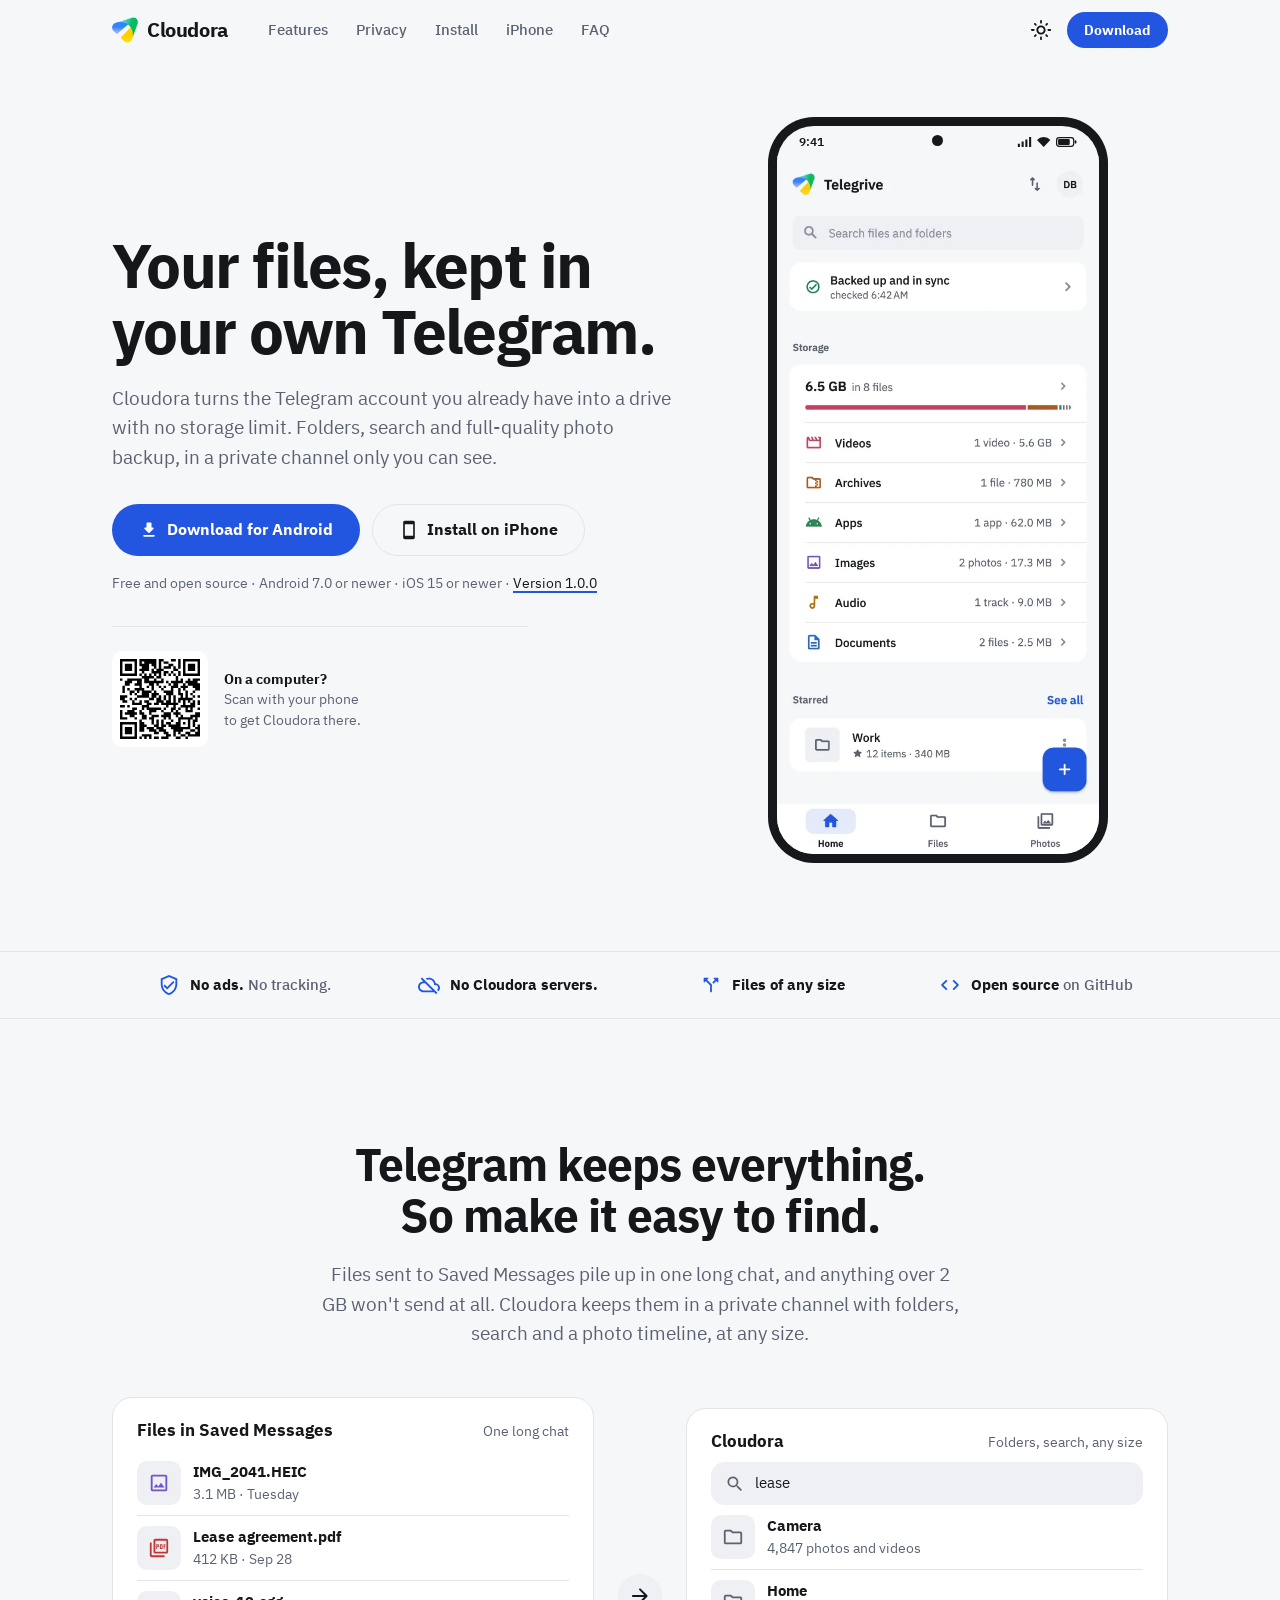
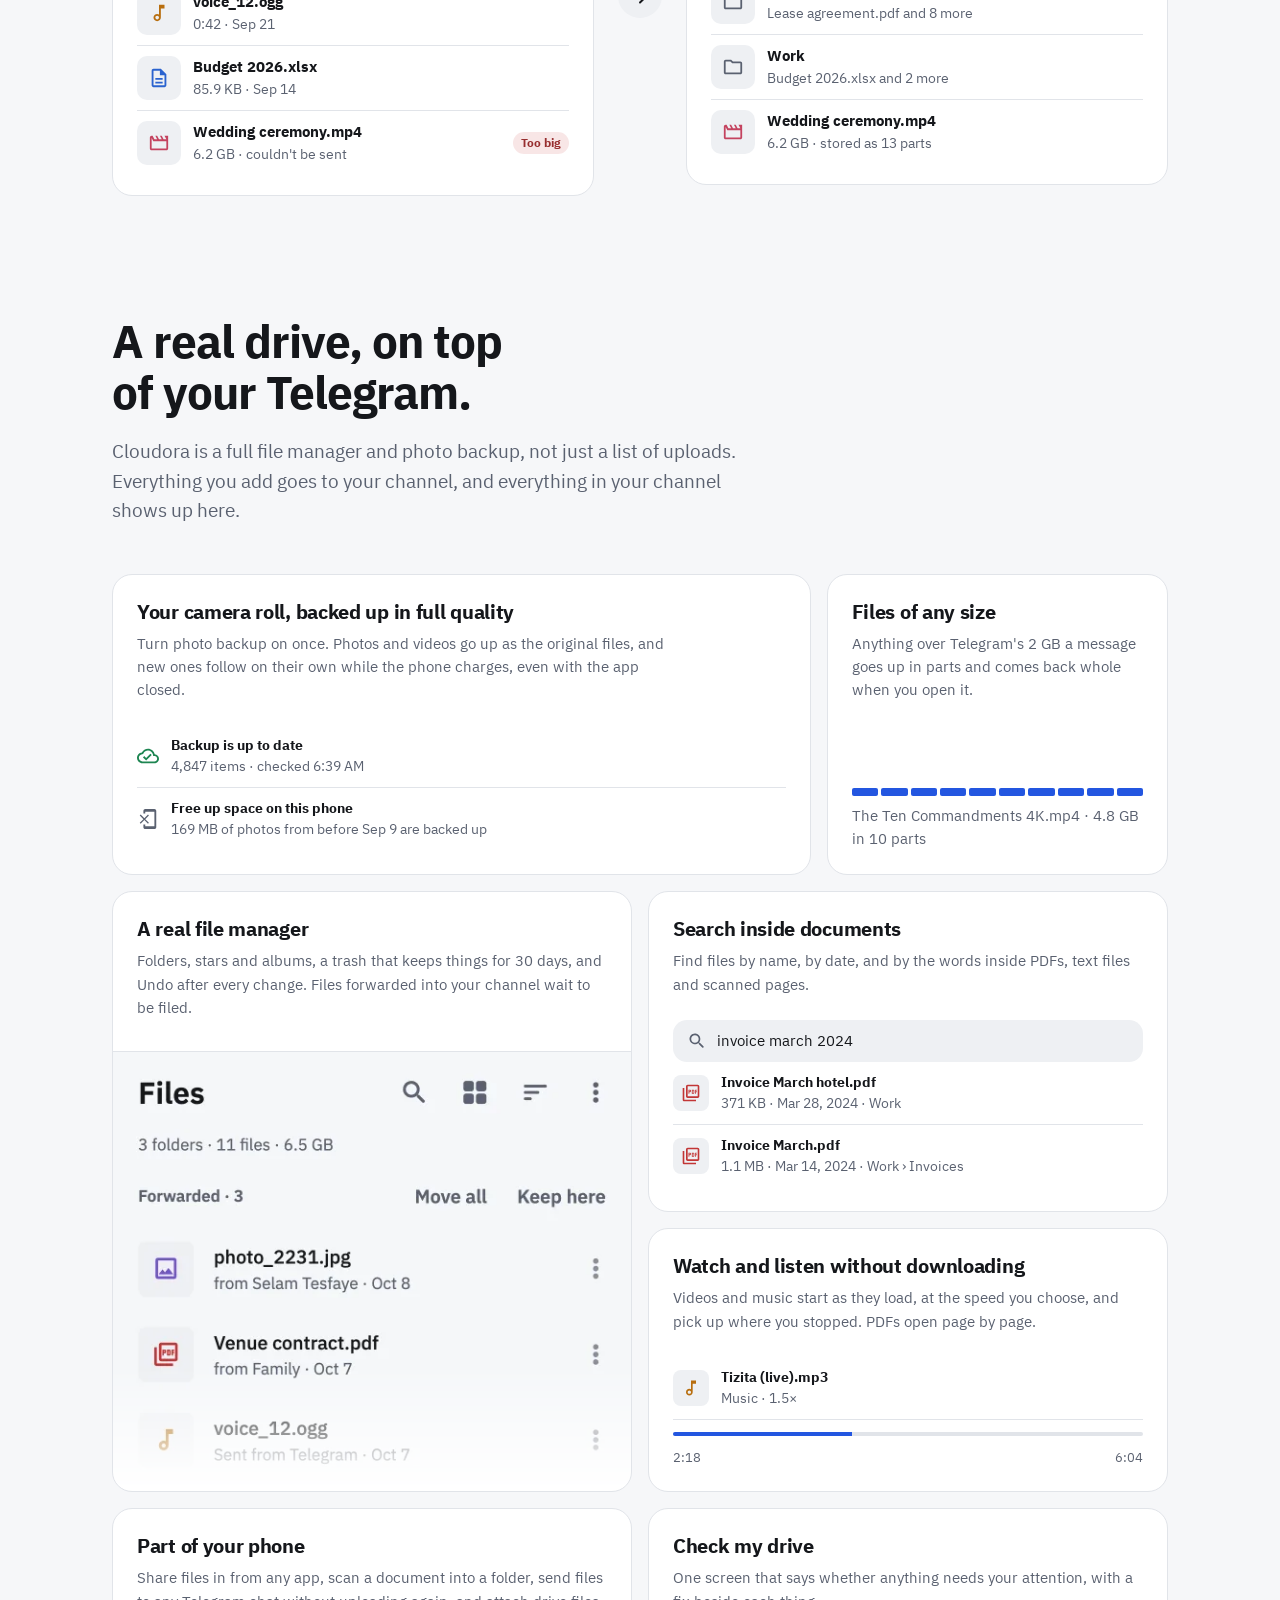
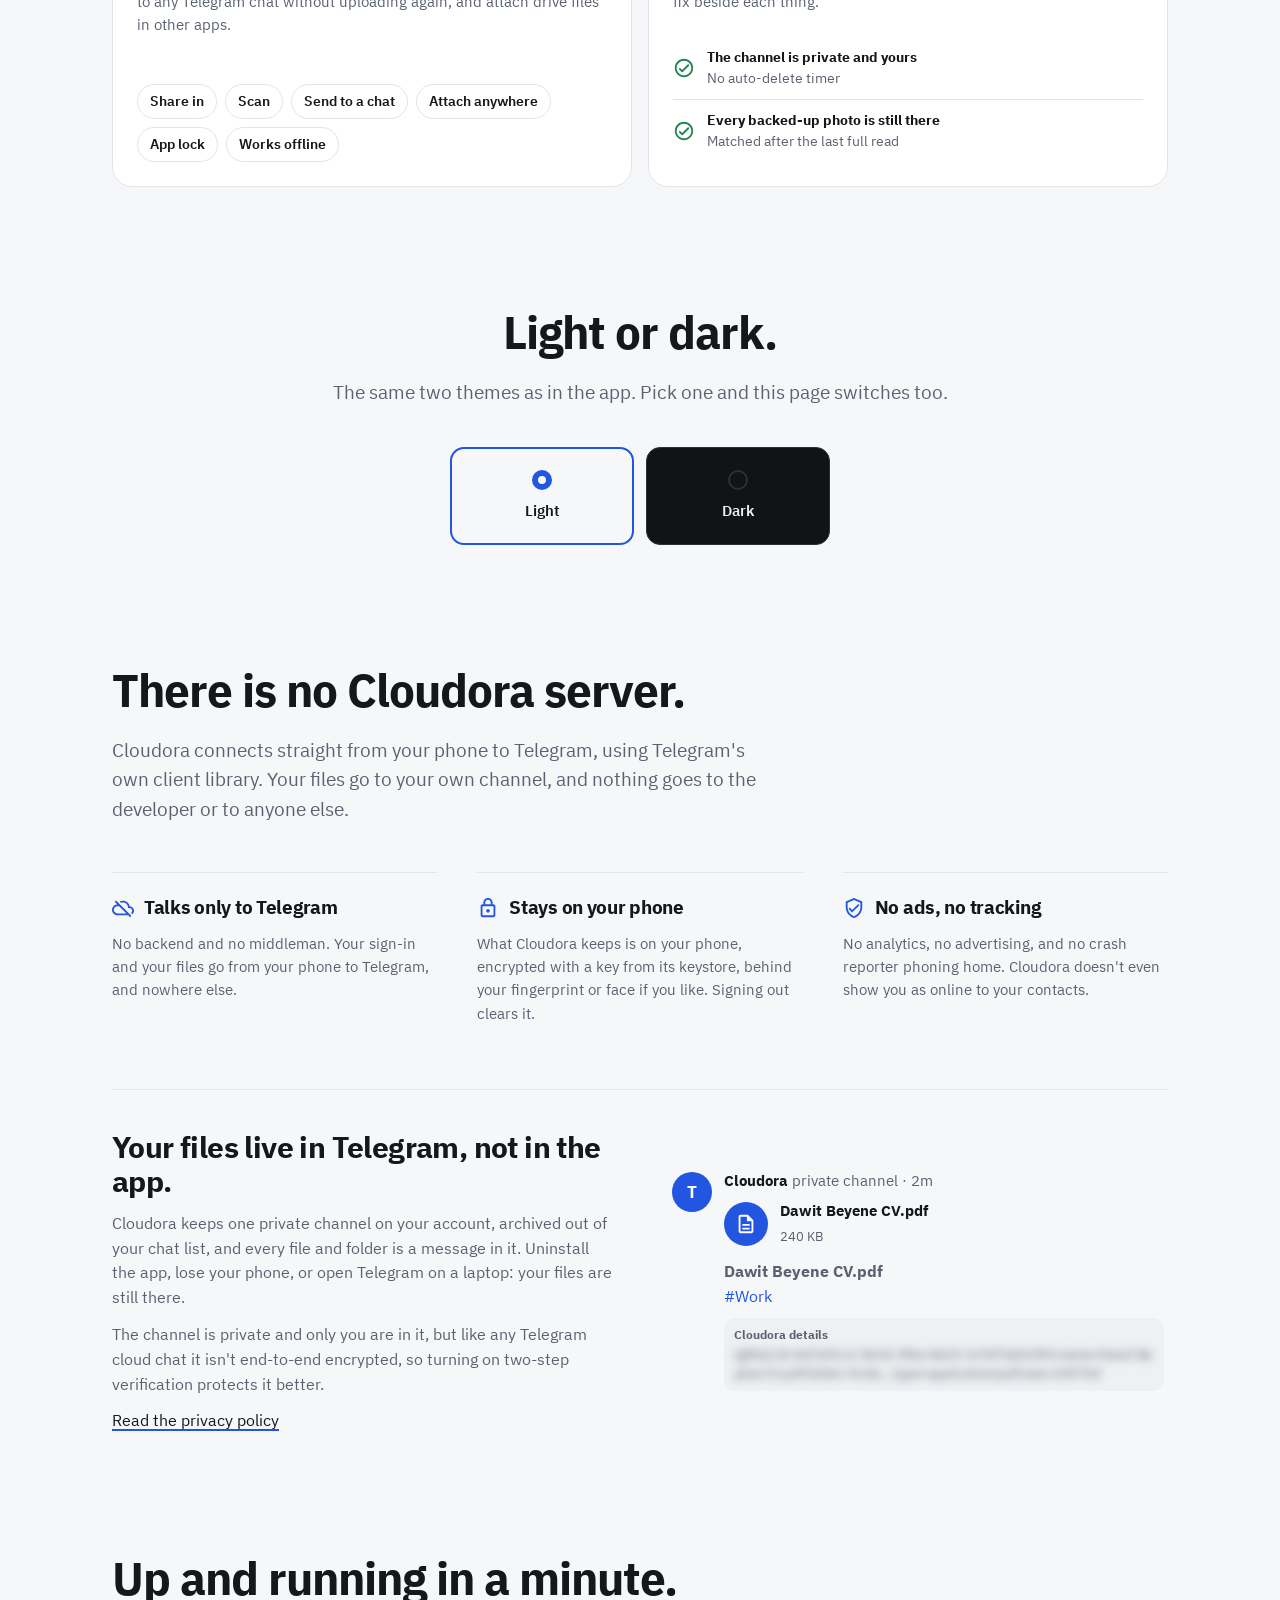
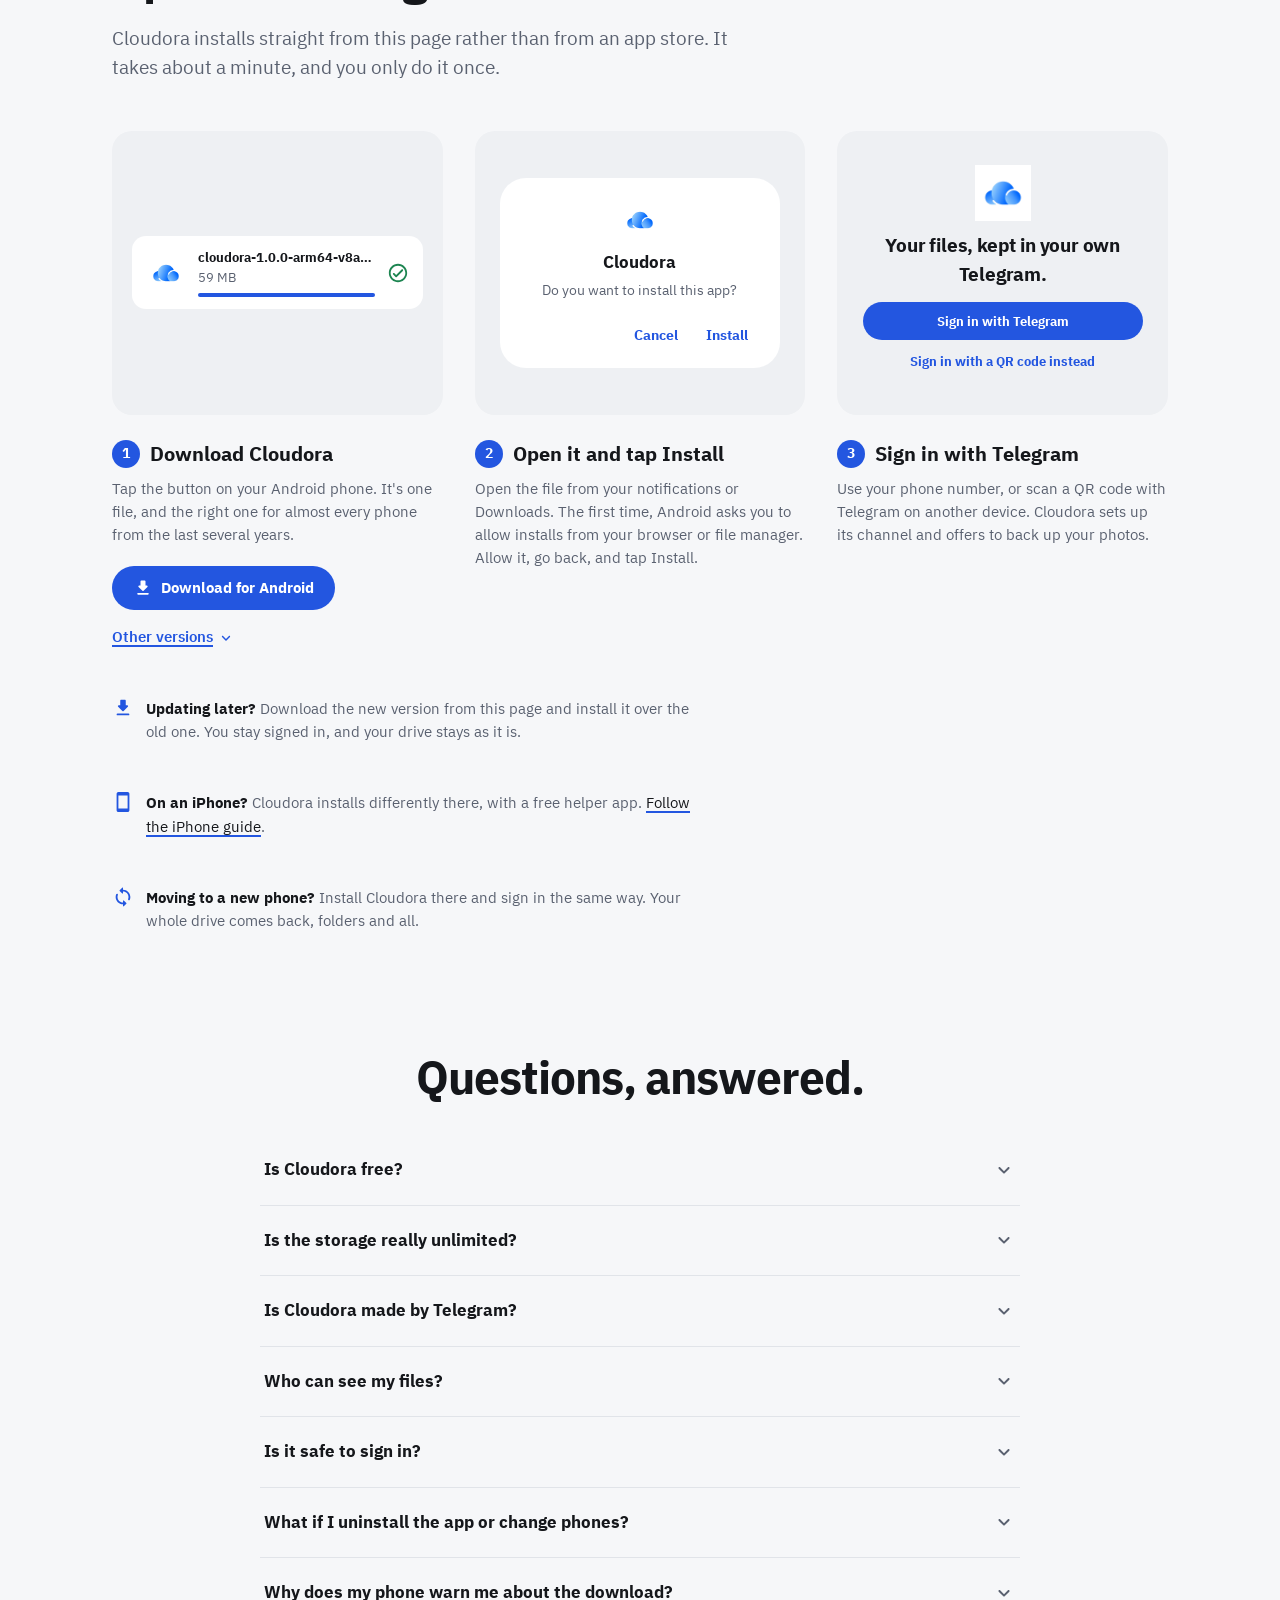
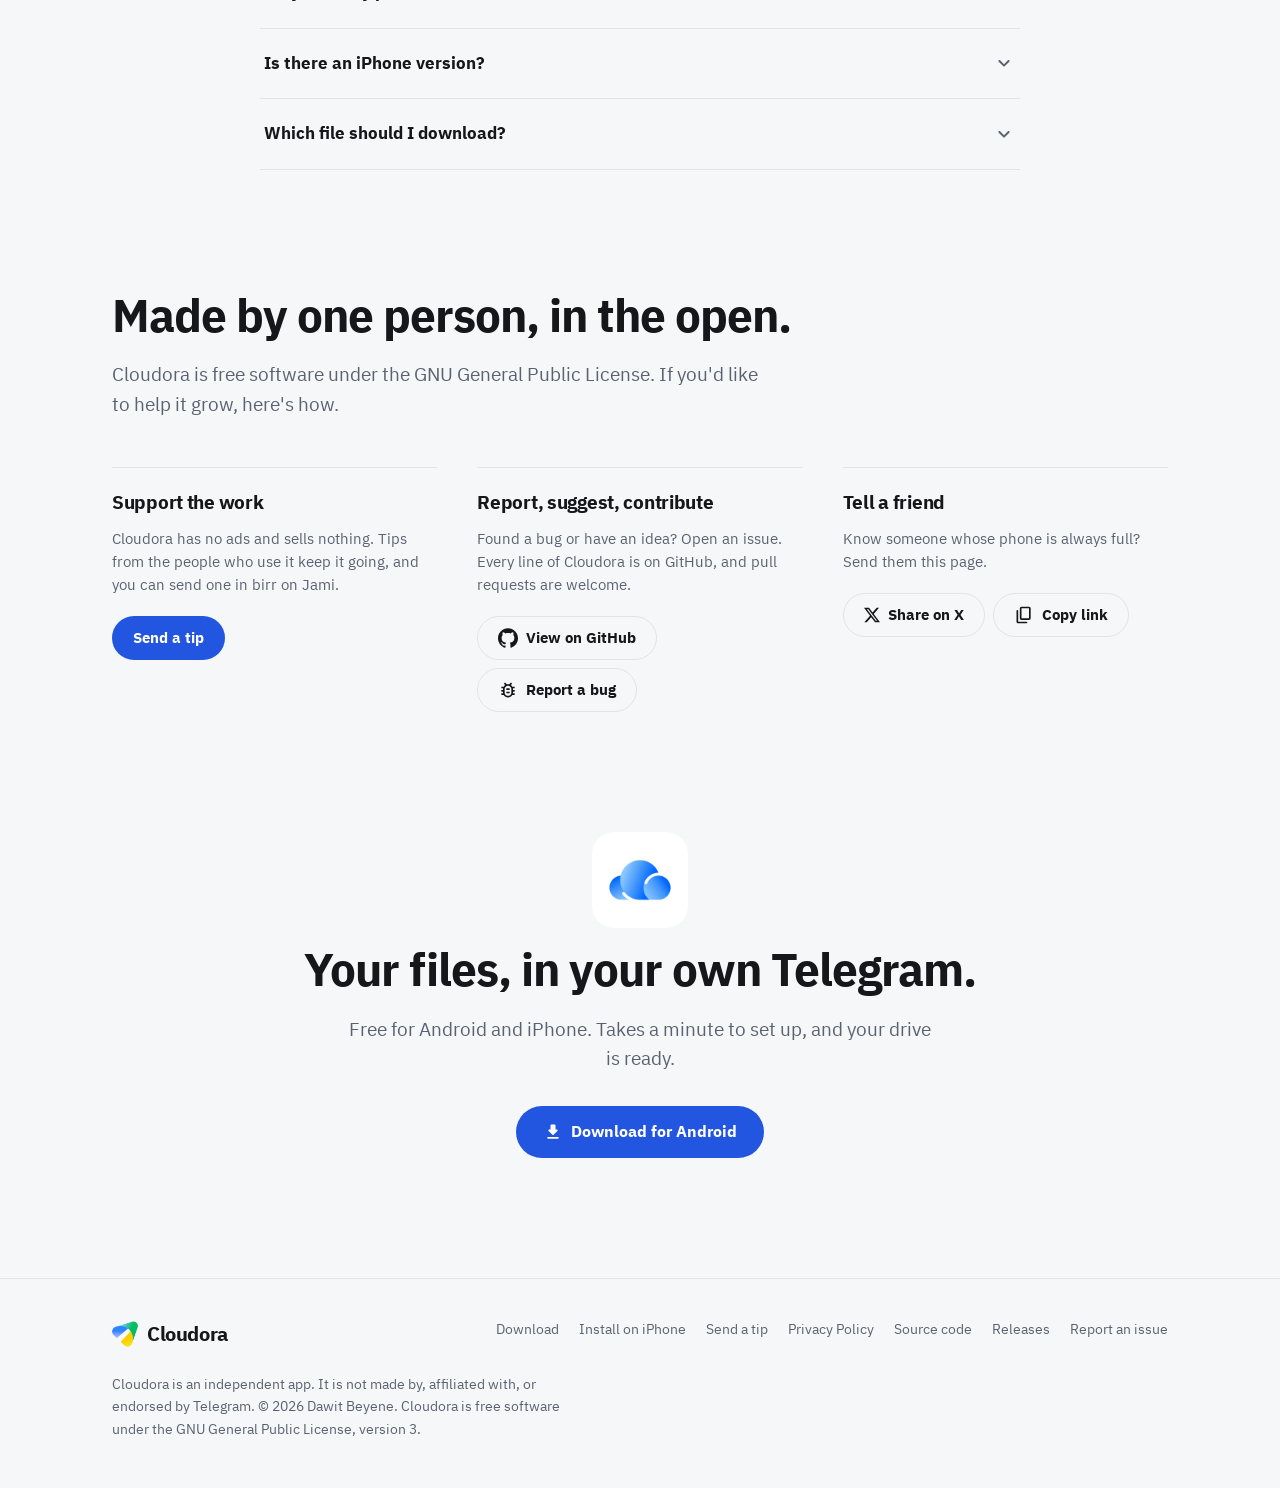
==== docs/index.html @ 2698b8e6 "first commit" ====
<!doctype html>
<html lang="en">
<head>
  <meta charset="utf-8">
  <meta name="viewport" content="width=device-width, initial-scale=1, viewport-fit=cover">
  <title>Cloudora · Your files, kept in your own Telegram</title>
  <meta name="description" content="Cloudora is a free, open-source app for Android and iPhone that turns your Telegram account into a drive with no storage limit, with full-quality photo backup, folders and search. No ads, no tracking, no Cloudora servers.">
  <link rel="canonical" href="https://protechph.github.io/Cloudora/">
  <meta name="theme-color" content="#111317">

  <meta property="og:type" content="website">
  <meta property="og:site_name" content="Cloudora">
  <meta property="og:title" content="Cloudora: your files, kept in your own Telegram">
  <meta property="og:description" content="A drive with no storage limit and full-quality photo backup, inside your own Telegram account. Free and open source, for Android and iPhone.">
  <meta property="og:url" content="https://protechph.github.io/Cloudora/">
  <meta property="og:image" content="https://protechph.github.io/Cloudora/assets/og.png">
  <meta property="og:image:width" content="1200">
  <meta property="og:image:height" content="630">
  <meta property="og:image:alt" content="Cloudora: your files, kept in your own Telegram. A phone showing the Cloudora Home screen.">
  <meta name="twitter:card" content="summary_large_image">
  <meta name="twitter:title" content="Cloudora: your files, kept in your own Telegram">
  <meta name="twitter:description" content="A drive with no storage limit and full-quality photo backup, inside your own Telegram account. Free and open source, for Android and iPhone.">
  <meta name="twitter:image" content="https://protechph.github.io/Cloudora/assets/og.png">

  <link rel="icon" type="image/png" sizes="32x32" href="assets/favicon-32.png">
  <link rel="icon" type="image/png" sizes="192x192" href="assets/brand/icon-192.png">
  <link rel="apple-touch-icon" href="assets/apple-touch-icon.png">
  <link rel="preload" href="assets/fonts/plex-sans-700.woff2" as="font" type="font/woff2" crossorigin>
  <link rel="preload" href="assets/fonts/plex-sans-400.woff2" as="font" type="font/woff2" crossorigin>
  <link rel="stylesheet" href="styles.css">

  <script>
    // Theme and platform, set before the first paint.
    (function () {
      var d = document.documentElement, t = null;
      try { t = localStorage.getItem('cloudora-theme'); } catch (e) {}
      if (t !== 'light' && t !== 'dark') {
        t = window.matchMedia && matchMedia('(prefers-color-scheme: light)').matches ? 'light' : 'dark';
      }
      d.setAttribute('data-theme', t);
      var ua = navigator.userAgent;
      var ios = /iPhone|iPad|iPod/i.test(ua) || (navigator.platform === 'MacIntel' && navigator.maxTouchPoints > 1);
      d.setAttribute('data-platform', /Android/i.test(ua) ? 'android' : ios ? 'ios' : 'desktop');
    })();
  </script>

  <script type="application/ld+json">
  {
    "@context": "https://schema.org",
    "@type": "SoftwareApplication",
    "name": "Cloudora",
    "description": "An app for Android and iPhone that turns your Telegram account into a drive, with photo backup, folders and search.",
    "applicationCategory": "UtilitiesApplication",
    "operatingSystem": "Android 7.0 or newer, iOS 15 or newer",
    "url": "https://protechph.github.io/Cloudora/",
    "downloadUrl": "https://github.com/protechph/Cloudora/releases/latest",
    "screenshot": "https://protechph.github.io/Cloudora/assets/shots/home-all-good.webp",
    "license": "https://www.gnu.org/licenses/gpl-3.0.html",
    "isAccessibleForFree": true,
    "offers": { "@type": "Offer", "price": "0", "priceCurrency": "USD" },
    "author": { "@type": "Person", "name": "Dawit Beyene" }
  }
  </script>
  <script src="site.js" defer></script>
</head>
<body>
  <a class="skip" href="#main">Skip to content</a>

  <header class="nav" data-nav>
    <div class="container nav-inner">
      <a class="brand" href="./" aria-label="Cloudora home">
        <img src="assets/brand/mark-96.png" alt="" width="26" height="26">
        <span>Cloudora</span>
      </a>
      <nav class="nav-links" aria-label="Sections">
        <a href="#features">Features</a>
        <a href="#privacy">Privacy</a>
        <a href="#install">Install</a>
        <a href="iphone.html">iPhone</a>
        <a href="#faq">FAQ</a>
      </nav>
      <div class="nav-actions">
        <button class="icon-btn theme-toggle" type="button" data-theme-cycle aria-label="Change theme">
          <svg class="i t-light" aria-hidden="true"><use href="assets/icons.svg#i-sun"/></svg>
          <svg class="i t-dark" aria-hidden="true"><use href="assets/icons.svg#i-moon"/></svg>
        </button>
        <a class="btn btn-primary btn-sm" data-download data-dl="arm64" href="https://github.com/protechph/Cloudora/releases/download/v1.0.0/cloudora-1.0.0-arm64-v8a.apk">Download</a>
      </div>
    </div>
  </header>

  <main id="main">
    <!-- Hero -->
    <section class="hero">
      <div class="container hero-grid">
        <div class="hero-copy">
          <h1>Your files, kept in your own Telegram.</h1>
          <p class="lead">Cloudora turns the Telegram account you already have into a drive with no storage limit. Folders, search and full-quality photo backup, in a private channel only you can see.</p>
          <div class="cta-row">
            <a class="btn btn-primary btn-lg cta-android" data-download data-dl="arm64" href="https://github.com/protechph/Cloudora/releases/download/v1.0.0/cloudora-1.0.0-arm64-v8a.apk">
              <svg class="i" aria-hidden="true"><use href="assets/icons.svg#i-download"/></svg>
              Download for Android
            </a>
            <a class="btn btn-ghost btn-lg cta-iphone" href="iphone.html">
              <svg class="i" aria-hidden="true"><use href="assets/icons.svg#i-phone"/></svg>
              Install on iPhone
            </a>
          </div>
          <p class="cta-meta">Free and open source · Android&nbsp;7.0 or&nbsp;newer · iOS&nbsp;15 or&nbsp;newer · <a data-release-link href="https://github.com/protechph/Cloudora/releases/tag/v1.0.0">Version <span data-version>1.0.0</span></a></p>
          <p class="platform-note">
            <svg class="i" aria-hidden="true"><use href="assets/icons.svg#i-phone"/></svg>
            <span>On an iPhone? Cloudora isn't in the App Store, but you can still install it. <a href="iphone.html">Here's how</a>.</span>
          </p>
          <div class="qr-card">
            <div class="qr" data-qr role="img" aria-label="QR code that opens this page"></div>
            <p><strong>On a computer?</strong><br>Scan with your phone<br>to get Cloudora there.</p>
          </div>
        </div>

        <figure class="hero-visual">
          <div class="phone">
            <div class="screen light">
              <div class="shot-status" aria-hidden="true">
                <span>9:41</span>
                <i class="camera"></i>
                <span class="sb-icons">
                  <svg viewBox="0 0 18 12"><path d="M1 8h2.5v4H1zM5.5 5.5H8V12H5.5zM10 3h2.5v9H10zM14.5 0H17v12h-2.5z"/></svg>
                  <svg viewBox="0 0 16 12"><path d="M8 12 0 3.6A11.6 11.6 0 0 1 8 0a11.6 11.6 0 0 1 8 3.6z"/></svg>
                  <svg viewBox="0 0 25 12"><rect x=".75" y=".75" width="20.5" height="10.5" rx="3" fill="none" stroke="currentColor" stroke-width="1.5"/><rect x="2.5" y="2.5" width="14" height="7" rx="1.5"/><rect x="22.5" y="4" width="2" height="4" rx="1"/></svg>
                </span>
              </div>
              <img class="shot" src="assets/shots/home-all-good.webp" width="540" height="1170" alt="Cloudora's Home screen: backed up and in sync, with 6.5 GB stored in 8 files, listed by kind as videos, archives, apps, images, audio and documents.">
            </div>
          </div>
        </figure>
      </div>
    </section>

    <!-- Trust strip -->
    <div class="trust">
      <ul class="container">
        <li><svg class="i" aria-hidden="true"><use href="assets/icons.svg#i-shield"/></svg><span><strong>No ads.</strong> No tracking.</span></li>
        <li><svg class="i" aria-hidden="true"><use href="assets/icons.svg#i-cloud-off"/></svg><span><strong>No Cloudora servers.</strong></span></li>
        <li><svg class="i" aria-hidden="true"><use href="assets/icons.svg#i-split"/></svg><span><strong>Files of any size</strong></span></li>
        <li><svg class="i" aria-hidden="true"><use href="assets/icons.svg#i-code"/></svg><span><strong>Open source</strong> on GitHub</span></li>
      </ul>
    </div>

    <!-- Before / after -->
    <section class="section" id="how">
      <div class="container">
        <div class="section-head center reveal">
          <h2 class="h2">Telegram keeps everything. So make it easy to find.</h2>
          <p class="lead">Files sent to Saved Messages pile up in one long chat, and anything over 2 GB won't send at all. Cloudora keeps them in a private channel with folders, search and a photo timeline, at any size.</p>
        </div>

        <div class="compare">
          <div class="card reveal" aria-label="Files in Saved Messages">
            <div class="compare-label"><b>Files in Saved Messages</b><span>One long chat</span></div>
            <div class="chatrow"><span class="slot k-image"><svg class="i" aria-hidden="true"><use href="assets/icons.svg#i-image"/></svg></span><div class="chatrow-main"><b>IMG_2041.HEIC</b><span>3.1 MB · Tuesday</span></div></div>
            <div class="chatrow"><span class="slot k-pdf"><svg class="i" aria-hidden="true"><use href="assets/icons.svg#i-pdf"/></svg></span><div class="chatrow-main"><b>Lease agreement.pdf</b><span>412 KB · Sep 28</span></div></div>
            <div class="chatrow"><span class="slot k-audio"><svg class="i" aria-hidden="true"><use href="assets/icons.svg#i-music"/></svg></span><div class="chatrow-main"><b>voice_12.ogg</b><span>0:42 · Sep 21</span></div></div>
            <div class="chatrow"><span class="slot k-doc"><svg class="i" aria-hidden="true"><use href="assets/icons.svg#i-doc"/></svg></span><div class="chatrow-main"><b>Budget 2026.xlsx</b><span>85.9 KB · Sep 14</span></div></div>
            <div class="chatrow"><span class="slot k-video"><svg class="i" aria-hidden="true"><use href="assets/icons.svg#i-movie"/></svg></span><div class="chatrow-main"><b>Wedding ceremony.mp4</b><span>6.2 GB · couldn't be sent</span></div><span class="badge warn">Too big</span></div>
          </div>

          <span class="compare-arrow" aria-hidden="true"><svg class="i"><use href="assets/icons.svg#i-arrow"/></svg></span>

          <div class="card reveal" aria-label="The same files in Cloudora">
            <div class="compare-label"><b>Cloudora</b><span>Folders, search, any size</span></div>
            <div class="search-mini"><svg class="i" aria-hidden="true"><use href="assets/icons.svg#i-search"/></svg><span>lease</span></div>
            <div class="chatrow"><span class="slot"><svg class="i" aria-hidden="true"><use href="assets/icons.svg#i-folder"/></svg></span><div class="chatrow-main"><b>Camera</b><span>4,847 photos and videos</span></div></div>
            <div class="chatrow"><span class="slot"><svg class="i" aria-hidden="true"><use href="assets/icons.svg#i-folder"/></svg></span><div class="chatrow-main"><b>Home</b><span>Lease agreement.pdf and 8 more</span></div></div>
            <div class="chatrow"><span class="slot"><svg class="i" aria-hidden="true"><use href="assets/icons.svg#i-folder"/></svg></span><div class="chatrow-main"><b>Work</b><span>Budget 2026.xlsx and 2 more</span></div></div>
            <div class="chatrow"><span class="slot k-video"><svg class="i" aria-hidden="true"><use href="assets/icons.svg#i-movie"/></svg></span><div class="chatrow-main"><b>Wedding ceremony.mp4</b><span>6.2 GB · stored as 13 parts</span></div></div>
          </div>
        </div>
      </div>
    </section>

    <!-- Features -->
    <section class="section" id="features">
      <div class="container">
        <div class="section-head reveal">
          <h2 class="h2">A real drive, on top of your Telegram.</h2>
          <p class="lead">Cloudora is a full file manager and photo backup, not just a list of uploads. Everything you add goes to your channel, and everything in your channel shows up here.</p>
        </div>

        <div class="bento">
          <article class="card feature b-wide reveal">
            <h3>Your camera roll, backed up in full quality</h3>
            <p>Turn photo backup on once. Photos and videos go up as the original files, and new ones follow on their own while the phone charges, even with the app closed.</p>
            <div class="feature-visual mini-list" aria-hidden="true">
              <div class="mini-row"><svg class="i ok"><use href="assets/icons.svg#i-done"/></svg><div class="grow"><b>Backup is up to date</b><span>4,847 items · checked 6:39 AM</span></div></div>
              <div class="mini-row"><svg class="i ok" style="color:var(--muted)"><use href="assets/icons.svg#i-free"/></svg><div class="grow"><b>Free up space on this phone</b><span>169 MB of photos from before Sep 9 are backed up</span></div></div>
            </div>
          </article>

          <article class="card feature b-third reveal">
            <h3>Files of any size</h3>
            <p>Anything over Telegram's 2 GB a message goes up in parts and comes back whole when you open it.</p>
            <div class="feature-visual" aria-hidden="true">
              <div class="parts"><i></i><i></i><i></i><i></i><i></i><i></i><i></i><i></i><i></i><i></i></div>
              <p class="parts-meta">The Ten Commandments 4K.mp4 · 4.8 GB in 10 parts</p>
            </div>
          </article>

          <article class="card feature b-shot reveal">
            <h3>A real file manager</h3>
            <p>Folders, stars and albums, a trash that keeps things for 30 days, and Undo after every change. Files forwarded into your channel wait to be filed.</p>
            <img class="feature-shot on-dark" src="assets/shots/files-list-dark.webp" width="540" height="1170" loading="lazy" alt="The Files tab: three forwarded files waiting to be filed, the Documents, Photos and Work folders, and a spreadsheet.">
            <img class="feature-shot on-light" src="assets/shots/files-list.webp" width="540" height="1170" loading="lazy" alt="The Files tab: three forwarded files waiting to be filed, the Documents, Photos and Work folders, and a spreadsheet.">
          </article>

          <article class="card feature b-half reveal">
            <h3>Search inside documents</h3>
            <p>Find files by name, by date, and by the words inside PDFs, text files and scanned pages.</p>
            <div class="feature-visual" aria-hidden="true">
              <div class="search-mini"><svg class="i"><use href="assets/icons.svg#i-search"/></svg><span>invoice march 2024</span></div>
              <div class="mini-list">
                <div class="mini-row"><span class="slot k-pdf"><svg class="i"><use href="assets/icons.svg#i-pdf"/></svg></span><div class="grow"><b>Invoice March hotel.pdf</b><span>371 KB · Mar 28, 2024 · Work</span></div></div>
                <div class="mini-row"><span class="slot k-pdf"><svg class="i"><use href="assets/icons.svg#i-pdf"/></svg></span><div class="grow"><b>Invoice March.pdf</b><span>1.1 MB · Mar 14, 2024 · Work › Invoices</span></div></div>
              </div>
            </div>
          </article>

          <article class="card feature b-half reveal">
            <h3>Watch and listen without downloading</h3>
            <p>Videos and music start as they load, at the speed you choose, and pick up where you stopped. PDFs open page by page.</p>
            <div class="feature-visual player-mini" aria-hidden="true">
              <div class="mini-row"><span class="slot k-audio"><svg class="i"><use href="assets/icons.svg#i-music"/></svg></span><div class="grow"><b>Tizita (live).mp3</b><span>Music · 1.5×</span></div></div>
              <div class="bar"><i></i></div>
              <div class="times"><span>2:18</span><span>6:04</span></div>
            </div>
          </article>

          <article class="card feature b-half reveal">
            <h3>Part of your phone</h3>
            <p>Share files in from any app, scan a document into a folder, send files to any Telegram chat without uploading again, and attach drive files in other apps.</p>
            <div class="feature-visual compose-tools" aria-hidden="true">
              <span>Share in</span><span>Scan</span><span>Send to a chat</span><span>Attach anywhere</span><span>App lock</span><span>Works offline</span>
            </div>
          </article>

          <article class="card feature b-half reveal">
            <h3>Check my drive</h3>
            <p>One screen that says whether anything needs your attention, with a fix beside each thing.</p>
            <div class="feature-visual mini-list" aria-hidden="true">
              <div class="mini-row"><svg class="i ok"><use href="assets/icons.svg#i-check-circle"/></svg><div class="grow"><b>The channel is private and yours</b><span>No auto-delete timer</span></div></div>
              <div class="mini-row"><svg class="i ok"><use href="assets/icons.svg#i-check-circle"/></svg><div class="grow"><b>Every backed-up photo is still there</b><span>Matched after the last full read</span></div></div>
            </div>
          </article>
        </div>
      </div>
    </section>

    <!-- Themes -->
    <section class="section" id="themes">
      <div class="container">
        <div class="section-head center reveal">
          <h2 class="h2">Light or dark.</h2>
          <p class="lead">The same two themes as in the app. Pick one and this page switches too.</p>
        </div>
        <div class="themes reveal" role="radiogroup" aria-label="Theme">
          <button class="theme-tile" type="button" role="radio" aria-checked="false" data-theme-pick="light"><span class="radio" aria-hidden="true"></span>Light</button>
          <button class="theme-tile" type="button" role="radio" aria-checked="false" data-theme-pick="dark"><span class="radio" aria-hidden="true"></span>Dark</button>
        </div>
      </div>
    </section>

    <!-- Privacy -->
    <section class="section" id="privacy">
      <div class="container">
        <div class="section-head reveal">
          <h2 class="h2">There is no Cloudora server.</h2>
          <p class="lead">Cloudora connects straight from your phone to Telegram, using Telegram's own client library. Your files go to your own channel, and nothing goes to the developer or to anyone else.</p>
        </div>

        <div class="points">
          <div class="point reveal">
            <h3><svg class="i" aria-hidden="true"><use href="assets/icons.svg#i-cloud-off"/></svg>Talks only to Telegram</h3>
            <p>No backend and no middleman. Your sign-in and your files go from your phone to Telegram, and nowhere else.</p>
          </div>
          <div class="point reveal">
            <h3><svg class="i" aria-hidden="true"><use href="assets/icons.svg#i-lock"/></svg>Stays on your phone</h3>
            <p>What Cloudora keeps is on your phone, encrypted with a key from its keystore, behind your fingerprint or face if you like. Signing out clears it.</p>
          </div>
          <div class="point reveal">
            <h3><svg class="i" aria-hidden="true"><use href="assets/icons.svg#i-shield"/></svg>No ads, no tracking</h3>
            <p>No analytics, no advertising, and no crash reporter phoning home. Cloudora doesn't even show you as online to your contacts.</p>
          </div>
        </div>

        <div class="guest reveal">
          <div>
            <h3>Your files live in Telegram, not in the app.</h3>
            <p>Cloudora keeps one private channel on your account, archived out of your chat list, and every file and folder is a message in it. Uninstall the app, lose your phone, or open Telegram on a laptop: your files are still there.</p>
            <p>The channel is private and only you are in it, but like any Telegram cloud chat it isn't end-to-end encrypted, so turning on two-step verification protects it better.</p>
            <p><a href="privacy.html">Read the privacy policy</a></p>
          </div>
          <div aria-hidden="true">
            <article class="post">
              <i class="av" style="--c:#2356e0">T</i>
              <div class="post-main">
                <div class="post-head"><b>Cloudora</b><span class="h">private channel</span><span class="t">· 2m</span></div>
                <div class="attach"><span class="disc"><svg class="i"><use href="assets/icons.svg#i-doc"/></svg></span><div><b>Dawit Beyene CV.pdf</b><span>240 KB</span></div></div>
                <p class="ptext"><span class="name">Dawit Beyene CV.pdf</span><br><span class="tag">#Work</span></p>
                <div class="details">
                  <small>Cloudora details</small>
                  <button class="spoiler" type="button" aria-pressed="false" aria-label="Details line, hidden. Show it"><span>tgfile2;id=4e7a91c2-0b3d-4f6e-8a15-2c9d7e6b1f03;name=Dawit Beyene CV.pdf;folder=5c0e…;type=application/pdf;size=245760</span></button>
                </div>
              </div>
            </article>
          </div>
        </div>
      </div>
    </section>

    <!-- Install -->
    <section class="section" id="install">
      <div class="container">
        <div class="section-head reveal">
          <h2 class="h2">Up and running in a minute.</h2>
          <p class="lead">Cloudora installs straight from this page rather than from an app store. It takes about a minute, and you only do it once.</p>
        </div>

        <ol class="steps">
          <li class="step reveal">
            <div class="step-visual" aria-hidden="true">
              <div class="file-chip">
                <img src="assets/brand/app-icon.png" alt="">
                <div><b data-filename="arm64">cloudora-1.0.0-arm64-v8a.apk</b><span data-size="arm64">59 MB</span><div class="progress"><i></i></div></div>
                <svg class="i done"><use href="assets/icons.svg#i-check-circle"/></svg>
              </div>
            </div>
            <h3><span class="step-num">1</span>Download Cloudora</h3>
            <p>Tap the button on your Android phone. It's one file, and the right one for almost every phone from the last several years.</p>
            <a class="btn btn-primary" data-download data-dl="arm64" href="https://github.com/protechph/Cloudora/releases/download/v1.0.0/cloudora-1.0.0-arm64-v8a.apk">
              <svg class="i" aria-hidden="true"><use href="assets/icons.svg#i-download"/></svg>
              Download for Android
            </a>
            <details class="variants">
              <summary>Other versions <svg class="i" aria-hidden="true"><use href="assets/icons.svg#i-expand"/></svg></summary>
              <ul>
                <li><a data-download data-dl="v7a" href="https://github.com/protechph/Cloudora/releases/download/v1.0.0/cloudora-1.0.0-armeabi-v7a.apk">32-bit (armeabi-v7a)</a>, <span data-size="v7a">48 MB</span>. For older phones.</li>
                <li><a data-download data-dl="x86" href="https://github.com/protechph/Cloudora/releases/download/v1.0.0/cloudora-1.0.0-x86_64.apk">x86_64</a>, <span data-size="x86">62 MB</span>. For emulators, some tablets and Chromebooks.</li>
                <li><a data-dl="sums" href="https://github.com/protechph/Cloudora/releases/download/v1.0.0/SHA256SUMS.txt">SHA256SUMS.txt</a>, to check a download.</li>
                <li><a data-release-link href="https://github.com/protechph/Cloudora/releases/tag/v1.0.0">Release notes</a> and <a href="https://github.com/protechph/Cloudora/releases">earlier versions</a>.</li>
              </ul>
            </details>
          </li>

          <li class="step reveal">
            <div class="step-visual" aria-hidden="true">
              <div class="sys-dialog">
                <img src="assets/brand/app-icon.png" alt="">
                <b>Cloudora</b>
                <p>Do you want to install this app?</p>
                <div class="row"><span>Cancel</span><span class="go">Install</span></div>
              </div>
            </div>
            <h3><span class="step-num">2</span>Open it and tap Install</h3>
            <p>Open the file from your notifications or Downloads. The first time, Android asks you to allow installs from your browser or file manager. Allow it, go back, and tap Install.</p>
          </li>

          <li class="step reveal">
            <div class="step-visual" aria-hidden="true">
              <div class="auth-mini">
                <img src="assets/brand/app-icon.png" alt="">
                <b>Your files, kept in your own Telegram.</b>
                <div class="a-btn a-fill">Sign in with Telegram</div>
                <div class="a-btn a-text">Sign in with a QR code instead</div>
              </div>
            </div>
            <h3><span class="step-num">3</span>Sign in with Telegram</h3>
            <p>Use your phone number, or scan a QR code with Telegram on another device. Cloudora sets up its channel and offers to back up your photos.</p>
          </li>
        </ol>

        <p class="update-note reveal"><svg class="i" aria-hidden="true"><use href="assets/icons.svg#i-download"/></svg><span><b>Updating later?</b> Download the new version from this page and install it over the old one. You stay signed in, and your drive stays as it is.</span></p>
        <p class="update-note reveal"><svg class="i" aria-hidden="true"><use href="assets/icons.svg#i-phone"/></svg><span><b>On an iPhone?</b> Cloudora installs differently there, with a free helper app. <a href="iphone.html">Follow the iPhone guide</a>.</span></p>
        <p class="update-note reveal"><svg class="i" aria-hidden="true"><use href="assets/icons.svg#i-sync"/></svg><span><b>Moving to a new phone?</b> Install Cloudora there and sign in the same way. Your whole drive comes back, folders and all.</span></p>
      </div>
    </section>

    <!-- FAQ -->
    <section class="section" id="faq">
      <div class="container">
        <div class="section-head center reveal">
          <h2 class="h2">Questions, answered.</h2>
        </div>
        <div class="faq reveal">
          <details>
            <summary>Is Cloudora free?<svg class="i" aria-hidden="true"><use href="assets/icons.svg#i-expand"/></svg></summary>
            <div class="answer"><p>Yes. There are no ads, no subscriptions and no in-app purchases. Cloudora is open source, and if it's useful to you, you can <a href="https://jami.bio/daveragoose">send a tip</a>.</p></div>
          </details>
          <details>
            <summary>Is the storage really unlimited?<svg class="i" aria-hidden="true"><use href="assets/icons.svg#i-expand"/></svg></summary>
            <div class="answer"><p>Telegram doesn't cap how much you keep in your chats and channels, and Cloudora keeps your drive in one of them. A single file can be as big as you like; ones over Telegram's limit for one message, 2 GB or 4 GB with Premium, are split into parts.</p></div>
          </details>
          <details>
            <summary>Is Cloudora made by Telegram?<svg class="i" aria-hidden="true"><use href="assets/icons.svg#i-expand"/></svg></summary>
            <div class="answer"><p>No. Cloudora is an independent app made by one developer. It is not made by, affiliated with, or endorsed by Telegram.</p><p>It talks to Telegram through TDLib, Telegram's own open-source client library, so your account works in Cloudora the way it does in any other Telegram app.</p></div>
          </details>
          <details>
            <summary>Who can see my files?<svg class="i" aria-hidden="true"><use href="assets/icons.svg#i-expand"/></svg></summary>
            <div class="answer"><p>You, on any device signed in to your Telegram account. The channel is private with only you in it. Telegram stores it like any cloud chat, which isn't end-to-end encrypted. The developer never sees your files, because they never leave your phone and Telegram.</p></div>
          </details>
          <details>
            <summary>Is it safe to sign in?<svg class="i" aria-hidden="true"><use href="assets/icons.svg#i-expand"/></svg></summary>
            <div class="answer"><p>Your sign-in goes from your phone straight to Telegram. Cloudora has no server, so there is nowhere else for it to go.</p><p>Like any Telegram app, Cloudora appears in Telegram under Settings → Devices, where you can end its session at any time. And all of its code is <a href="https://github.com/protechph/Cloudora">public</a>, so anyone can check what it does.</p></div>
          </details>
          <details>
            <summary>What if I uninstall the app or change phones?<svg class="i" aria-hidden="true"><use href="assets/icons.svg#i-expand"/></svg></summary>
            <div class="answer"><p>Your files stay in Telegram. Install Cloudora on the new phone, sign in the same way, and your whole drive comes back. Just don't delete the channel itself, or a message in it: that deletes those files.</p></div>
          </details>
          <details>
            <summary>Why does my phone warn me about the download?<svg class="i" aria-hidden="true"><use href="assets/icons.svg#i-expand"/></svg></summary>
            <div class="answer"><p>Android shows the same warning for every app installed from outside an app store. It's expected, and you only see it the first time.</p><p>Every Cloudora release is built from the public source code and published with <a data-dl="sums" href="https://github.com/protechph/Cloudora/releases/download/v1.0.0/SHA256SUMS.txt">checksums</a>, so you can confirm the file you downloaded is the one that was released.</p></div>
          </details>
          <details>
            <summary>Is there an iPhone version?<svg class="i" aria-hidden="true"><use href="assets/icons.svg#i-expand"/></svg></summary>
            <div class="answer"><p>Yes, for iOS 15 or newer, though not in the App Store. You install it with a free helper app such as Sideloadly, and refresh it once a week. Photo backup runs while the app is open there, and the Google Photos import and sharing in from other apps aren't on iPhone yet. The <a href="iphone.html">iPhone guide</a> walks you through it.</p></div>
          </details>
          <details>
            <summary>Which file should I download?<svg class="i" aria-hidden="true"><use href="assets/icons.svg#i-expand"/></svg></summary>
            <div class="answer"><p>If you're not sure, use the main Download button. It gets the arm64-v8a version, which is right for almost every phone from the last several years.</p><p>Older 32-bit phones need armeabi-v7a, and emulators and some Chromebooks need x86_64. Both are under <a href="#install">Other versions</a>.</p></div>
          </details>
        </div>
      </div>
    </section>

    <!-- Support -->
    <section class="section" id="support">
      <div class="container">
        <div class="section-head reveal">
          <h2 class="h2">Made by one person, in the open.</h2>
          <p class="lead">Cloudora is free software under the GNU General Public License. If you'd like to help it grow, here's how.</p>
        </div>
        <div class="points">
          <div class="point reveal">
            <h3>Support the work</h3>
            <p>Cloudora has no ads and sells nothing. Tips from the people who use it keep it going, and you can send one in birr on Jami.</p>
            <a class="btn btn-primary" href="https://jami.bio/daveragoose">Send a tip</a>
          </div>
          <div class="point reveal">
            <h3>Report, suggest, contribute</h3>
            <p>Found a bug or have an idea? Open an issue. Every line of Cloudora is on GitHub, and pull requests are welcome.</p>
            <div class="share-row">
              <a class="btn btn-ghost" href="https://github.com/protechph/Cloudora"><svg class="i" aria-hidden="true"><use href="assets/icons.svg#i-github"/></svg>View on GitHub</a>
              <a class="btn btn-ghost" href="https://github.com/protechph/Cloudora/issues"><svg class="i" aria-hidden="true"><use href="assets/icons.svg#i-bug"/></svg>Report a bug</a>
            </div>
          </div>
          <div class="point reveal">
            <h3>Tell a friend</h3>
            <p>Know someone whose phone is always full? Send them this page.</p>
            <div class="share-row">
              <a class="btn btn-ghost" data-share-x href="https://x.com/intent/post?text=Cloudora%20turns%20your%20Telegram%20account%20into%20a%20drive%2C%20with%20photo%20backup.&amp;url=https%3A%2F%2Fprotechph.github.io%2FCloudora%2F" target="_blank" rel="noopener"><svg class="i i-x" aria-hidden="true"><use href="assets/icons.svg#i-x"/></svg>Share on X</a>
              <button class="btn btn-ghost" type="button" data-copy-link><svg class="i" aria-hidden="true"><use href="assets/icons.svg#i-copy"/></svg><span>Copy link</span></button>
            </div>
          </div>
        </div>
      </div>
    </section>

    <!-- Final call -->
    <section class="section final">
      <div class="container reveal">
        <img class="mark" src="assets/brand/app-icon.png" alt="" width="96" height="96" loading="lazy">
        <h2 class="h2">Your files, in your own Telegram.</h2>
        <p class="lead">Free for Android and iPhone. Takes a minute to set up, and your drive is ready.</p>
        <div class="cta-row">
          <a class="btn btn-primary btn-lg" data-download data-dl="arm64" href="https://github.com/protechph/Cloudora/releases/download/v1.0.0/cloudora-1.0.0-arm64-v8a.apk">
            <svg class="i" aria-hidden="true"><use href="assets/icons.svg#i-download"/></svg>
            Download for Android
          </a>
        </div>
      </div>
    </section>
  </main>

  <footer class="footer">
    <div class="container">
      <div class="footer-top">
        <a class="brand" href="./" aria-label="Cloudora home">
          <img src="assets/brand/mark-96.png" alt="" width="26" height="26">
          <span>Cloudora</span>
        </a>
        <nav class="footer-links" aria-label="Footer">
          <a href="#install">Download</a>
          <a href="iphone.html">Install on iPhone</a>
          <a href="https://jami.bio/daveragoose">Send a tip</a>
          <a href="privacy.html">Privacy Policy</a>
          <a href="https://github.com/protechph/Cloudora">Source code</a>
          <a href="https://github.com/protechph/Cloudora/releases">Releases</a>
          <a href="https://github.com/protechph/Cloudora/issues">Report an issue</a>
        </nav>
      </div>
      <p class="fine">Cloudora is an independent app. It is not made by, affiliated with, or endorsed by Telegram. © <span data-year>2026</span> Dawit Beyene. Cloudora is free software under the GNU General Public License, version 3.</p>
    </div>
  </footer>

  <dialog class="sheet" id="download-sheet" aria-labelledby="sheet-title">
    <div class="sheet-handle" aria-hidden="true"></div>
    <div class="sheet-head">
      <div>
        <h2 id="sheet-title" data-sheet-title>Your download has started</h2>
        <p class="sheet-file"><span data-sheet-file>cloudora-1.0.0-arm64-v8a.apk</span> · <span data-sheet-size>59 MB</span></p>
      </div>
      <button class="icon-btn" type="button" data-close aria-label="Close"><svg class="i" aria-hidden="true"><use href="assets/icons.svg#i-close"/></svg></button>
    </div>
    <div class="sheet-ios">
      <p>That download is for Android phones. On iPhone, Cloudora installs with a free helper app instead, and the guide shows you how.</p>
      <a class="btn btn-primary" href="iphone.html">Install on iPhone</a>
    </div>
    <div class="sheet-qr">
      <div class="qr" data-qr role="img" aria-label="QR code that opens this page"></div>
      <p><b>On a computer?</b> To install Cloudora on your phone, scan this code with it and download there.</p>
    </div>
    <ol>
      <li><p><b>Open the file</b> <span>from your notifications or your Downloads folder. If your browser asks whether to keep it, keep it.</span></p></li>
      <li><p><b>Allow installs if asked.</b> <span>Android asks once to let your browser or file manager install apps. Allow it, go back, and tap Install.</span></p></li>
      <li><p><b>Open Cloudora</b> <span>and sign in with your Telegram phone number. It sets up your channel and offers to back up your photos.</span></p></li>
    </ol>
    <button class="btn btn-primary btn-lg" type="button" data-close>Got it</button>
    <a class="again" data-sheet-again href="https://github.com/protechph/Cloudora/releases/download/v1.0.0/cloudora-1.0.0-arm64-v8a.apk">Download didn't start? Try again</a>
  </dialog>
</body>
</html>
---- docs/styles.css ----
/* Cloudora's website, in the same UI as gramX's site, with Cloudora's own
   colours (DESIGN.md) and type, IBM Plex Sans. */

@font-face {
  font-family: "IBM Plex Sans";
  font-style: normal;
  font-weight: 400;
  font-display: swap;
  src: url("assets/fonts/plex-sans-400.woff2") format("woff2");
}
@font-face {
  font-family: "IBM Plex Sans";
  font-style: normal;
  font-weight: 500;
  font-display: swap;
  src: url("assets/fonts/plex-sans-500.woff2") format("woff2");
}
@font-face {
  font-family: "IBM Plex Sans";
  font-style: normal;
  font-weight: 600;
  font-display: swap;
  src: url("assets/fonts/plex-sans-600.woff2") format("woff2");
}
@font-face {
  font-family: "IBM Plex Sans";
  font-style: normal;
  font-weight: 700 900;
  font-display: swap;
  src: url("assets/fonts/plex-sans-700.woff2") format("woff2");
}

/* ── Themes: Dark (default) and Light, as in the app ───────────────────── */

:root {
  color-scheme: dark;
  --bg: #111317;
  --surface: #181b20;
  --surface-2: #20242a;
  --border: #2b3038;
  --text: #eceef2;
  --muted: #a3aab6;
  --link: #8fa9ff;
  --chrome: rgb(17 19 23 / 0.72);
  --bezel: #1f2125;

  --accent: #8fa9ff;
  --accent-hover: #a9bdff;
  --on-accent: #111317;
  --like: #ff8a80;
  --repost: #5cc48e;

  /* Kind hues colour a file's glyph only, lifted for the dark theme. */
  --k-image: #a48fdc;
  --k-video: #d98597;
  --k-audio: #d1a162;
  --k-doc: #759ae0;
  --k-pdf: #d77c7c;
  --k-app: #75b092;

  --font: "IBM Plex Sans", ui-sans-serif, system-ui, -apple-system, "Segoe UI",
    Roboto, "Helvetica Neue", Arial, sans-serif, "Apple Color Emoji",
    "Segoe UI Emoji", "Noto Color Emoji";
  --pill: 999px;
  --r-lg: 20px;
  --r-md: 14px;
  --gutter: 16px;
  --max: 1120px;
  --ease: cubic-bezier(0.2, 0.8, 0.2, 1);
}

:root[data-theme="light"] {
  color-scheme: light;
  --bg: #f6f7f9;
  --surface: #ffffff;
  --surface-2: #eef0f3;
  --border: #e1e4e9;
  --text: #15171b;
  --muted: #5a6170;
  --link: #2356e0;
  --chrome: rgb(246 247 249 / 0.72);
  --bezel: #16181c;
  --accent: #2356e0;
  --accent-hover: #1d47bd;
  --on-accent: #ffffff;
  --like: #c23636;
  --repost: #1d8551;
  --k-image: #7353c9;
  --k-video: #c4435f;
  --k-audio: #b86e0e;
  --k-doc: #2a63cf;
  --k-pdf: #c23636;
  --k-app: #2b8657;
}

/* Without JavaScript, follow the device. */
@media (prefers-color-scheme: light) {
  :root:not([data-theme]) {
    color-scheme: light;
    --bg: #f6f7f9;
    --surface: #ffffff;
    --surface-2: #eef0f3;
    --border: #e1e4e9;
    --text: #15171b;
    --muted: #5a6170;
    --link: #2356e0;
    --chrome: rgb(246 247 249 / 0.72);
    --bezel: #16181c;
    --accent: #2356e0;
    --accent-hover: #1d47bd;
    --on-accent: #ffffff;
    --like: #c23636;
    --repost: #1d8551;
    --k-image: #7353c9;
    --k-video: #c4435f;
    --k-audio: #b86e0e;
    --k-doc: #2a63cf;
    --k-pdf: #c23636;
    --k-app: #2b8657;
  }
}

/* The brand images come in a version for each surface. */
.on-light { display: none; }
:root[data-theme="light"] .on-dark { display: none; }
:root[data-theme="light"] .on-light { display: inline-block; }

/* ── Base ─────────────────────────────────────────────────────────────── */

*, *::before, *::after { box-sizing: border-box; }

html {
  -webkit-text-size-adjust: 100%;
  text-size-adjust: 100%;
  scroll-behavior: smooth;
  scroll-padding-top: 72px;
}

body {
  margin: 0;
  background: var(--bg);
  color: var(--text);
  font-family: var(--font);
  font-size: 16px;
  line-height: 1.5;
  -webkit-font-smoothing: antialiased;
  -moz-osx-font-smoothing: grayscale;
  transition: background-color 0.3s ease, color 0.3s ease;
}

img, svg { display: block; max-width: 100%; }
a { color: var(--link); text-decoration: none; }
a:hover { text-decoration: underline; text-underline-offset: 3px; }

/* Links in running text: the text colour with a brand-blue underline, so the
   blue stays for actions instead of covering the page. */
p a, li a, .variants summary {
  color: var(--text);
  text-decoration: underline;
  text-decoration-color: var(--accent);
  text-decoration-thickness: 1.5px;
  text-underline-offset: 3px;
}
p a:hover, li a:hover { text-decoration-thickness: 2.5px; }
button { font: inherit; color: inherit; }
p { margin: 0; }
h1, h2, h3 { margin: 0; }

:focus-visible {
  outline: 2px solid var(--accent);
  outline-offset: 3px;
  border-radius: 6px;
}

.i {
  width: 24px;
  height: 24px;
  fill: currentColor;
  flex: none;
}

.container {
  width: 100%;
  max-width: var(--max);
  margin-inline: auto;
  padding-inline: var(--gutter);
}

@media (min-width: 720px) {
  :root { --gutter: 32px; }
}

.skip {
  position: absolute;
  left: 12px;
  top: -60px;
  z-index: 100;
  padding: 10px 16px;
  border-radius: var(--pill);
  background: var(--accent);
  color: var(--on-accent);
  font-weight: 700;
}
.skip:focus { top: 12px; }

/* ── Buttons ──────────────────────────────────────────────────────────── */

.btn {
  display: inline-flex;
  align-items: center;
  justify-content: center;
  gap: 8px;
  min-height: 44px;
  padding: 0 20px;
  border: 1px solid transparent;
  border-radius: var(--pill);
  font-size: 15px;
  font-weight: 700;
  line-height: 1.2;
  white-space: nowrap;
  cursor: pointer;
  text-decoration: none !important;
  transition: transform 0.15s ease, background-color 0.2s ease, border-color 0.2s ease;
}
.btn:active { transform: scale(0.98); }
.btn .i { width: 20px; height: 20px; }

.btn-primary { background: var(--accent); color: var(--on-accent); }
.btn-primary:hover { background: var(--accent-hover); }

.btn-ghost { border-color: var(--border); color: var(--text); background: transparent; }
.btn-ghost:hover { background: var(--surface); }

.btn-lg { min-height: 52px; padding: 0 26px; font-size: 16px; }
.btn-sm { min-height: 36px; padding: 0 16px; font-size: 14px; }

.icon-btn {
  display: inline-grid;
  place-items: center;
  width: 40px;
  height: 40px;
  border: 0;
  border-radius: 50%;
  background: transparent;
  color: var(--text);
  cursor: pointer;
}
.icon-btn:hover { background: var(--surface); }
.icon-btn .i { width: 22px; height: 22px; }

/* ── Header ───────────────────────────────────────────────────────────── */

.nav {
  position: sticky;
  top: 0;
  z-index: 50;
  background: var(--chrome);
  -webkit-backdrop-filter: saturate(160%) blur(18px);
  backdrop-filter: saturate(160%) blur(18px);
  border-bottom: 0.5px solid transparent;
  transition: border-color 0.2s ease, background-color 0.3s ease;
}
.nav.scrolled { border-bottom-color: var(--border); }

.nav-inner { display: flex; align-items: center; gap: 16px; height: 60px; }

.brand {
  display: inline-flex;
  align-items: center;
  gap: 9px;
  color: var(--text);
  font-size: 20px;
  font-weight: 800;
  letter-spacing: -0.02em;
}
.brand:hover { text-decoration: none; }
.brand img { width: 26px; height: 26px; }

.nav-links { display: none; gap: 4px; margin-left: 12px; }
.nav-links a {
  padding: 8px 12px;
  border-radius: var(--pill);
  color: var(--muted);
  font-size: 15px;
  font-weight: 500;
}
.nav-links a:hover { color: var(--text); background: var(--surface); text-decoration: none; }

.nav-actions { display: flex; align-items: center; gap: 6px; margin-left: auto; }

@media (min-width: 860px) { .nav-links { display: flex; } }

.theme-toggle .i { display: none; }
:root[data-theme="light"] .theme-toggle .t-light,
:root[data-theme="dark"] .theme-toggle .t-dark,
:root:not([data-theme]) .theme-toggle .t-dark { display: block; }

/* ── Hero ─────────────────────────────────────────────────────────────── */

.hero { padding: 40px 0 64px; }

.hero-grid { display: grid; grid-template-columns: minmax(0, 1fr); gap: 48px; align-items: center; }

.hero h1 {
  max-width: 13em;
  font-size: clamp(38px, 6vw, 62px);
  font-weight: 800;
  line-height: 1.06;
  letter-spacing: -0.025em;
  text-wrap: balance;
}

.lead {
  margin-top: 20px;
  max-width: 34em;
  color: var(--muted);
  font-size: clamp(17px, 2vw, 19px);
  line-height: 1.55;
  text-wrap: pretty;
}

.cta-row { display: flex; flex-wrap: wrap; gap: 12px; margin-top: 32px; }

@media (max-width: 520px) {
  .hero .cta-row .btn { flex: 1 1 100%; }
}

.cta-meta { margin-top: 16px; color: var(--muted); font-size: 14px; line-height: 1.6; }
.cta-meta a { white-space: nowrap; }

.platform-note {
  display: none;
  align-items: flex-start;
  gap: 10px;
  margin-top: 20px;
  max-width: 30em;
  color: var(--muted);
  font-size: 15px;
}
.platform-note .i { width: 20px; height: 20px; color: var(--accent); }
:root[data-platform="ios"] .platform-note { display: flex; }

/* On an iPhone the iPhone guide leads, and the APK steps back. */
:root[data-platform="ios"] .hero .cta-iphone { order: -1; border-color: transparent; background: var(--accent); color: var(--on-accent); }
:root[data-platform="ios"] .hero .cta-iphone:hover { background: var(--accent-hover); }
:root[data-platform="ios"] .hero .cta-android { border-color: var(--border); background: transparent; color: var(--text); }
:root[data-platform="ios"] .hero .cta-android:hover { background: var(--surface); }

.qr-card {
  display: none;
  align-items: center;
  gap: 16px;
  margin-top: 32px;
  padding-top: 24px;
  border-top: 0.5px solid var(--border);
  max-width: 26em;
}
.qr-card p { color: var(--muted); font-size: 14px; line-height: 1.45; }
.qr-card strong { color: var(--text); font-weight: 700; }
:root[data-platform="desktop"] .qr-card { display: flex; }

.qr {
  flex: none;
  width: 96px;
  height: 96px;
  padding: 8px;
  border-radius: 10px;
  background: #fff;
}
.qr svg { width: 100%; height: 100%; }

.hero-visual { margin: 0; display: grid; place-items: center; }

@media (min-width: 980px) {
  .hero { padding: 56px 0 88px; }
  .hero-grid { grid-template-columns: minmax(0, 1.1fr) minmax(0, 0.9fr); gap: 32px; }
}

/* A phone holding a real screenshot. The status bar is drawn here so the
   screenshot carries none of the phone's own notifications. */
.phone {
  width: min(300px, 82vw);
  padding: 9px;
  border-radius: 46px;
  background: var(--bezel);
}
.screen {
  overflow: hidden;
  border-radius: 37px;
  background: #000;
}
.shot-status {
  position: relative;
  display: flex;
  align-items: center;
  justify-content: space-between;
  height: 30px;
  padding: 2px 22px 0;
  color: #e7e9ea;
  font-size: 12px;
  font-weight: 600;
}
.shot-status .camera {
  position: absolute;
  top: 9px;
  left: 50%;
  width: 11px;
  height: 11px;
  margin-left: -5.5px;
  border-radius: 50%;
  background: #111316;
}
.sb-icons { display: flex; align-items: center; gap: 5px; }
.sb-icons svg { width: auto; height: 10px; fill: currentColor; }
.shot { width: 100%; height: auto; }
@media (min-width: 1200px) { .phone { width: 340px; } }

/* Trust strip */
.trust { border-block: 0.5px solid var(--border); }
.trust ul {
  display: grid;
  grid-template-columns: repeat(2, minmax(0, 1fr));
  margin-block: 0;
  padding-block: 0;
  list-style: none;
}
.trust li {
  display: flex;
  align-items: center;
  gap: 10px;
  padding: 18px 4px;
  color: var(--muted);
  font-size: 14px;
  font-weight: 500;
}
.trust li strong { color: var(--text); font-weight: 700; }
.trust .i { width: 22px; height: 22px; color: var(--accent); }
@media (min-width: 860px) {
  .trust ul { grid-template-columns: repeat(4, minmax(0, 1fr)); }
  .trust li { justify-content: center; padding: 22px 8px; font-size: 15px; }
}

/* ── Sections ─────────────────────────────────────────────────────────── */

/* Single-column grids are pinned to the screen, so a row of unwrapped text
   (a chat preview, a post header) can't widen the page on a phone. */
.compare, .bento, .points, .guest, .steps { grid-template-columns: minmax(0, 1fr); }

.section { padding: clamp(72px, 10vw, 120px) 0; }
.section + .section { padding-top: 0; }

.section-head { max-width: 720px; }
.section-head.center { margin-inline: auto; text-align: center; }
.section-head.center .lead { margin-inline: auto; }

.h2 {
  font-size: clamp(30px, 4.4vw, 46px);
  font-weight: 800;
  line-height: 1.1;
  letter-spacing: -0.022em;
  text-wrap: balance;
}

.card {
  border: 1px solid var(--border);
  border-radius: var(--r-lg);
  background: var(--surface);
  transition: background-color 0.3s ease, border-color 0.3s ease;
}

/* Post rows, as post_card.dart lays them out */
.post {
  display: flex;
  gap: 12px;
  padding: 12px 0;
  border-bottom: 0.5px solid var(--border);
}
.post:last-child { border-bottom: 0; }
.av {
  display: grid;
  place-items: center;
  flex: none;
  width: 40px;
  height: 40px;
  border-radius: 50%;
  background: var(--c);
  color: #fff;
  font-size: 17px;
  font-weight: 700;
  font-style: normal;
}
.post-main { flex: 1; min-width: 0; }
.post-head {
  display: flex;
  align-items: center;
  gap: 4px;
  font-size: 15px;
  line-height: 1.2;
  white-space: nowrap;
}
.post-head b { font-weight: 700; overflow: hidden; text-overflow: ellipsis; }
.post-head .vb { width: 16px; height: 16px; color: var(--accent); }
.post-head .h { min-width: 0; overflow: hidden; color: var(--muted); text-overflow: ellipsis; }
.post-head .t { flex: none; color: var(--muted); }
.post-head .unread { flex: none; width: 7px; height: 7px; margin-left: 2px; border-radius: 50%; background: var(--accent); }
.ptext { margin-top: 4px; font-size: 15px; line-height: 1.4; overflow-wrap: anywhere; }
.ptext .tag { color: var(--link); }

/* Before / after */
.compare { display: grid; gap: 16px; margin-top: 48px; align-items: stretch; }
@media (min-width: 860px) {
  .compare { grid-template-columns: minmax(0, 1fr) auto minmax(0, 1fr); gap: 24px; align-items: center; }
}
.compare .card { padding: 20px 24px; }
.compare-arrow {
  display: grid;
  place-items: center;
  width: 44px;
  height: 44px;
  margin: 0 auto;
  border-radius: 50%;
  background: var(--surface-2);
  color: var(--text);
}
.compare-arrow .i { transform: rotate(90deg); }
@media (min-width: 860px) { .compare-arrow .i { transform: none; } }

.compare-label {
  display: flex;
  justify-content: space-between;
  align-items: baseline;
  gap: 12px;
  margin-bottom: 8px;
}
.compare-label b { font-size: 17px; font-weight: 800; }
.compare-label span { color: var(--muted); font-size: 14px; }

.chatrow {
  display: flex;
  align-items: center;
  gap: 12px;
  padding: 10px 0;
  border-bottom: 0.5px solid var(--border);
}
.chatrow:last-child { border-bottom: 0; }
.chatrow .av { width: 44px; height: 44px; }
.chatrow-main { flex: 1; min-width: 0; }
.chatrow-main b { display: block; font-size: 15px; font-weight: 700; }
.chatrow-main span {
  display: block;
  overflow: hidden;
  color: var(--muted);
  font-size: 14px;
  text-overflow: ellipsis;
  white-space: nowrap;
}
.badge {
  flex: none;
  min-width: 24px;
  padding: 2px 8px;
  border-radius: 12px;
  background: var(--surface-2);
  color: var(--text);
  font-size: 12px;
  font-weight: 700;
  text-align: center;
}

/* Features */
.bento { display: grid; gap: 16px; margin-top: 48px; }
@media (min-width: 720px) {
  .bento { grid-template-columns: repeat(2, minmax(0, 1fr)); }
  .bento > .b-wide, .bento > .b-shot { grid-column: span 2; }
}
@media (min-width: 1024px) {
  .bento { grid-template-columns: repeat(6, minmax(0, 1fr)); grid-auto-flow: dense; }
  .bento > .b-wide { grid-column: span 4; }
  .bento > .b-third { grid-column: span 2; }
  .bento > .b-half { grid-column: span 3; }
  .bento > .b-shot { grid-column: span 3; grid-row: span 2; }
}

.feature { display: flex; flex-direction: column; padding: 24px; overflow: hidden; }
.feature h3 { font-size: 20px; font-weight: 800; letter-spacing: -0.015em; line-height: 1.25; }
.feature p { margin-top: 8px; max-width: 36em; color: var(--muted); font-size: 15px; line-height: 1.55; }
.feature-visual { margin-top: auto; padding-top: 24px; }

.feature-shot {
  width: calc(100% + 48px);
  max-width: none;
  height: auto;
  max-height: 440px;
  margin: 24px -24px -24px;
  border-top: 1px solid var(--border);
  object-fit: cover;
  object-position: top;
  /* The crop ends mid-page, so let it fade rather than cut. */
  -webkit-mask-image: linear-gradient(to bottom, #000 72%, transparent);
  mask-image: linear-gradient(to bottom, #000 72%, transparent);
}
@media (min-width: 1024px) {
  .b-shot .feature-shot { margin-top: auto; }
  .b-shot p { margin-bottom: 24px; }
}

.folder-tabs {
  display: flex;
  gap: 4px;
  overflow: hidden;
  border-bottom: 0.5px solid var(--border);
  font-size: 15px;
}
.folder-tabs span { position: relative; padding: 12px 12px 14px; color: var(--muted); white-space: nowrap; }
.folder-tabs span.on { color: var(--text); font-weight: 700; }
.folder-tabs span.on::after {
  content: "";
  position: absolute;
  left: 12px;
  right: 12px;
  bottom: 0;
  height: 3px;
  border-radius: 3px;
  background: var(--accent);
}

.feature .caught { display: flex; align-items: center; gap: 12px; color: var(--muted); font-size: 14px; }
.feature .caught .i { width: 28px; height: 28px; color: var(--accent); }
.feature .caught b { display: block; color: var(--text); font-size: 16px; font-weight: 800; }

.mini-list { display: grid; }
.mini-row {
  display: flex;
  align-items: center;
  gap: 12px;
  padding: 10px 0;
  border-bottom: 0.5px solid var(--border);
  font-size: 14px;
}
.mini-row:last-child { border-bottom: 0; }
.mini-row .av { width: 36px; height: 36px; font-size: 15px; }
.mini-row .grow { flex: 1; min-width: 0; }
.mini-row .grow b { font-weight: 700; }
.mini-row .grow span {
  display: block;
  overflow: hidden;
  color: var(--muted);
  text-overflow: ellipsis;
  white-space: nowrap;
}
.mini-row .unread-badge {
  min-width: 22px;
  padding: 0 7px;
  border-radius: 10px;
  background: var(--accent);
  color: var(--on-accent);
  font-size: 12px;
  font-weight: 700;
  line-height: 20px;
  text-align: center;
}
.kind { position: relative; }
.kind .i {
  position: absolute;
  right: -4px;
  bottom: -4px;
  width: 18px;
  height: 18px;
  padding: 2px;
  border-radius: 50%;
  background: var(--surface);
}

.compose-tools { display: flex; flex-wrap: wrap; gap: 8px; }
.compose-tools span {
  padding: 6px 12px;
  border: 1px solid var(--border);
  border-radius: var(--pill);
  color: var(--text);
  font-size: 14px;
  font-weight: 600;
}

/* Themes: the tiles in the app's settings */
.themes {
  display: grid;
  grid-template-columns: repeat(2, minmax(0, 1fr));
  gap: 12px;
  max-width: 380px;
  margin: 40px auto 0;
}
.theme-tile {
  display: flex;
  flex-direction: column;
  align-items: center;
  gap: 10px;
  padding: 22px 8px;
  border: 1px solid var(--tile-line);
  border-radius: var(--r-md);
  background: var(--tile);
  color: var(--tile-text);
  font-size: 15px;
  font-weight: 600;
  cursor: pointer;
}
.theme-tile[data-theme-pick="light"] { --tile: #f6f7f9; --tile-text: #15171b; --tile-line: #e1e4e9; }
.theme-tile[data-theme-pick="dark"] { --tile: #111317; --tile-text: #eceef2; --tile-line: #2b3038; }
.radio { width: 20px; height: 20px; border: 2px solid var(--tile-line); border-radius: 50%; }
.theme-tile[aria-checked="true"] { outline: 2px solid var(--accent); outline-offset: -2px; }
.theme-tile[aria-checked="true"] .radio { border: 6px solid var(--accent); }

/* Points: privacy and support, as columns rather than cards */
.points { display: grid; gap: 32px; margin-top: 48px; }
@media (min-width: 860px) {
  .points { grid-template-columns: repeat(3, minmax(0, 1fr)); gap: 40px; }
}
.point { padding-top: 20px; border-top: 1px solid var(--border); }
.point h3 {
  display: flex;
  align-items: center;
  gap: 10px;
  font-size: 19px;
  font-weight: 800;
  letter-spacing: -0.015em;
}
.point h3 .i { width: 22px; height: 22px; color: var(--accent); }
.point p { margin-top: 10px; color: var(--muted); font-size: 15px; line-height: 1.55; }
.point .btn { margin-top: 20px; }
.share-row { display: flex; flex-wrap: wrap; gap: 8px; margin-top: 20px; }
.share-row .btn { margin-top: 0; }
.share-row .i-x { width: 16px; height: 16px; }

.guest {
  display: grid;
  gap: 32px;
  margin-top: 64px;
  padding-top: 40px;
  border-top: 1px solid var(--border);
  align-items: center;
}
@media (min-width: 860px) {
  .guest { grid-template-columns: minmax(0, 1fr) minmax(0, 1fr); gap: 56px; }
}
.guest h3 { font-size: clamp(24px, 3vw, 30px); font-weight: 800; letter-spacing: -0.02em; line-height: 1.15; }
.guest p { margin-top: 12px; max-width: 34em; color: var(--muted); font-size: 16px; line-height: 1.55; }
.guest-banner {
  display: flex;
  align-items: center;
  gap: 12px;
  padding: 14px 16px;
  border-radius: var(--r-md);
  background: color-mix(in srgb, var(--accent) 12%, transparent);
}
.guest-banner .i { width: 22px; height: 22px; color: var(--accent); }
.guest-banner div { flex: 1; min-width: 0; font-size: 14px; line-height: 1.35; }
.guest-banner b { display: block; font-size: 15px; }
.guest-banner span { color: var(--muted); }
.guest-banner em { color: var(--link); font-style: normal; font-weight: 700; font-size: 14px; }
.guest .post { padding-inline: 4px; }

/* Install */
.steps {
  display: grid;
  gap: 40px;
  margin: 48px 0 0;
  padding: 0;
  list-style: none;
}
@media (min-width: 960px) {
  .steps { grid-template-columns: repeat(3, minmax(0, 1fr)); gap: 32px; }
}
.step { display: flex; flex-direction: column; }
.step-visual {
  display: grid;
  place-items: center;
  min-height: 284px;
  margin-bottom: 24px;
  padding: 20px;
  border-radius: var(--r-lg);
  background: var(--surface-2);
}
.step h3 { display: flex; align-items: center; gap: 10px; font-size: 20px; font-weight: 800; }
.step-num {
  display: inline-grid;
  place-items: center;
  flex: none;
  width: 28px;
  height: 28px;
  border-radius: 50%;
  background: var(--accent);
  color: var(--on-accent);
  font-size: 14px;
  font-weight: 800;
}
.step p { margin-top: 8px; color: var(--muted); font-size: 15px; line-height: 1.55; }
.step .btn { margin-top: 20px; align-self: flex-start; }

/* Inside a step: drawn by background alone, no border or shadow. */
.file-chip {
  display: flex;
  align-items: center;
  gap: 12px;
  width: 100%;
  max-width: 300px;
  padding: 12px 14px;
  border-radius: var(--r-md);
  background: var(--surface);
}
.file-chip img { width: 40px; height: 40px; border-radius: 10px; }
.file-chip div { flex: 1; min-width: 0; font-size: 13px; }
.file-chip b { display: block; overflow: hidden; font-size: 13px; font-weight: 700; text-overflow: ellipsis; white-space: nowrap; }
.file-chip span { color: var(--muted); }
.file-chip .done { width: 22px; height: 22px; color: var(--repost); }
.progress { height: 4px; margin-top: 6px; border-radius: 2px; background: var(--border); overflow: hidden; }
.progress i { display: block; width: 100%; height: 100%; background: var(--accent); }

.sys-dialog {
  width: 100%;
  max-width: 280px;
  padding: 22px 20px 14px;
  border-radius: 26px;
  background: var(--surface);
  text-align: center;
}
.sys-dialog img { width: 40px; height: 40px; margin: 0 auto 10px; border-radius: 10px; }
.sys-dialog b { display: block; font-size: 17px; font-weight: 700; }
.sys-dialog p { margin-top: 6px; color: var(--muted); font-size: 14px; line-height: 1.4; }
.sys-dialog .row { display: flex; justify-content: flex-end; gap: 4px; margin-top: 16px; }
.sys-dialog .row span { padding: 8px 12px; border-radius: var(--pill); color: var(--link); font-size: 14px; font-weight: 700; }

/* Sign-in screen: auth_selection_page.dart */
.auth-mini { width: 100%; max-width: 280px; text-align: center; }
.auth-mini img { width: 56px; height: 56px; margin: 0 auto 10px; }
.auth-mini b { display: block; font-size: 19px; font-weight: 800; letter-spacing: -0.01em; }
.auth-mini small { display: block; margin-top: 2px; color: var(--muted); font-size: 13px; }
.auth-mini .a-btn {
  display: flex;
  align-items: center;
  justify-content: center;
  gap: 8px;
  min-height: 38px;
  padding: 8px 12px;
  margin-top: 8px;
  border-radius: 19px;
  font-size: 13px;
  font-weight: 700;
}
.auth-mini .a-btn .i { width: 18px; height: 18px; }
.auth-mini .a-fill { margin-top: 14px; background: var(--accent); color: var(--on-accent); }
.auth-mini .a-line { border: 1.2px solid var(--border); }
.auth-mini .a-text { min-height: 0; margin-top: 4px; color: var(--link); }

.variants { margin-top: 16px; font-size: 15px; }
.variants summary {
  display: inline-flex;
  align-items: center;
  gap: 4px;
  color: var(--link);
  font-weight: 600;
  cursor: pointer;
  list-style: none;
}
.variants summary::-webkit-details-marker { display: none; }
.variants summary .i { width: 18px; height: 18px; transition: transform 0.2s ease; }
.variants[open] summary .i { transform: rotate(180deg); }
.variants ul { display: grid; gap: 10px; margin: 12px 0 0; padding: 0; list-style: none; }
.variants li { color: var(--muted); line-height: 1.45; }
.variants li a { font-weight: 600; }

.update-note {
  display: flex;
  align-items: flex-start;
  gap: 12px;
  max-width: 40em;
  margin-top: 48px;
  color: var(--muted);
  font-size: 15px;
  line-height: 1.55;
}
.update-note .i { width: 22px; height: 22px; color: var(--accent); }
.update-note b { color: var(--text); }

/* FAQ */
.faq { max-width: 760px; margin: 32px auto 0; }
.faq details { border-bottom: 0.5px solid var(--border); }
.faq summary {
  display: flex;
  align-items: center;
  justify-content: space-between;
  gap: 16px;
  padding: 22px 4px;
  font-size: 17px;
  font-weight: 700;
  cursor: pointer;
  list-style: none;
}
.faq summary::-webkit-details-marker { display: none; }
.faq summary .i { width: 24px; height: 24px; color: var(--muted); transition: transform 0.2s ease; }
.faq details[open] summary .i { transform: rotate(180deg); }
.faq .answer { max-width: 36em; padding: 0 4px 24px; color: var(--muted); font-size: 16px; line-height: 1.6; }
.faq .answer p + p { margin-top: 10px; }

/* Final call */
.final { text-align: center; }
.final .mark { width: 92px; height: auto; margin: 0 auto 16px; }
.final .lead { margin-inline: auto; }
.final .cta-row { justify-content: center; }

/* Footer */
.footer {
  padding: 40px 0 48px;
  border-top: 0.5px solid var(--border);
  color: var(--muted);
  font-size: 14px;
}
.footer-top { display: flex; flex-wrap: wrap; justify-content: space-between; gap: 24px; }
.footer-links { display: flex; flex-wrap: wrap; gap: 8px 20px; }
.footer-links a { color: var(--muted); }
.footer-links a:hover { color: var(--text); }
.footer .fine { margin-top: 24px; max-width: 34em; line-height: 1.6; }

/* ── Download sheet (app_sheet.dart) ──────────────────────────────────── */

.sheet {
  width: 100%;
  max-width: 480px;
  max-height: calc(100dvh - 32px);
  margin: auto auto 0;
  padding: 8px 20px calc(24px + env(safe-area-inset-bottom));
  border: 0;
  border-radius: 24px 24px 0 0;
  background: var(--bg);
  color: var(--text);
  overflow: auto;
}
.sheet::backdrop { background: rgb(0 0 0 / 0.6); }
:root[data-theme="dark"] .sheet { background: var(--surface); }
.sheet[open] { animation: sheet-up 0.28s var(--ease); }
@keyframes sheet-up {
  from { transform: translateY(32px); opacity: 0; }
  to { transform: none; opacity: 1; }
}
@media (min-width: 640px) {
  .sheet { margin: auto; border-radius: 24px; padding-bottom: 24px; }
}
.sheet-handle { width: 36px; height: 4px; margin: 4px auto 12px; border-radius: 2px; background: var(--border); }
.sheet-head { display: flex; align-items: flex-start; gap: 12px; }
.sheet-head h2 { flex: 1; font-size: 22px; font-weight: 800; letter-spacing: -0.015em; }
.sheet-head p { margin-top: 4px; color: var(--muted); font-size: 14px; }
.sheet-head .icon-btn { margin: -6px -10px 0 0; }
.sheet ol { display: grid; gap: 14px; margin: 20px 0 0; padding: 0; list-style: none; counter-reset: s; }
.sheet li { display: flex; gap: 12px; font-size: 15px; line-height: 1.5; counter-increment: s; }
.sheet li::before {
  content: counter(s);
  display: grid;
  place-items: center;
  flex: none;
  width: 26px;
  height: 26px;
  border-radius: 50%;
  background: var(--surface-2);
  color: var(--text);
  font-size: 13px;
  font-weight: 800;
}
:root[data-theme="dark"] .sheet li::before { background: var(--bg); }
.sheet li span { color: var(--muted); }
.sheet li b { color: var(--text); }
.sheet .btn { width: 100%; margin-top: 24px; }
.sheet .again { display: block; margin-top: 14px; color: var(--muted); font-size: 14px; text-align: center; }
.sheet-qr {
  display: none;
  align-items: center;
  gap: 16px;
  margin-top: 20px;
  padding-top: 16px;
  border-top: 0.5px solid var(--border);
}
.sheet-qr p { color: var(--muted); font-size: 14px; line-height: 1.45; }
.sheet-qr b { color: var(--text); }
:root[data-platform="desktop"] .sheet-qr { display: flex; }
.sheet-ios { display: none; margin-top: 16px; color: var(--muted); font-size: 15px; line-height: 1.5; }
.sheet-ios .btn { margin-top: 16px; }
.sheet[data-mode="ios"] .sheet-ios { display: block; }
.sheet[data-mode="ios"] .sheet-file,
.sheet[data-mode="ios"] ol,
.sheet[data-mode="ios"] > .btn[data-close],
.sheet[data-mode="ios"] .again { display: none; }

/* ── Legal pages ──────────────────────────────────────────────────────── */

.doc { max-width: 720px; padding-block: 48px 24px; }
.doc .back, .guide .back { display: inline-flex; align-items: center; gap: 6px; color: var(--muted); font-size: 14px; font-weight: 600; }
.doc .back .i, .guide .back .i { width: 18px; height: 18px; transform: rotate(180deg); }
.doc h1, .guide h1 { margin-top: 24px; font-size: clamp(34px, 6vw, 46px); font-weight: 800; letter-spacing: -0.025em; line-height: 1.1; }
.doc .updated { margin-top: 10px; color: var(--muted); font-size: 14px; }
.doc .summary, .guide .summary { margin-top: 24px; color: var(--text); font-size: 19px; line-height: 1.55; }
.doc h2 { margin-top: 40px; font-size: 22px; font-weight: 800; letter-spacing: -0.01em; }
.doc p { margin-top: 12px; max-width: 38em; color: color-mix(in srgb, var(--text) 76%, var(--bg)); font-size: 16px; line-height: 1.7; }
.doc p a { overflow-wrap: anywhere; }
.doc ul { margin: 12px 0 0; padding-left: 22px; color: color-mix(in srgb, var(--text) 76%, var(--bg)); font-size: 16px; line-height: 1.7; }
.doc li + li { margin-top: 6px; }

/* ── iPhone guide ─────────────────────────────────────────────────────── */

.guide { max-width: 760px; padding-block: 48px 24px; }
.guide > h2, .howto > h2 {
  margin-top: 56px;
  font-size: clamp(24px, 3.4vw, 30px);
  font-weight: 800;
  letter-spacing: -0.02em;
  line-height: 1.15;
}
.guide > p { margin-top: 12px; max-width: 38em; color: var(--muted); font-size: 16px; line-height: 1.6; }

.open-both {
  display: flex;
  align-items: center;
  gap: 20px;
  margin-top: 28px;
  padding: 16px 20px;
  border-radius: var(--r-lg);
  background: var(--surface-2);
}
.open-both > div:first-child { flex: 1; }
.open-both p { color: var(--muted); font-size: 15px; line-height: 1.5; }
.open-both b { color: var(--text); }
.open-both .btn { margin-top: 12px; }
.open-both .qr { display: none; }
:root[data-platform="desktop"] .open-both .qr { display: block; }

.checklist { display: grid; gap: 14px; margin: 20px 0 0; padding: 0; list-style: none; }
.checklist li { display: flex; gap: 12px; }
.checklist .i { flex: none; width: 22px; height: 22px; color: var(--repost); }
.checklist p { color: var(--muted); font-size: 16px; line-height: 1.55; }
.checklist b { color: var(--text); }

/* A route through the iPhone's Settings, kept together as one chip. */
.path {
  padding: 1px 8px;
  border-radius: 6px;
  background: var(--surface-2);
  color: var(--text);
  font-size: 0.94em;
  font-weight: 600;
  -webkit-box-decoration-break: clone;
  box-decoration-break: clone;
}
.path i { margin: 0 5px; color: var(--muted); font-style: normal; font-weight: 400; }

.callout {
  display: flex;
  gap: 14px;
  margin-top: 32px;
  padding: 18px 20px;
  border-radius: var(--r-lg);
  background: color-mix(in srgb, var(--accent) 12%, transparent);
}
.callout .i { flex: none; width: 22px; height: 22px; color: var(--accent); }
.callout p { color: var(--muted); font-size: 15px; line-height: 1.55; }
.callout p + p { margin-top: 10px; }
.callout b { color: var(--text); }

.picker { display: grid; grid-template-columns: minmax(0, 1fr); gap: 10px; margin-top: 20px; }
@media (min-width: 720px) {
  .picker { grid-template-columns: repeat(3, minmax(0, 1fr)); }
}
.pick {
  display: block;
  padding: 16px;
  border: 1.5px solid var(--border);
  border-radius: var(--r-md);
  background: var(--surface);
  color: var(--text);
  transition: border-color 0.2s ease, background-color 0.2s ease;
}
.pick:hover { text-decoration: none; border-color: color-mix(in srgb, var(--accent) 50%, var(--border)); }
.pick[aria-selected="true"] { border-color: var(--accent); background: color-mix(in srgb, var(--accent) 10%, transparent); }
.pick b { display: flex; align-items: center; gap: 8px; font-size: 17px; font-weight: 800; }
.pick em {
  padding: 2px 8px;
  border-radius: var(--pill);
  background: var(--accent);
  color: var(--on-accent);
  font-size: 12px;
  font-style: normal;
  font-weight: 700;
}
.pick span { display: block; margin-top: 6px; color: var(--muted); font-size: 14px; line-height: 1.45; }

/* One numbering runs through a guide's computer and iPhone steps. */
.howto { counter-reset: step; }
.where {
  display: flex;
  align-items: center;
  gap: 8px;
  margin-top: 32px;
  color: var(--muted);
  font-size: 13px;
  font-weight: 700;
  letter-spacing: 0.06em;
  text-transform: uppercase;
}
.where .i { width: 18px; height: 18px; }
.howto ol { display: grid; gap: 20px; margin: 16px 0 0; padding: 0; list-style: none; }
.howto li { position: relative; padding-left: 42px; counter-increment: step; }
.howto li::before {
  content: counter(step);
  position: absolute;
  top: -1px;
  left: 0;
  display: grid;
  place-items: center;
  width: 28px;
  height: 28px;
  border-radius: 50%;
  background: var(--accent);
  color: var(--on-accent);
  font-size: 14px;
  font-weight: 800;
}
.howto li p { color: var(--muted); font-size: 16px; line-height: 1.6; }
.howto li b { color: var(--text); }
.howto li .btn { margin-top: 14px; }
.howto li .file-meta { margin-top: 8px; font-size: 14px; }

.weekly { margin-top: 32px; padding: 18px 20px; border: 1px solid var(--border); border-radius: var(--r-lg); }
.weekly h3 { font-size: 17px; font-weight: 800; }
.weekly p { margin-top: 6px; color: var(--muted); font-size: 15px; line-height: 1.55; }

.guide .faq { margin-top: 12px; }

/* Each step shows the screen it happens on: beside the text when there is
   room, under it on a phone. Tapping a screen opens it large. */
.howto li { display: grid; grid-template-columns: minmax(0, 1fr); gap: 12px 24px; }
.step-shot { margin: 0; }
.step-shot a {
  display: block;
  width: min(100%, 300px);
  padding: 12px;
  border-radius: var(--r-md);
  background: var(--surface-2);
}
.step-shot img { display: block; width: 100%; height: auto; }
@media (min-width: 720px) {
  .guide { max-width: 860px; }
  .howto li { grid-template-columns: minmax(0, 1fr) 236px; align-items: start; }
  .step-shot a { width: 100%; }
}
@media (min-width: 900px) {
  .howto li { grid-template-columns: minmax(0, 1fr) 264px; }
}
.lightbox {
  max-width: none;
  max-height: none;
  padding: 0;
  border: 0;
  border-radius: var(--r-lg);
  background: var(--surface);
  color: var(--text);
}
.lightbox::backdrop { background: rgb(0 0 0 / 0.72); }
.lightbox img { display: block; width: min(92vw, 560px); height: auto; padding: 16px; }
.lightbox [data-close] { position: absolute; top: 10px; right: 10px; }

/* ── Motion ───────────────────────────────────────────────────────────── */
/* site.js hides only what starts below the fold, so the page stays
   readable if the script never runs. */

.reveal { transition: opacity 0.6s ease, transform 0.6s var(--ease); }
.reveal.pending { opacity: 0; transform: translateY(20px); }

@media (prefers-reduced-motion: reduce) {
  html { scroll-behavior: auto; }
  *, *::before, *::after {
    animation-duration: 0.01ms !important;
    animation-iteration-count: 1 !important;
    transition-duration: 0.01ms !important;
  }
}

/* ── Cloudora's own pieces ───────────────────────────────────────────── */

/* Wins over any display a class sets, so script can hide things. */
[hidden] { display: none !important; }

/* The app's screens are light, so the drawn status bar is too. */
.screen.light { background: #f6f7f9; }
.screen.light .shot-status { color: #15171b; }
.screen.light .shot-status .camera { background: #16181c; }

/* A file as the app lists it: its kind's glyph in a soft square. */
.slot {
  display: grid;
  place-items: center;
  flex: none;
  width: 44px;
  height: 44px;
  border-radius: 10px;
  background: var(--surface-2);
  color: var(--muted);
}
.slot .i { width: 22px; height: 22px; }
.k-image { color: var(--k-image); }
.k-video { color: var(--k-video); }
.k-audio { color: var(--k-audio); }
.k-doc { color: var(--k-doc); }
.k-pdf { color: var(--k-pdf); }
.k-app { color: var(--k-app); }
.chatrow .slot { width: 44px; height: 44px; }
.chatrow-main span { font-variant-numeric: tabular-nums; }
.chatrow .badge.warn { background: color-mix(in srgb, var(--like) 12%, transparent); color: color-mix(in srgb, var(--like) 75%, var(--text)); }
.mini-row .slot { width: 36px; height: 36px; border-radius: 8px; }
.mini-row .slot .i { width: 20px; height: 20px; }
.mini-row .ok { width: 22px; height: 22px; color: var(--repost); }

/* A search field, as the app draws it. */
.search-mini {
  display: flex;
  align-items: center;
  gap: 10px;
  padding: 10px 14px;
  border-radius: var(--r-md);
  background: var(--surface-2);
  font-size: 15px;
}
.search-mini .i { width: 20px; height: 20px; color: var(--muted); }

/* A file stored in parts: one segment a part. */
.parts { display: flex; gap: 3px; margin-top: 12px; }
.parts i { flex: 1; height: 8px; border-radius: 2px; background: var(--accent); }
.parts-meta { margin-top: 8px; color: var(--muted); font-size: 13px; font-variant-numeric: tabular-nums; }

/* The player's controls, at rest. */
.player-mini { display: grid; gap: 12px; }
.player-mini .bar { height: 4px; border-radius: 2px; background: var(--border); overflow: hidden; }
.player-mini .bar i { display: block; width: 38%; height: 100%; background: var(--accent); }
.player-mini .times { display: flex; justify-content: space-between; color: var(--muted); font-size: 13px; font-variant-numeric: tabular-nums; }

/* A message in the channel holding a file, with the details Cloudora
   reads back folded under a spoiler. */
.attach {
  display: flex;
  align-items: center;
  gap: 12px;
  margin-top: 10px;
}
.attach .disc {
  display: grid;
  place-items: center;
  flex: none;
  width: 44px;
  height: 44px;
  border-radius: 50%;
  background: var(--accent);
  color: var(--on-accent);
}
.attach .disc .i { width: 22px; height: 22px; }
.attach b { display: block; font-size: 15px; }
.attach span { color: var(--muted); font-size: 13px; font-variant-numeric: tabular-nums; }
.ptext .name { font-weight: 700; }
.post .details { margin-top: 10px; padding: 8px 10px; border-radius: 10px; background: var(--surface-2); }
.post .details small { display: block; color: var(--muted); font-size: 12px; font-weight: 700; }
.spoiler {
  display: block;
  width: 100%;
  margin-top: 2px;
  padding: 0;
  border: 0;
  background: none;
  color: var(--muted);
  font-size: 13px;
  line-height: 1.4;
  text-align: start;
  word-break: break-all;
  cursor: pointer;
}
.spoiler span { filter: blur(5px); transition: filter 0.2s ease; }
.spoiler[aria-pressed="true"] span { filter: none; }

.final .mark { width: 96px; height: 96px; border-radius: 22px; }

/* Running text in the guides keeps to about 75 characters a line. */
.guide p { max-width: 36em; }
.callout p,
.weekly p,
.open-both p,
.checklist p { max-width: 31em; }
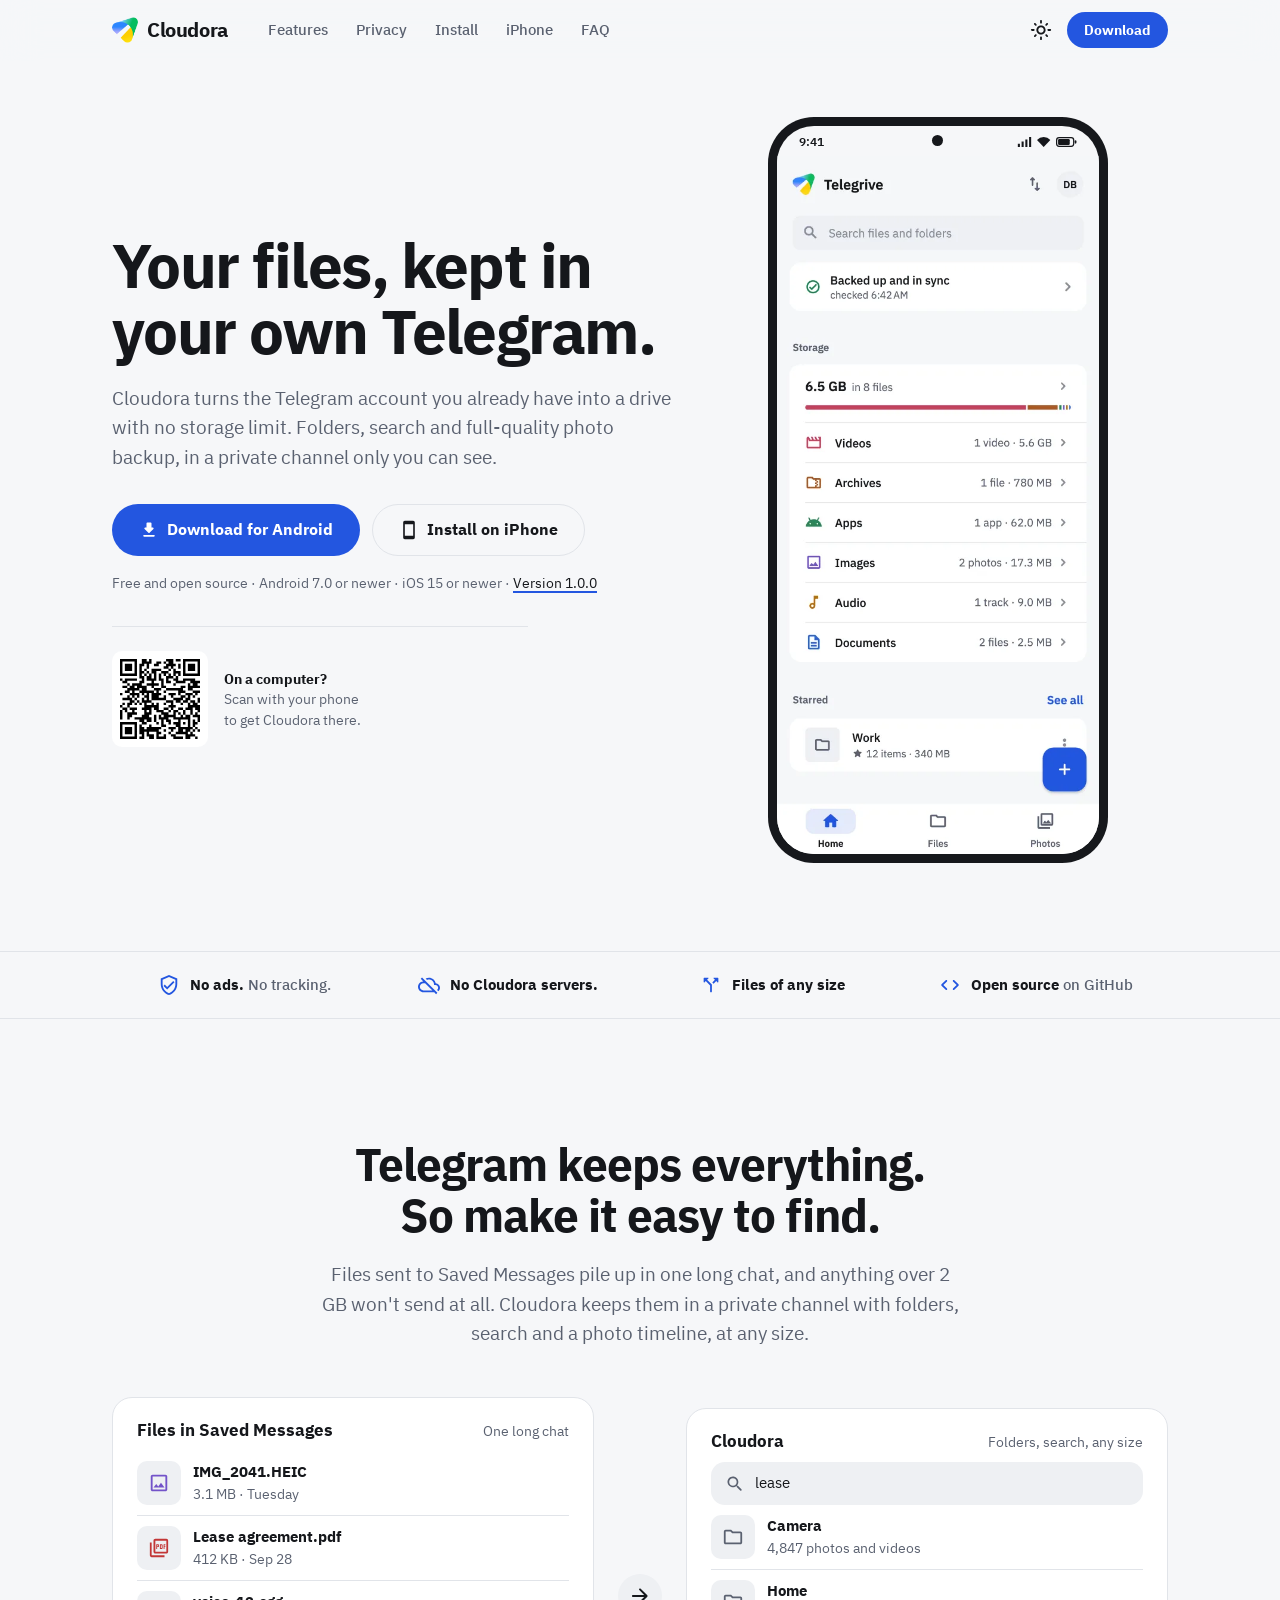
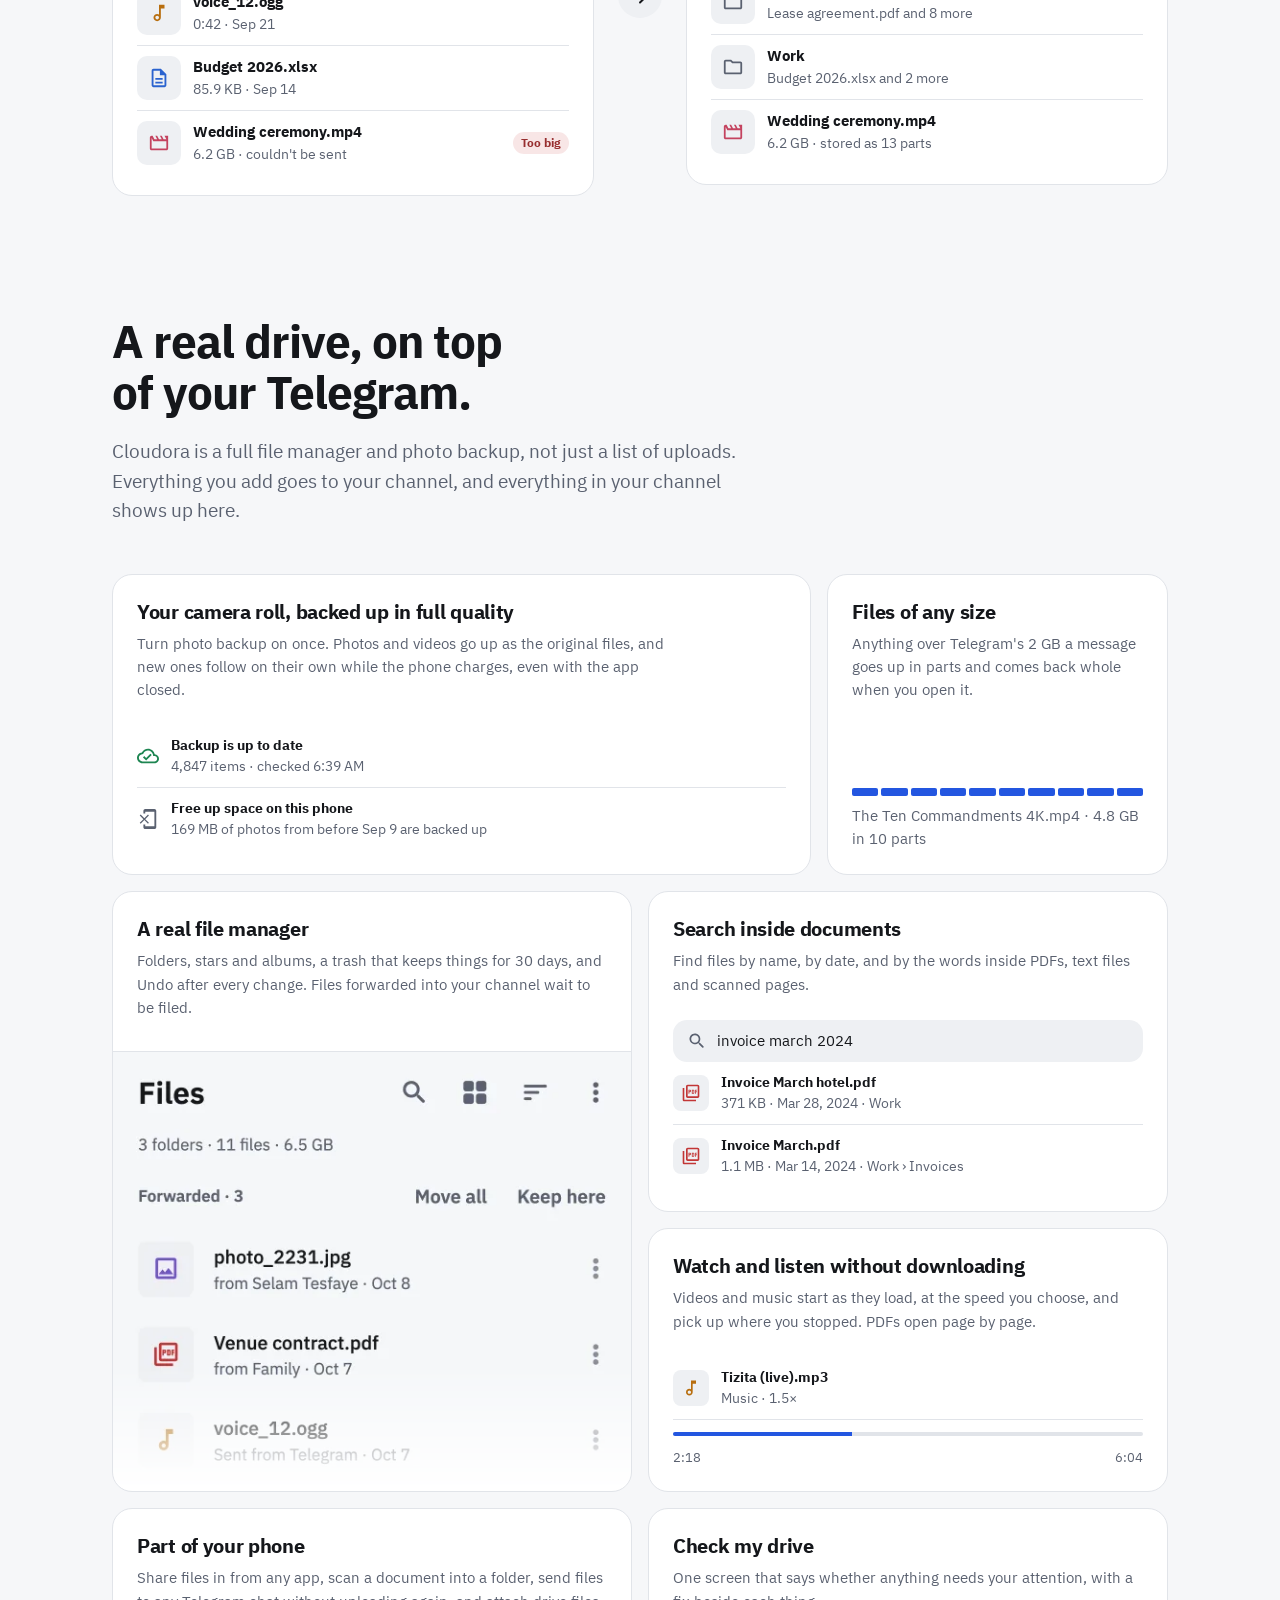
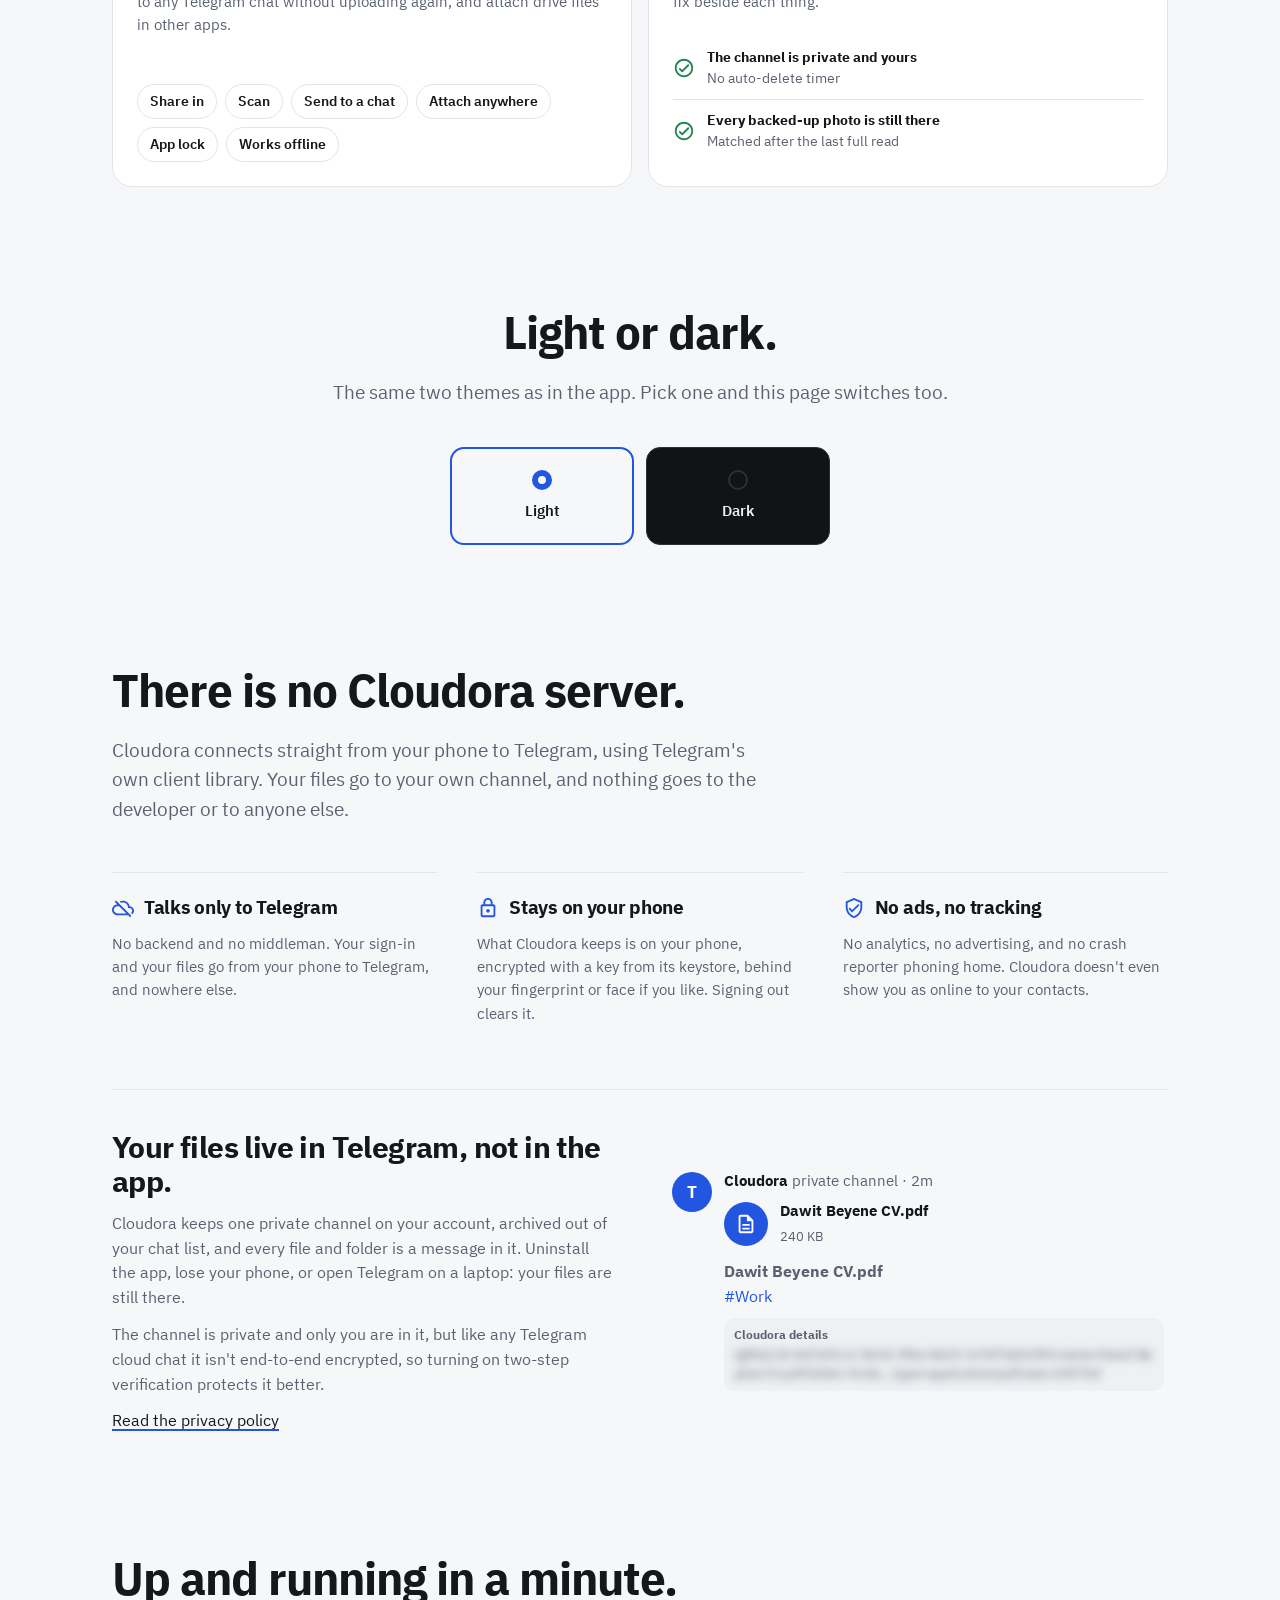
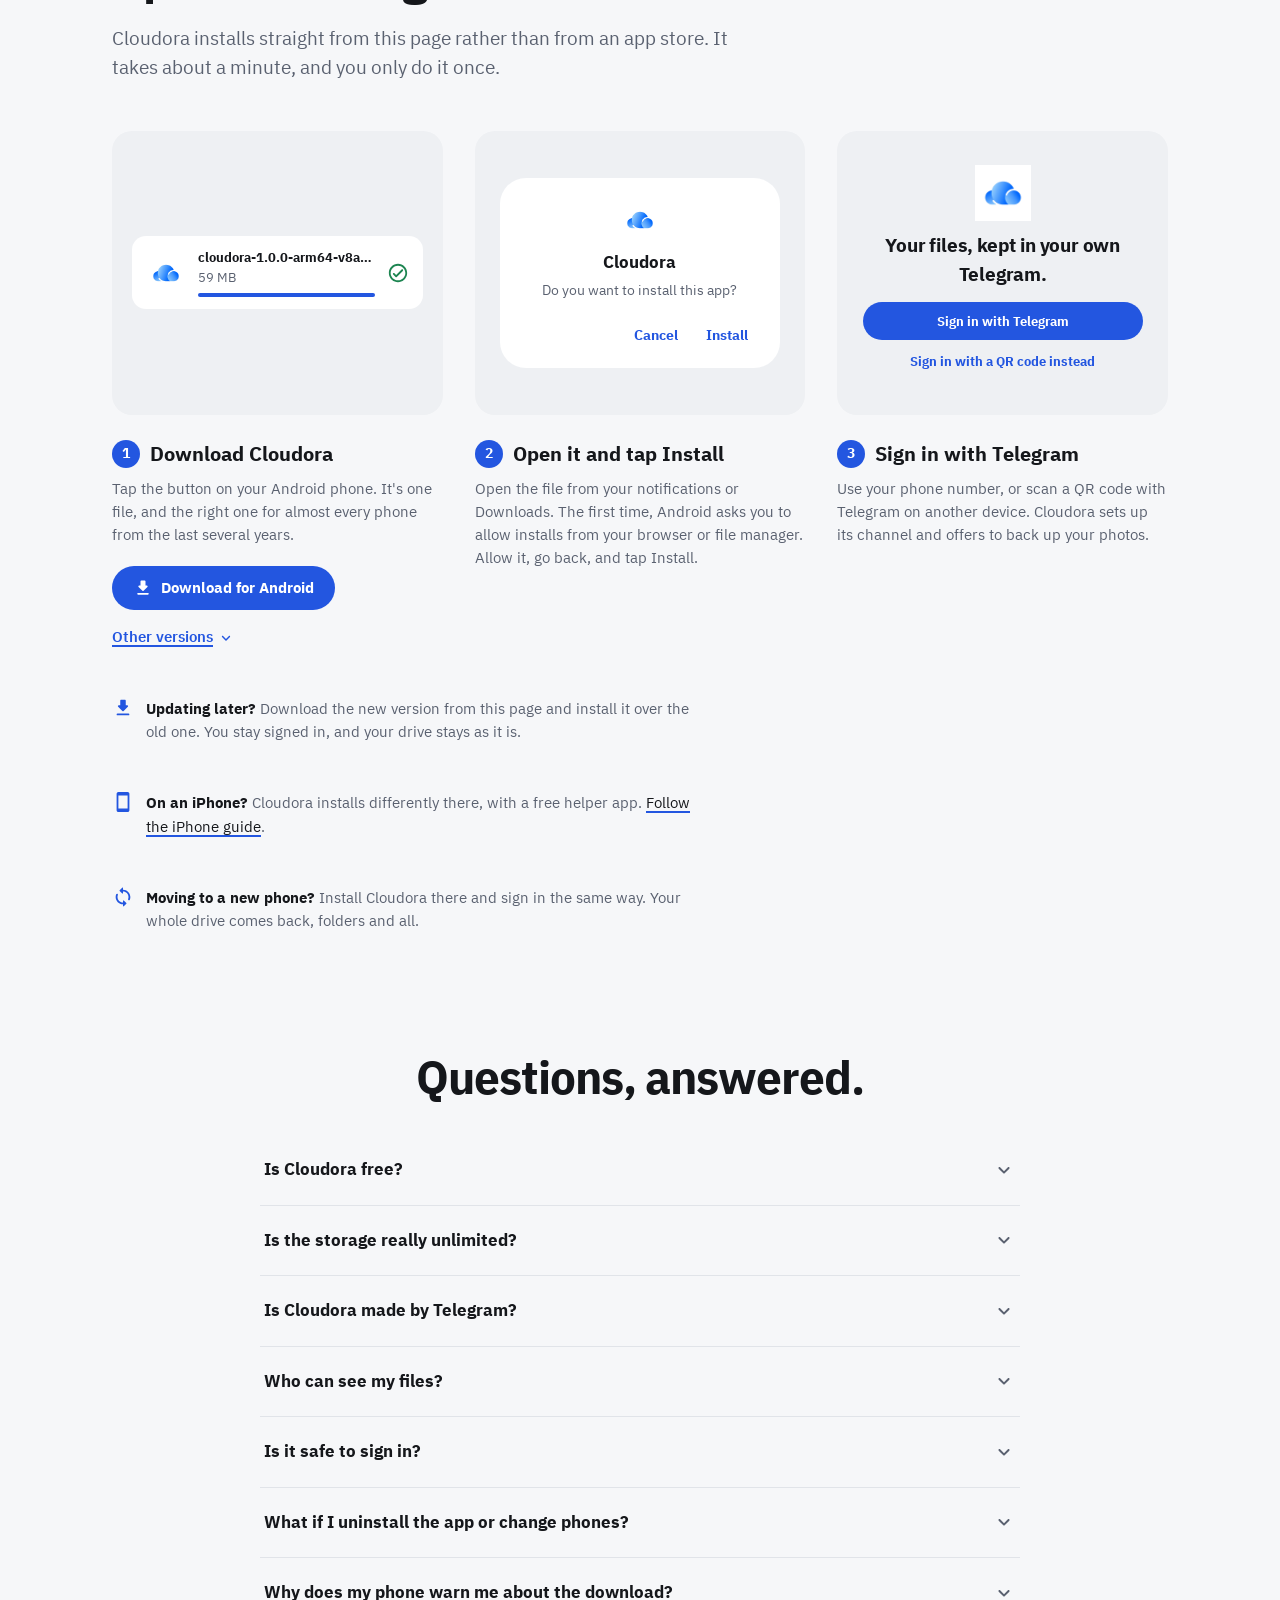
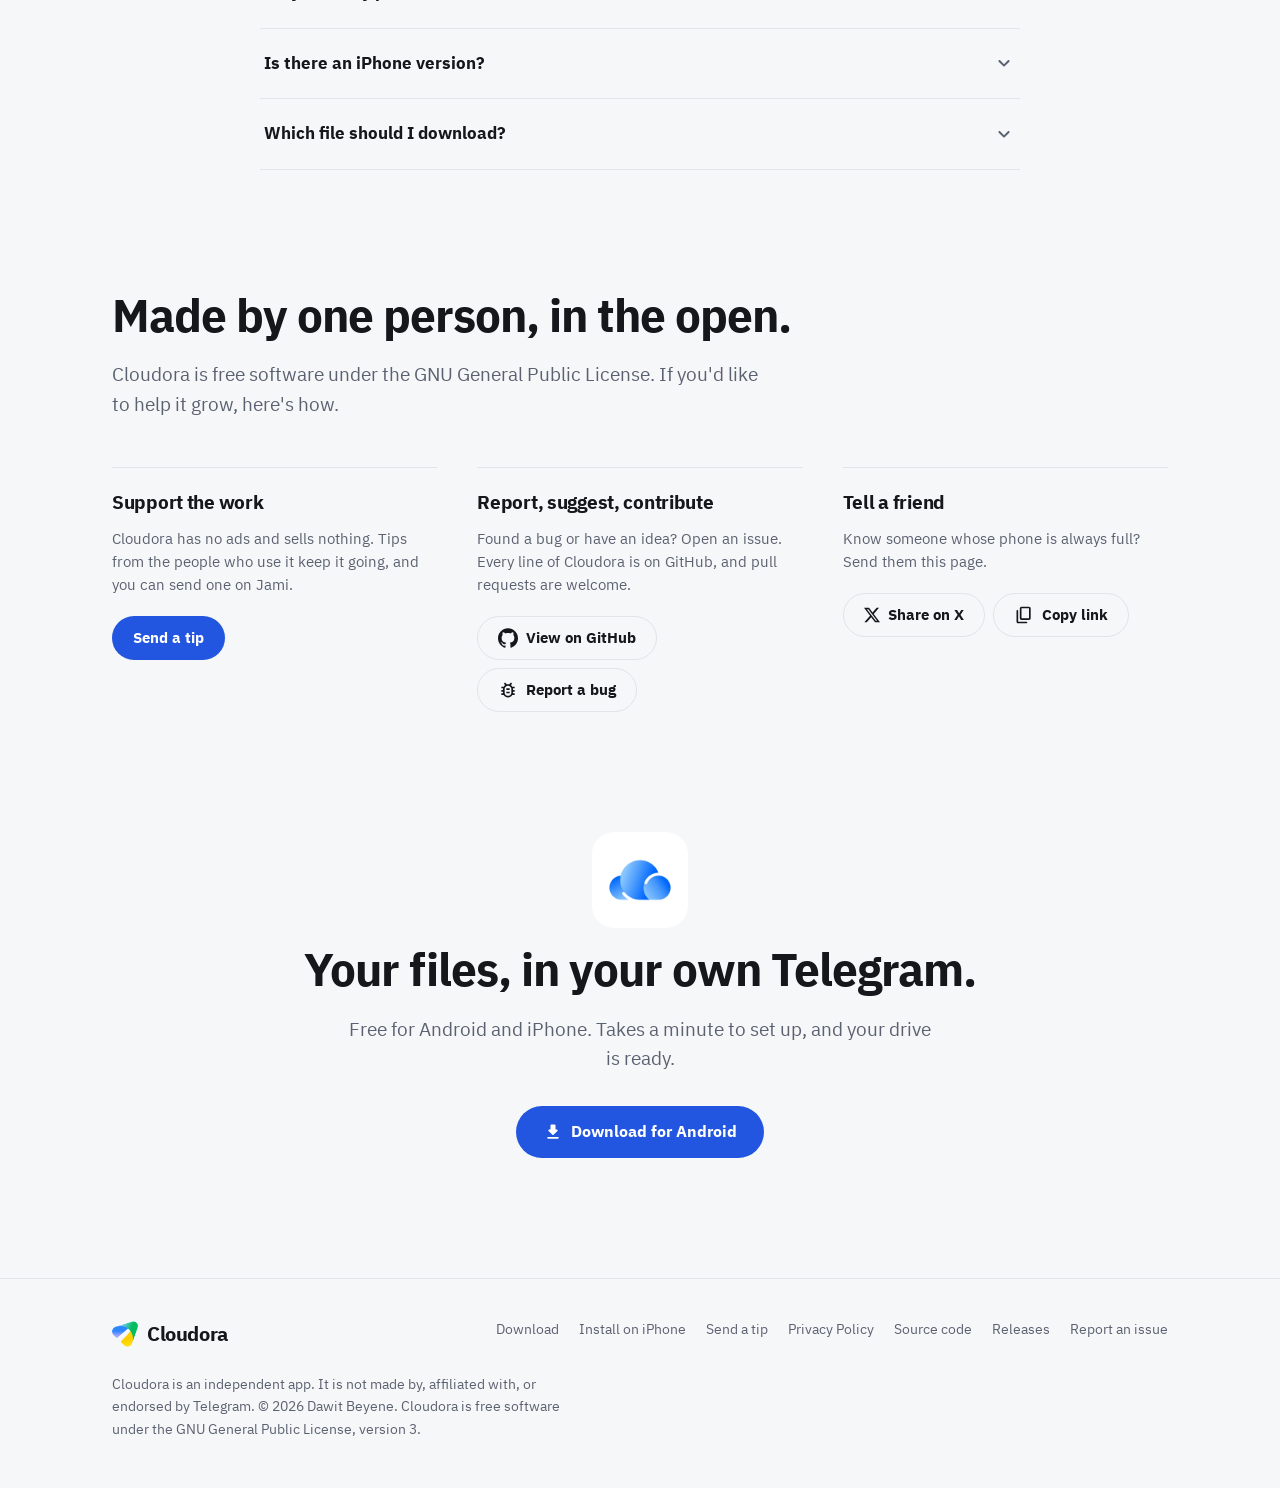
==== commit b7239925: "Update support links to new Jami tip page and adjust build configurations" ====
--- a/docs/index.html
+++ b/docs/index.html
@@ -392,7 +392,7 @@
         <div class="faq reveal">
           <details>
             <summary>Is Cloudora free?<svg class="i" aria-hidden="true"><use href="assets/icons.svg#i-expand"/></svg></summary>
-            <div class="answer"><p>Yes. There are no ads, no subscriptions and no in-app purchases. Cloudora is open source, and if it's useful to you, you can <a href="https://jami.bio/daveragoose">send a tip</a>.</p></div>
+            <div class="answer"><p>Yes. There are no ads, no subscriptions and no in-app purchases. Cloudora is open source, and if it's useful to you, you can <a href="https://jami.bio/jericko">send a tip</a>.</p></div>
           </details>
           <details>
             <summary>Is the storage really unlimited?<svg class="i" aria-hidden="true"><use href="assets/icons.svg#i-expand"/></svg></summary>
@@ -440,8 +440,8 @@
         <div class="points">
           <div class="point reveal">
             <h3>Support the work</h3>
-            <p>Cloudora has no ads and sells nothing. Tips from the people who use it keep it going, and you can send one in birr on Jami.</p>
-            <a class="btn btn-primary" href="https://jami.bio/daveragoose">Send a tip</a>
+            <p>Cloudora has no ads and sells nothing. Tips from the people who use it keep it going, and you can send one on Jami.</p>
+            <a class="btn btn-primary" href="https://jami.bio/jericko">Send a tip</a>
           </div>
           <div class="point reveal">
             <h3>Report, suggest, contribute</h3>
@@ -489,7 +489,7 @@
         <nav class="footer-links" aria-label="Footer">
           <a href="#install">Download</a>
           <a href="iphone.html">Install on iPhone</a>
-          <a href="https://jami.bio/daveragoose">Send a tip</a>
+          <a href="https://jami.bio/jericko">Send a tip</a>
           <a href="privacy.html">Privacy Policy</a>
           <a href="https://github.com/protechph/Cloudora">Source code</a>
           <a href="https://github.com/protechph/Cloudora/releases">Releases</a>
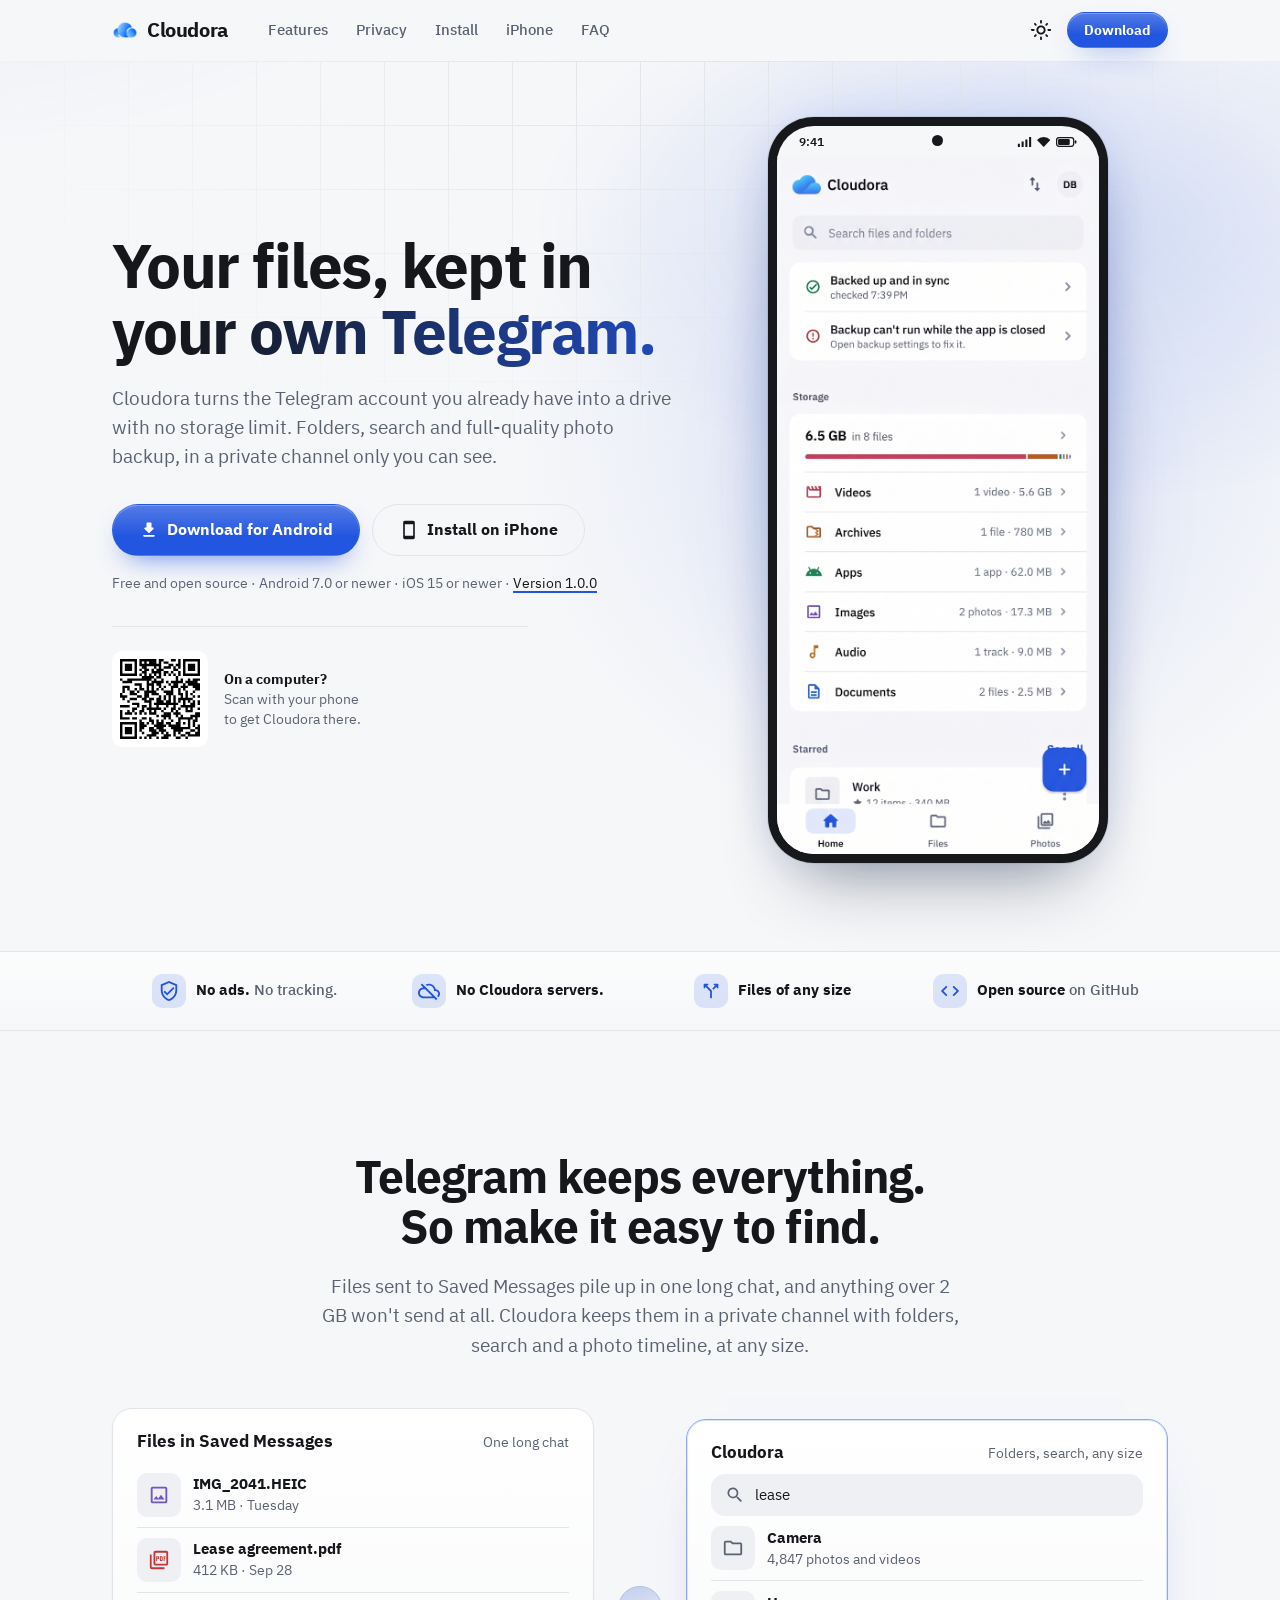
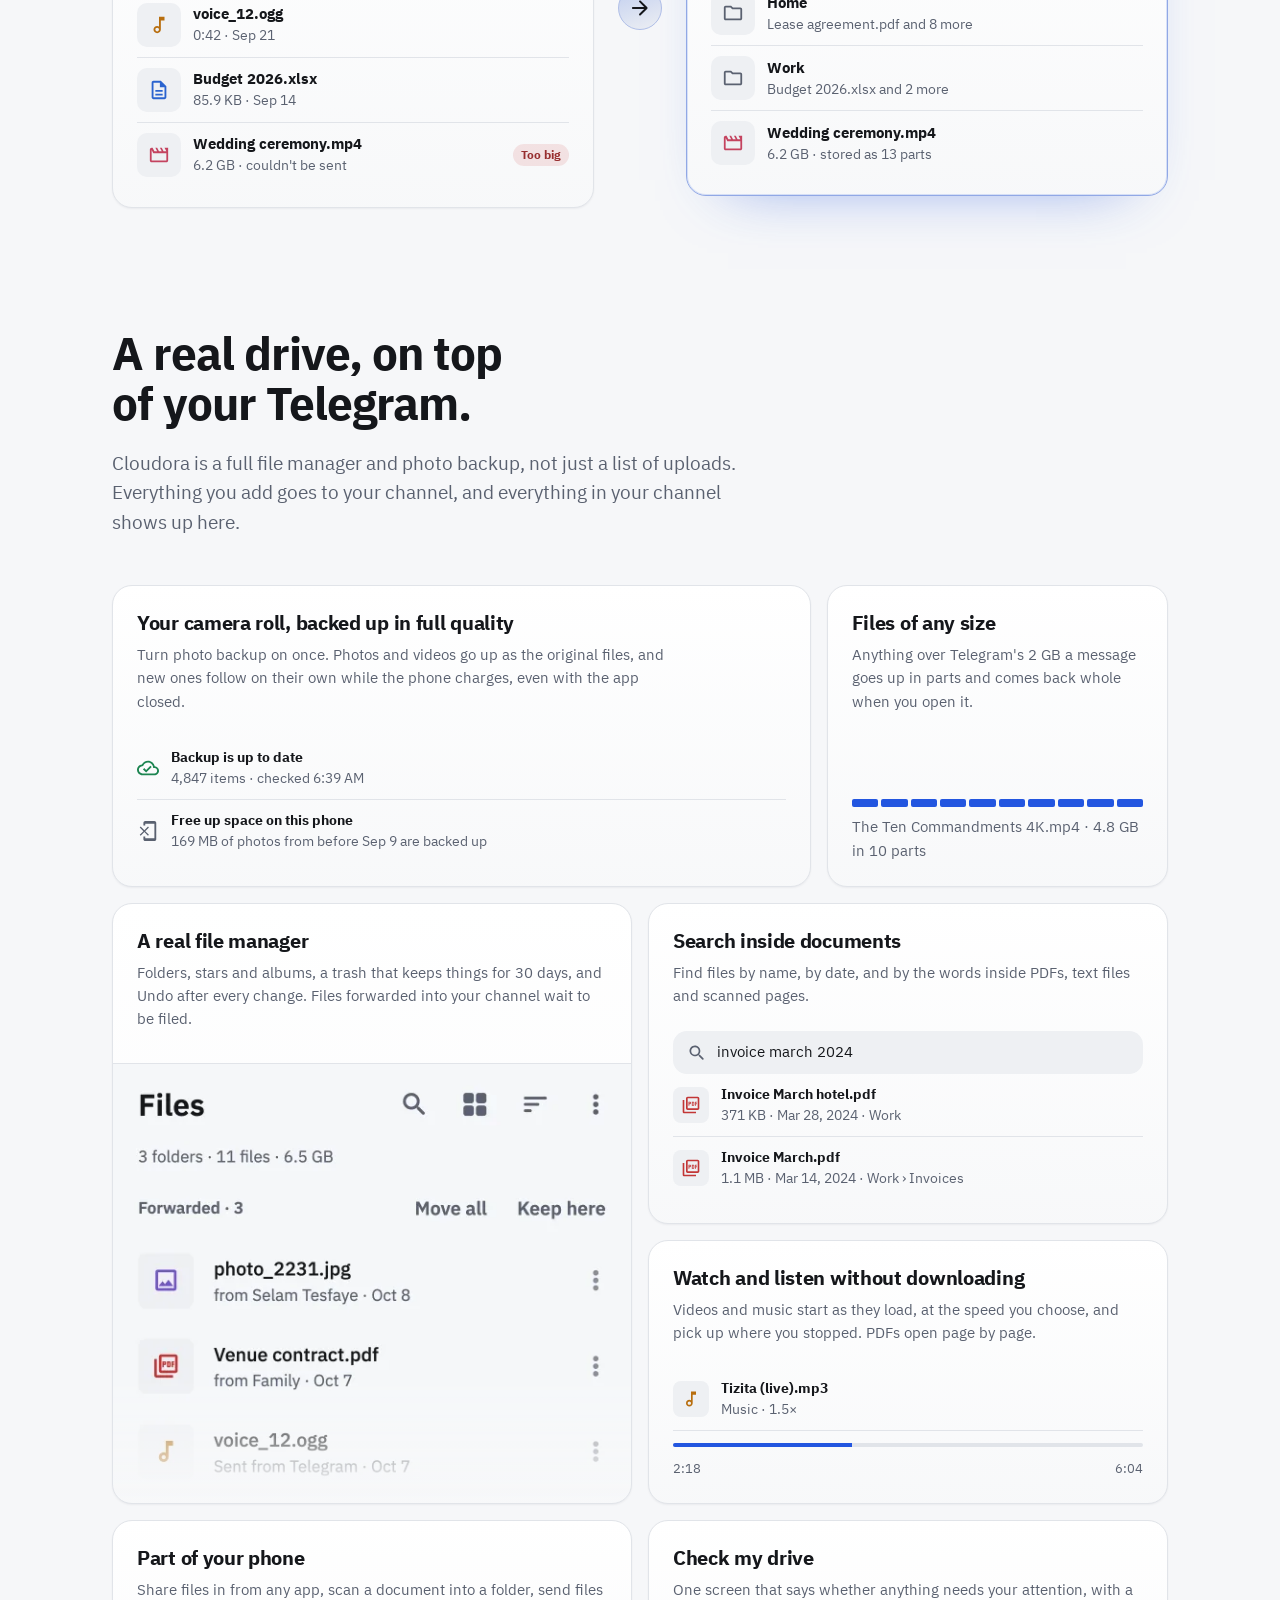
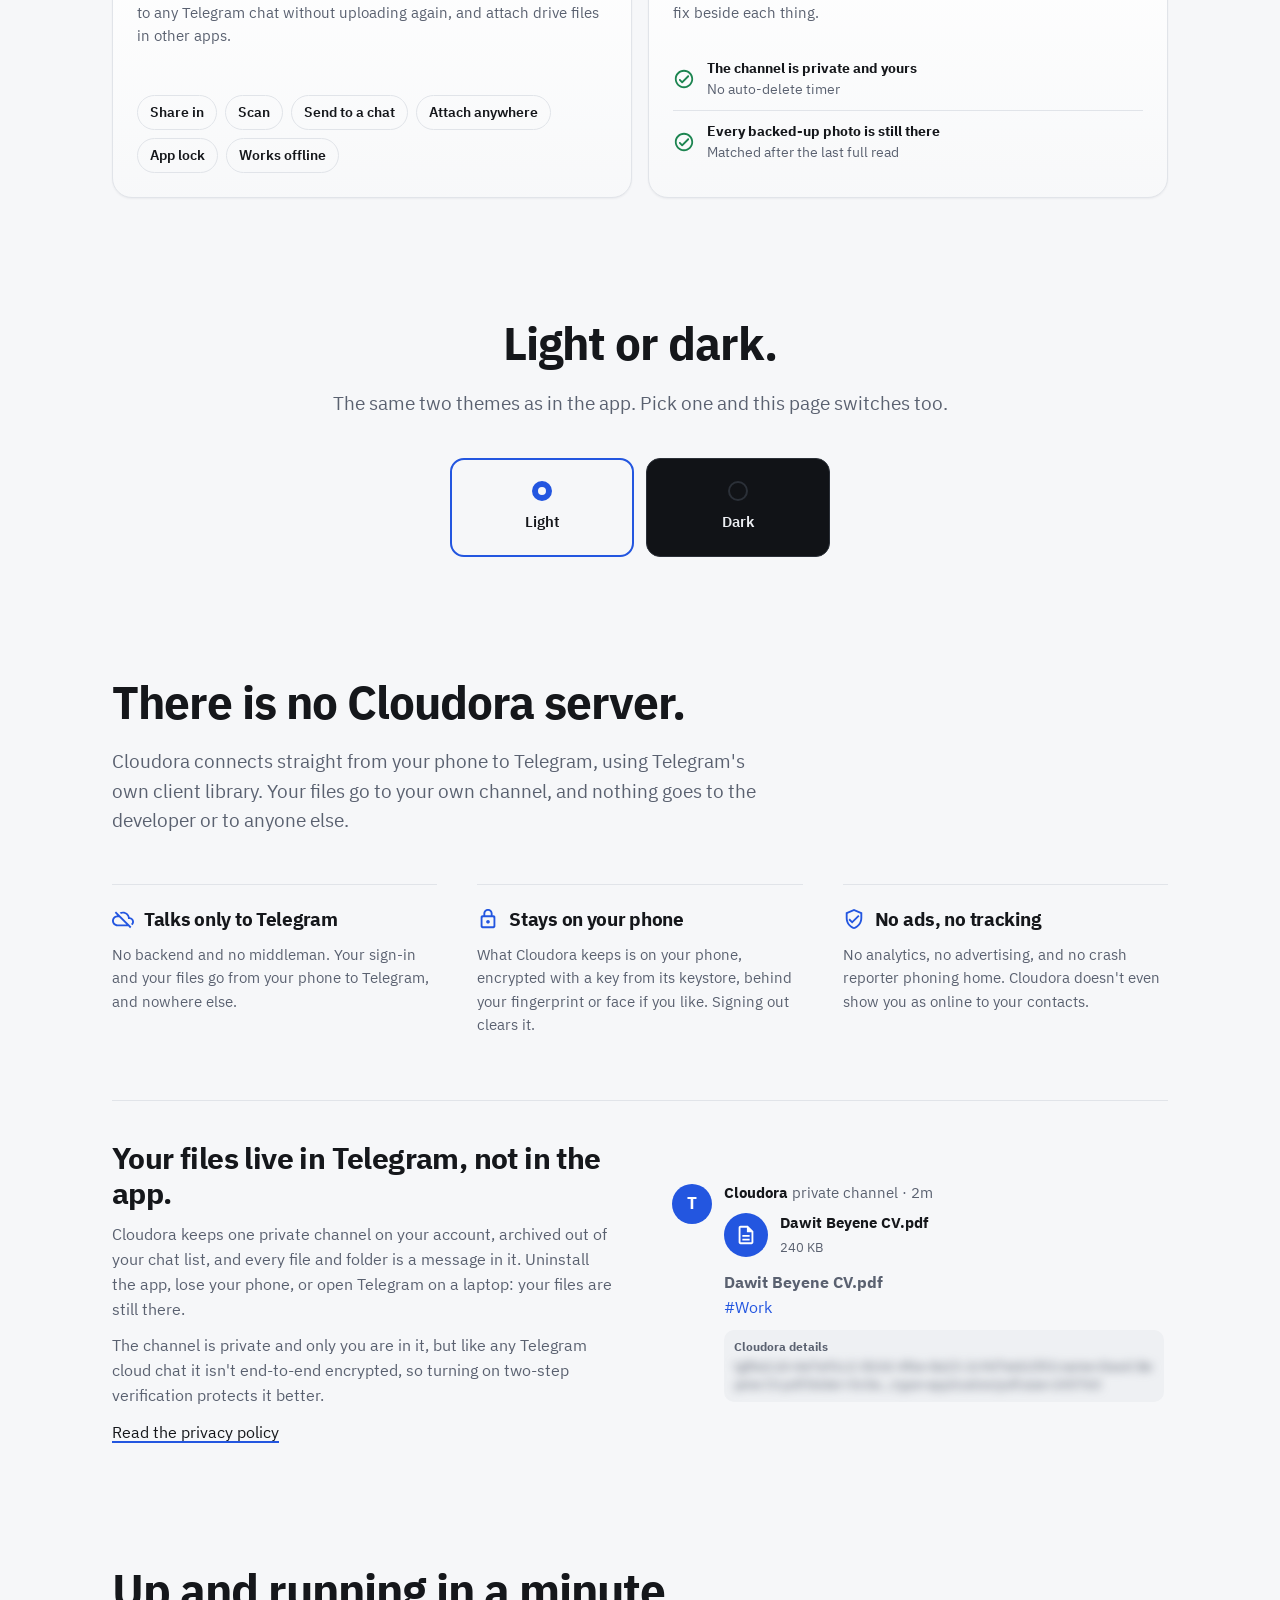
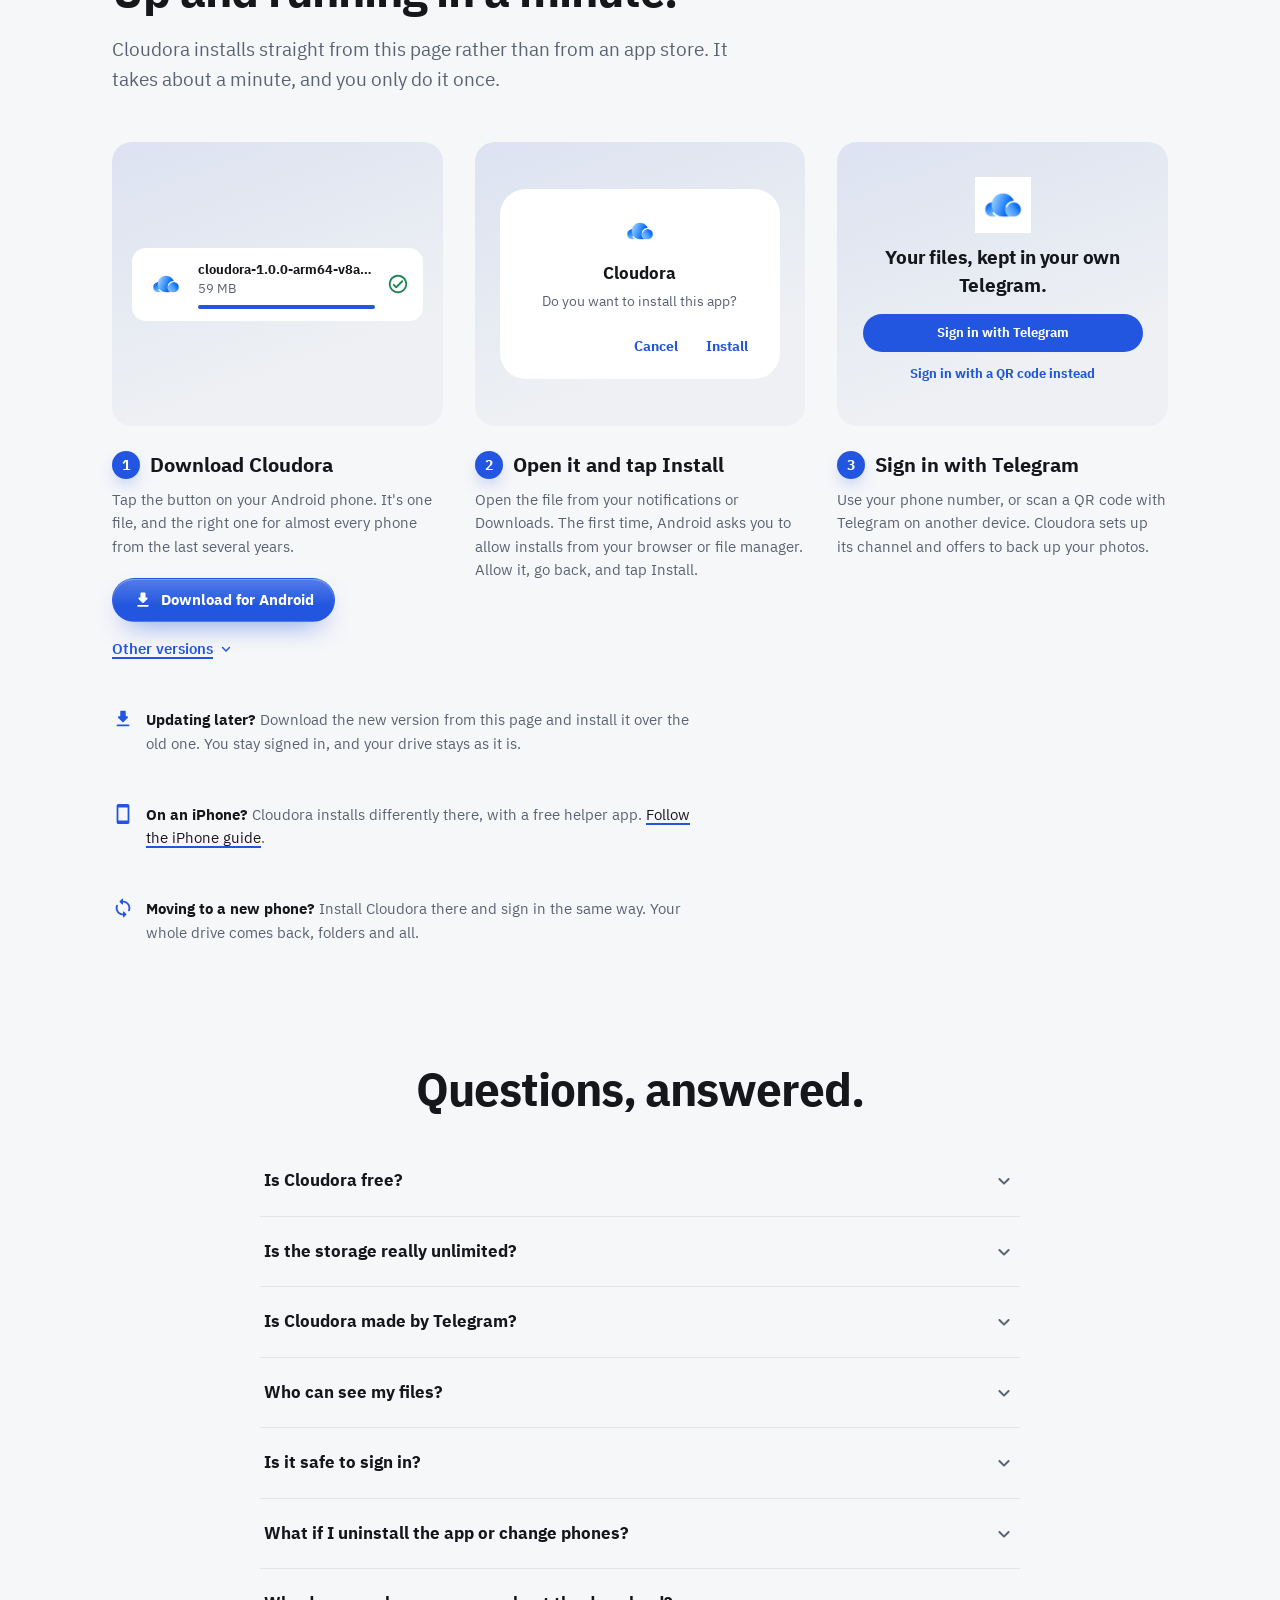
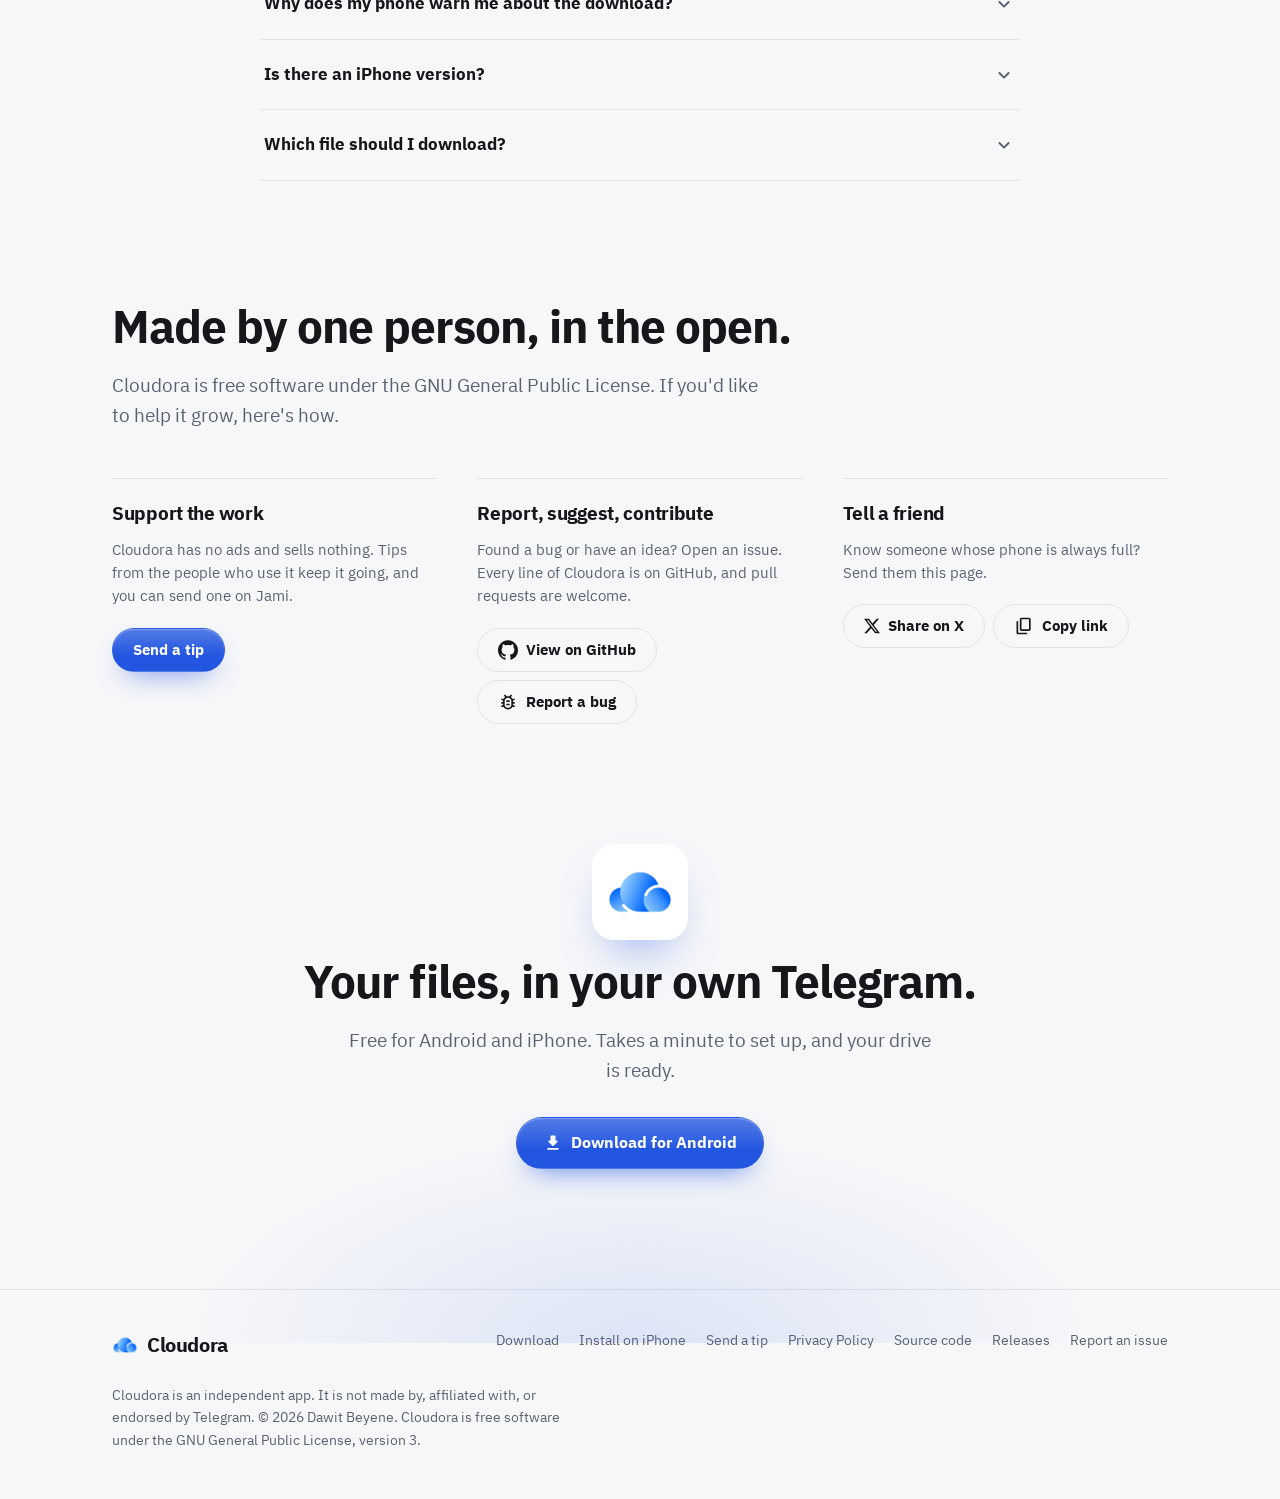
==== commit be1fd589: "Enhance release builds and website polish Add signed Android App Bundle builds for Play Store upload" ====
--- a/docs/index.html
+++ b/docs/index.html
@@ -87,6 +87,7 @@
         <a class="btn btn-primary btn-sm" data-download data-dl="arm64" href="https://github.com/protechph/Cloudora/releases/download/v1.0.0/cloudora-1.0.0-arm64-v8a.apk">Download</a>
       </div>
     </div>
+    <span class="nav-progress" aria-hidden="true"></span>
   </header>
 
   <main id="main">
@@ -94,7 +95,7 @@
     <section class="hero">
       <div class="container hero-grid">
         <div class="hero-copy">
-          <h1>Your files, kept in your own Telegram.</h1>
+          <h1>Your files, kept in <span class="grad">your own Telegram.</span></h1>
           <p class="lead">Cloudora turns the Telegram account you already have into a drive with no storage limit. Folders, search and full-quality photo backup, in a private channel only you can see.</p>
           <div class="cta-row">
             <a class="btn btn-primary btn-lg cta-android" data-download data-dl="arm64" href="https://github.com/protechph/Cloudora/releases/download/v1.0.0/cloudora-1.0.0-arm64-v8a.apk">
--- a/docs/styles.css
+++ b/docs/styles.css
@@ -1285,3 +1285,308 @@
 .weekly p,
 .open-both p,
 .checklist p { max-width: 31em; }
+
+/* ── Depth: the finish on top of the flat palette ─────────────────────── */
+/* Colour and light, nothing new to load: a blueprint grid and a bloom
+   behind the hero, a lit phone, and cards that lift. */
+
+.hero { position: relative; isolation: isolate; overflow: clip; }
+
+.hero::before {
+  content: "";
+  position: absolute;
+  inset: -180px -20% auto;
+  height: 780px;
+  z-index: -2;
+  pointer-events: none;
+  background:
+    radial-gradient(42% 50% at 74% 44%, color-mix(in srgb, var(--accent) 26%, transparent), transparent 72%),
+    radial-gradient(40% 44% at 10% 4%, color-mix(in srgb, var(--accent) 12%, transparent), transparent 70%);
+}
+
+.hero::after {
+  content: "";
+  position: absolute;
+  inset: 0;
+  z-index: -1;
+  pointer-events: none;
+  background-image:
+    linear-gradient(var(--border) 1px, transparent 1px),
+    linear-gradient(90deg, var(--border) 1px, transparent 1px);
+  background-size: 64px 64px;
+  -webkit-mask-image: radial-gradient(72% 62% at 50% 0%, #000 8%, transparent 74%);
+  mask-image: radial-gradient(72% 62% at 50% 0%, #000 8%, transparent 74%);
+  opacity: 0.45;
+}
+
+:root[data-theme="light"] .hero::before { opacity: 0.5; }
+:root[data-theme="light"] .hero::after { opacity: 0.9; }
+
+/* The last line of the headline carries the colour. */
+@supports (background-clip: text) or (-webkit-background-clip: text) {
+  .grad {
+    background-image: linear-gradient(96deg, var(--text) 6%, var(--accent) 54%, #b9a6ff 98%);
+    -webkit-background-clip: text;
+    background-clip: text;
+    color: transparent;
+  }
+  :root[data-theme="light"] .grad {
+    background-image: linear-gradient(96deg, var(--text) 6%, var(--accent) 56%, #7d4ce0 98%);
+  }
+}
+
+/* The phone sits in its own light and drifts. */
+.hero-visual { position: relative; }
+.hero-visual::before {
+  content: "";
+  position: absolute;
+  inset: -12% -18%;
+  z-index: 0;
+  border-radius: 50%;
+  background: radial-gradient(closest-side, color-mix(in srgb, var(--accent) 32%, transparent), transparent 78%);
+  filter: blur(26px);
+  pointer-events: none;
+}
+.phone {
+  position: relative;
+  z-index: 1;
+  box-shadow:
+    0 0 0 1px rgb(255 255 255 / 0.07),
+    0 44px 84px -34px rgb(0 0 0 / 0.78),
+    0 0 70px -22px color-mix(in srgb, var(--accent) 45%, transparent);
+  animation: float 7s ease-in-out infinite;
+}
+@keyframes float {
+  0%, 100% { transform: translateY(0) rotate(0deg); }
+  50% { transform: translateY(-12px) rotate(-0.6deg); }
+}
+
+/* Actions: a little light on top, a soft shadow under. */
+.btn-primary {
+  background-image: linear-gradient(180deg, color-mix(in srgb, var(--accent) 78%, #fff), var(--accent) 62%);
+  box-shadow:
+    0 12px 28px -14px color-mix(in srgb, var(--accent) 85%, transparent),
+    inset 0 1px 0 rgb(255 255 255 / 0.28);
+}
+.btn-primary:hover {
+  background-image: linear-gradient(180deg, color-mix(in srgb, var(--accent-hover) 78%, #fff), var(--accent-hover) 62%);
+  box-shadow:
+    0 16px 34px -14px color-mix(in srgb, var(--accent) 95%, transparent),
+    inset 0 1px 0 rgb(255 255 255 / 0.32);
+  transform: translateY(-1px);
+}
+.btn-primary:active { transform: scale(0.98); }
+.btn-ghost:hover { transform: translateY(-1px); }
+.btn-ghost:active { transform: scale(0.98); }
+
+/* Cards catch the light along their top edge. */
+.card {
+  background-image: linear-gradient(180deg, rgb(255 255 255 / 0.055), transparent 58%);
+  box-shadow: inset 0 1px 0 rgb(255 255 255 / 0.07);
+}
+:root[data-theme="light"] .card {
+  background-image: linear-gradient(180deg, #fff, color-mix(in srgb, var(--surface-2) 45%, #fff));
+  box-shadow: 0 1px 2px rgb(16 24 40 / 0.05);
+}
+
+@media (hover: hover) {
+  .feature {
+    transition: transform 0.35s var(--ease), border-color 0.35s var(--ease),
+      box-shadow 0.35s var(--ease), background-color 0.3s ease;
+  }
+  .feature:hover {
+    transform: translateY(-4px);
+    border-color: color-mix(in srgb, var(--accent) 38%, var(--border));
+    box-shadow:
+      0 30px 60px -34px rgb(0 0 0 / 0.72),
+      inset 0 0 0 1px color-mix(in srgb, var(--accent) 16%, transparent);
+  }
+  :root[data-theme="light"] .feature:hover {
+    box-shadow:
+      0 26px 48px -32px rgb(16 24 40 / 0.4),
+      inset 0 0 0 1px color-mix(in srgb, var(--accent) 14%, transparent);
+  }
+}
+
+/* The trust strip reads as one lit band rather than four loose lines. */
+.trust { background: linear-gradient(180deg, color-mix(in srgb, var(--surface) 70%, transparent), transparent); }
+.trust .i {
+  width: 34px;
+  height: 34px;
+  padding: 6px;
+  border-radius: 10px;
+  background: color-mix(in srgb, var(--accent) 14%, transparent);
+}
+
+/* The arrow between before and after. */
+.compare-arrow {
+  background: linear-gradient(160deg, color-mix(in srgb, var(--accent) 22%, var(--surface-2)), var(--surface-2));
+  border: 1px solid color-mix(in srgb, var(--accent) 26%, var(--border));
+}
+
+/* Each install step shows its screen on a tinted panel. */
+.step-visual {
+  background: linear-gradient(160deg, color-mix(in srgb, var(--accent) 9%, var(--surface-2)), var(--surface-2) 72%);
+}
+
+/* The closing call sits in a pool of light. */.final { position: relative; isolation: isolate; }
+.final::before {
+  content: "";
+  position: absolute;
+  inset: auto 0 -12%;
+  height: 460px;
+  z-index: -1;
+  pointer-events: none;
+  background: radial-gradient(48% 62% at 50% 100%, color-mix(in srgb, var(--accent) 20%, transparent), transparent 74%);
+}
+.final .mark { box-shadow: 0 24px 48px -22px color-mix(in srgb, var(--accent) 60%, transparent); }
+:root[data-theme="light"] .final::before {
+  background: radial-gradient(48% 62% at 50% 100%, color-mix(in srgb, var(--accent) 12%, transparent), transparent 74%);
+}
+
+/* Two columns between the phone and the bento: fill the gap a wide card
+   leaves, instead of stranding a half card on its own row. */
+@media (min-width: 720px) and (max-width: 1023px) {
+  .bento { grid-auto-flow: dense; }
+}
+
+/* In a wide card the split bar stays a bar, not a progress line. */
+.parts { max-width: 340px; }
+:root[data-theme="light"] .hero-visual::before { opacity: 0.6; }
+:root[data-theme="light"] .phone {
+  box-shadow:
+    0 0 0 1px rgb(16 24 40 / 0.08),
+    0 40px 72px -32px rgb(16 24 40 / 0.45),
+    0 0 60px -24px color-mix(in srgb, var(--accent) 35%, transparent);
+}
+
+/* ── Small signs of life ──────────────────────────────────────────────── */
+
+/* A hairline that fills as the page is read. */
+.nav-progress {
+  position: absolute;
+  bottom: -1px;
+  left: 0;
+  width: var(--progress, 0%);
+  height: 2px;
+  border-radius: 0 2px 2px 0;
+  background: linear-gradient(90deg, var(--accent), #b9a6ff);
+  opacity: 0;
+  transition: opacity 0.25s ease;
+  pointer-events: none;
+}
+.nav.scrolled .nav-progress { opacity: 1; }
+
+/* The Cloudora side of the comparison is the answer, so it is the lit one. */
+.compare > .card:first-of-type { background-color: color-mix(in srgb, var(--surface) 72%, var(--bg)); }
+.compare > .card:last-of-type {
+  border-color: color-mix(in srgb, var(--accent) 42%, var(--border));
+  box-shadow:
+    0 26px 60px -42px color-mix(in srgb, var(--accent) 60%, transparent),
+    inset 0 0 0 1px color-mix(in srgb, var(--accent) 16%, transparent);
+}
+
+/* An open question, and the number on a step, carry the accent. */
+.faq details[open] summary .i { color: var(--accent); }
+.step-num,
+.howto li::before {
+  box-shadow: 0 8px 18px -8px color-mix(in srgb, var(--accent) 85%, transparent);
+}
+
+/* Theme tiles lift like buttons. */
+.theme-tile { transition: transform 0.25s var(--ease), box-shadow 0.25s var(--ease); }
+@media (hover: hover) {
+  .theme-tile:hover { transform: translateY(-2px); box-shadow: 0 16px 32px -22px rgb(0 0 0 / 0.6); }
+  .pick:hover { transform: translateY(-1px); }
+}
+.pick { transition: transform 0.25s var(--ease), border-color 0.2s ease, background-color 0.2s ease; }
+
+/* Revealed content arrives with a touch of scale, not just a slide. */
+.reveal.pending { transform: translateY(20px) scale(0.985); }
+
+/* Selecting text on the page uses the brand, not the browser's blue. */
+::selection { background: color-mix(in srgb, var(--accent) 30%, transparent); color: var(--text); }
+
+/* ── Arrival ──────────────────────────────────────────────────────────── */
+/* The hero assembles once, top to bottom, then holds still. */
+
+@keyframes rise {
+  from { opacity: 0; transform: translateY(16px); filter: blur(8px); }
+  to { opacity: 1; transform: none; filter: blur(0); }
+}
+
+.hero-copy > * { animation: rise 0.9s var(--ease) both; }
+.hero-copy > :nth-child(2) { animation-delay: 0.06s; }
+.hero-copy > :nth-child(3) { animation-delay: 0.12s; }
+.hero-copy > :nth-child(4) { animation-delay: 0.18s; }
+.hero-copy > :nth-child(5) { animation-delay: 0.24s; }
+.hero-copy > :nth-child(6) { animation-delay: 0.3s; }
+.hero-visual { animation: rise 1.1s var(--ease) 0.1s both; }
+
+/* The bloom behind the hero breathes, slowly enough not to distract. */
+.hero::before { animation: bloom 20s ease-in-out infinite alternate; }
+@keyframes bloom {
+  from { transform: translate3d(-1.5%, 0, 0) scale(1); }
+  to { transform: translate3d(1.5%, -2%, 0) scale(1.08); }
+}
+
+/* The main button catches a highlight as the pointer crosses it. */
+.btn-primary { position: relative; overflow: hidden; }
+.btn-primary::after {
+  content: "";
+  position: absolute;
+  inset: 0;
+  background: linear-gradient(100deg, transparent 34%, rgb(255 255 255 / 0.42) 50%, transparent 66%);
+  transform: translateX(-120%);
+  transition: transform 0.6s ease;
+  pointer-events: none;
+}
+.btn-primary:hover::after { transform: translateX(120%); }
+
+/* A screenshot in a card leans in when the card is hovered. */
+.feature-shot { transition: transform 0.7s var(--ease); }
+@media (hover: hover) {
+  .feature:hover .feature-shot { transform: scale(1.03); }
+}
+
+/* A soft light follows the pointer inside each feature card. */
+.feature { position: relative; }
+.feature > * { position: relative; z-index: 1; }
+.feature::after {
+  content: "";
+  position: absolute;
+  inset: 0;
+  z-index: 0;
+  pointer-events: none;
+  background: radial-gradient(
+    240px circle at var(--mx, 50%) var(--my, 0%),
+    color-mix(in srgb, var(--accent) 15%, transparent),
+    transparent 70%
+  );
+  opacity: 0;
+  transition: opacity 0.3s ease;
+}
+@media (hover: hover) {
+  .feature:hover::after { opacity: 1; }
+}
+
+/* The hero's light follows the pointer too. */
+.hero {
+  background-image: radial-gradient(
+    620px circle at var(--hx, 74%) var(--hy, 40%),
+    color-mix(in srgb, var(--accent) 13%, transparent),
+    transparent 70%
+  );
+}
+
+/* The headline's colour drifts along its line. */
+@supports (background-clip: text) or (-webkit-background-clip: text) {
+  .grad {
+    background-size: 220% 100%;
+    animation: shimmer 9s ease-in-out infinite alternate;
+  }
+  @keyframes shimmer {
+    from { background-position: 0% 50%; }
+    to { background-position: 100% 50%; }
+  }
+}
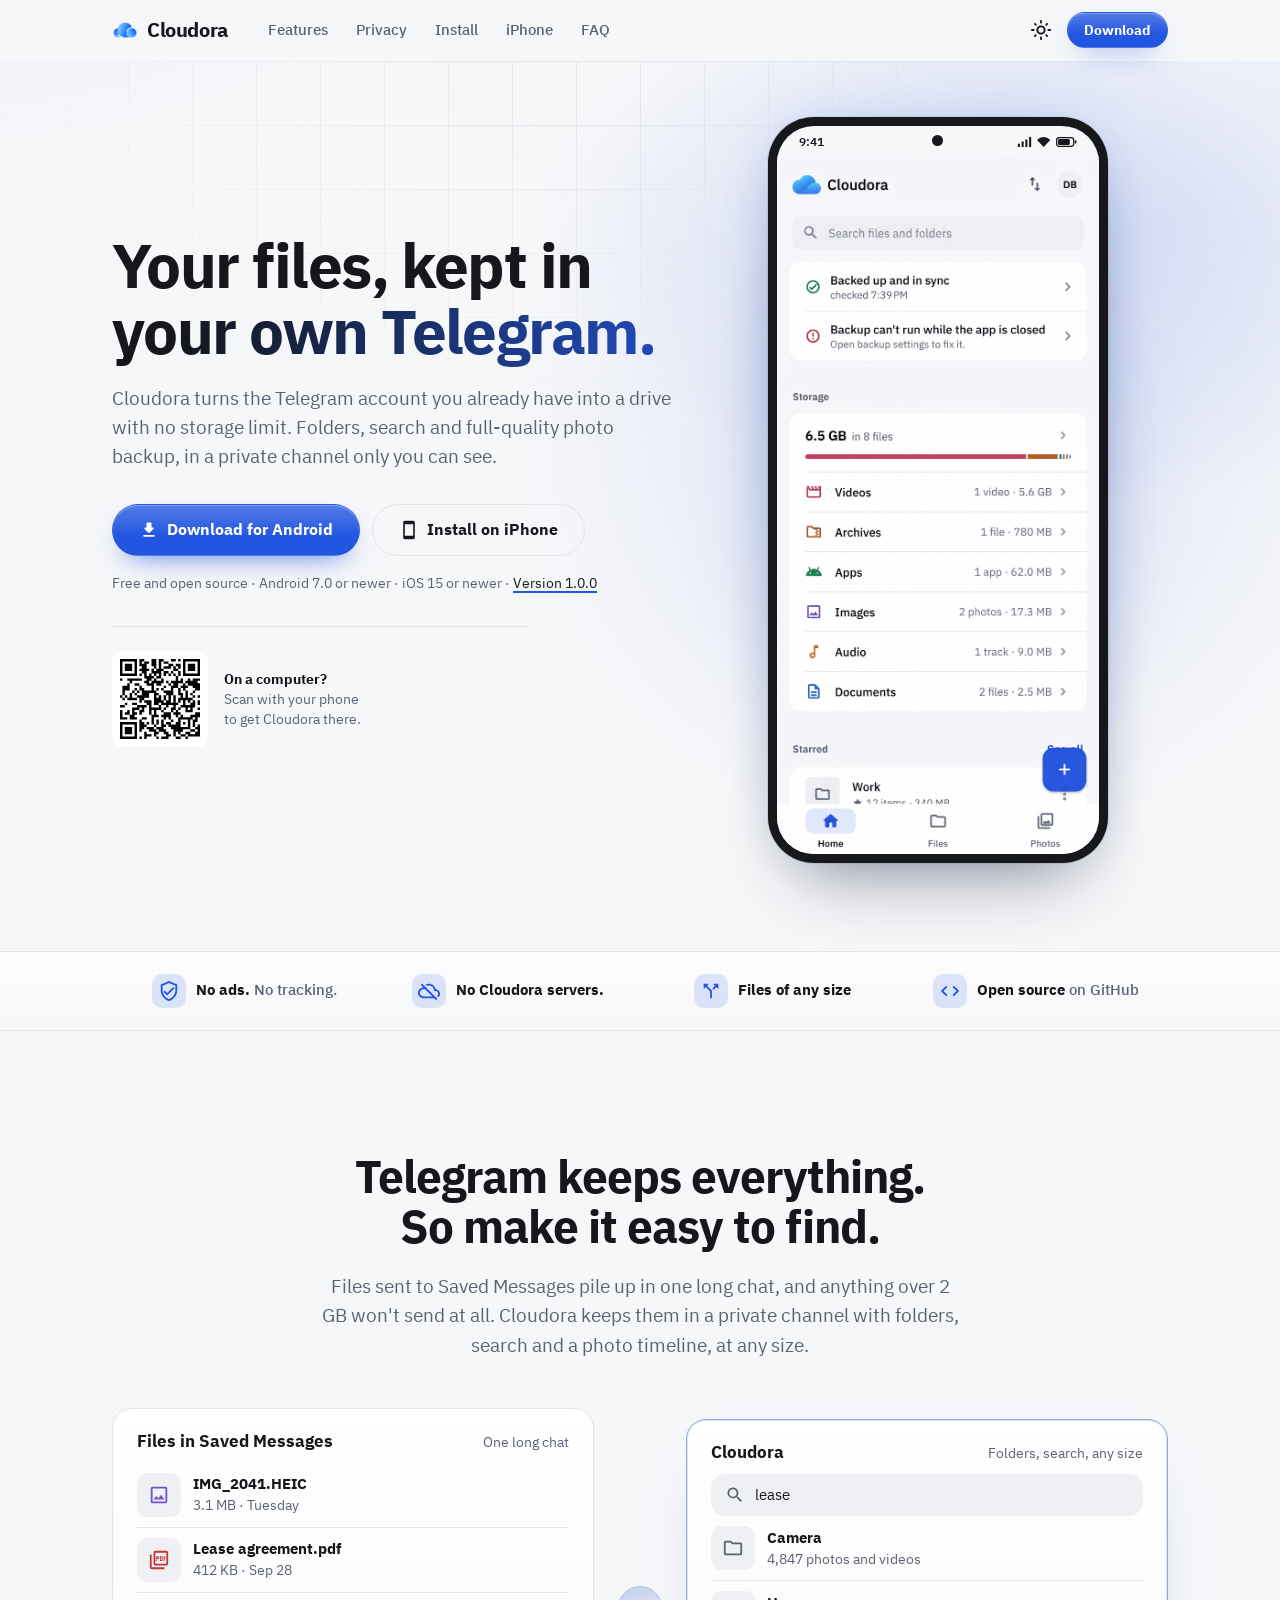
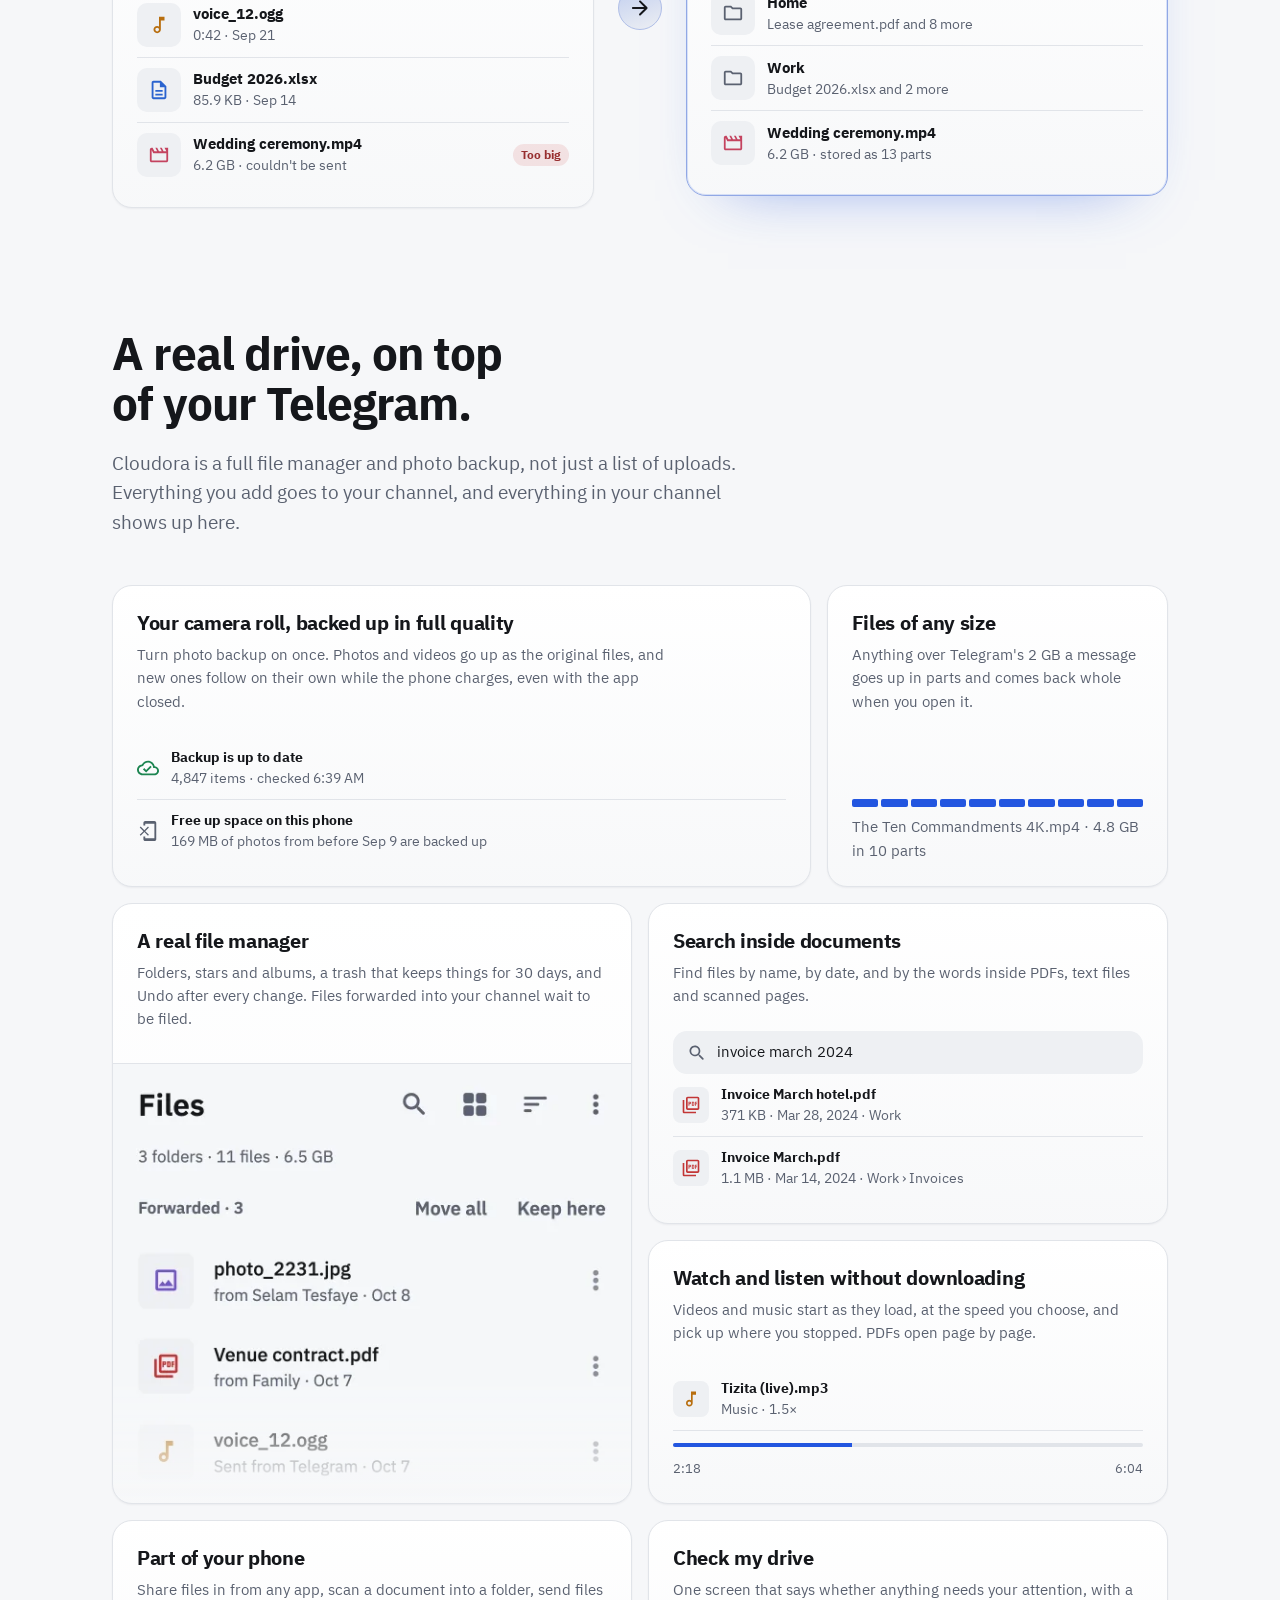
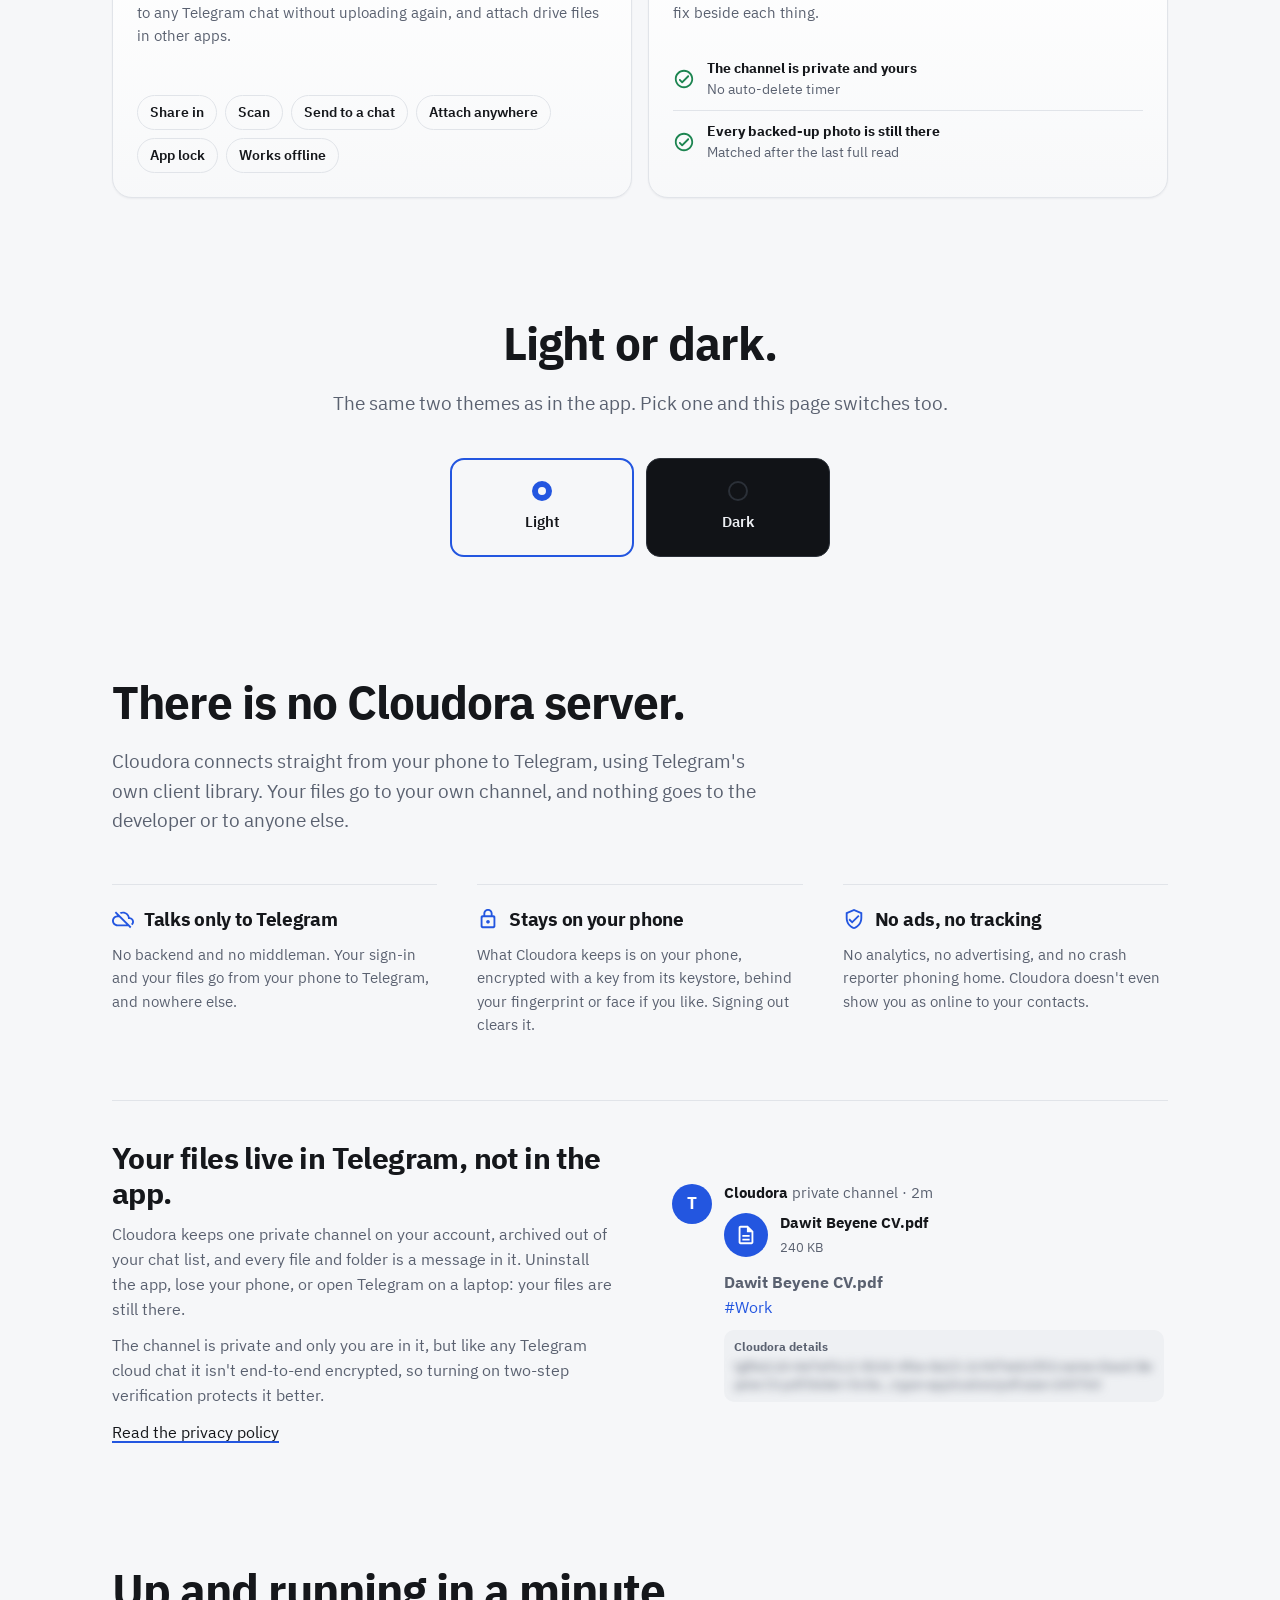
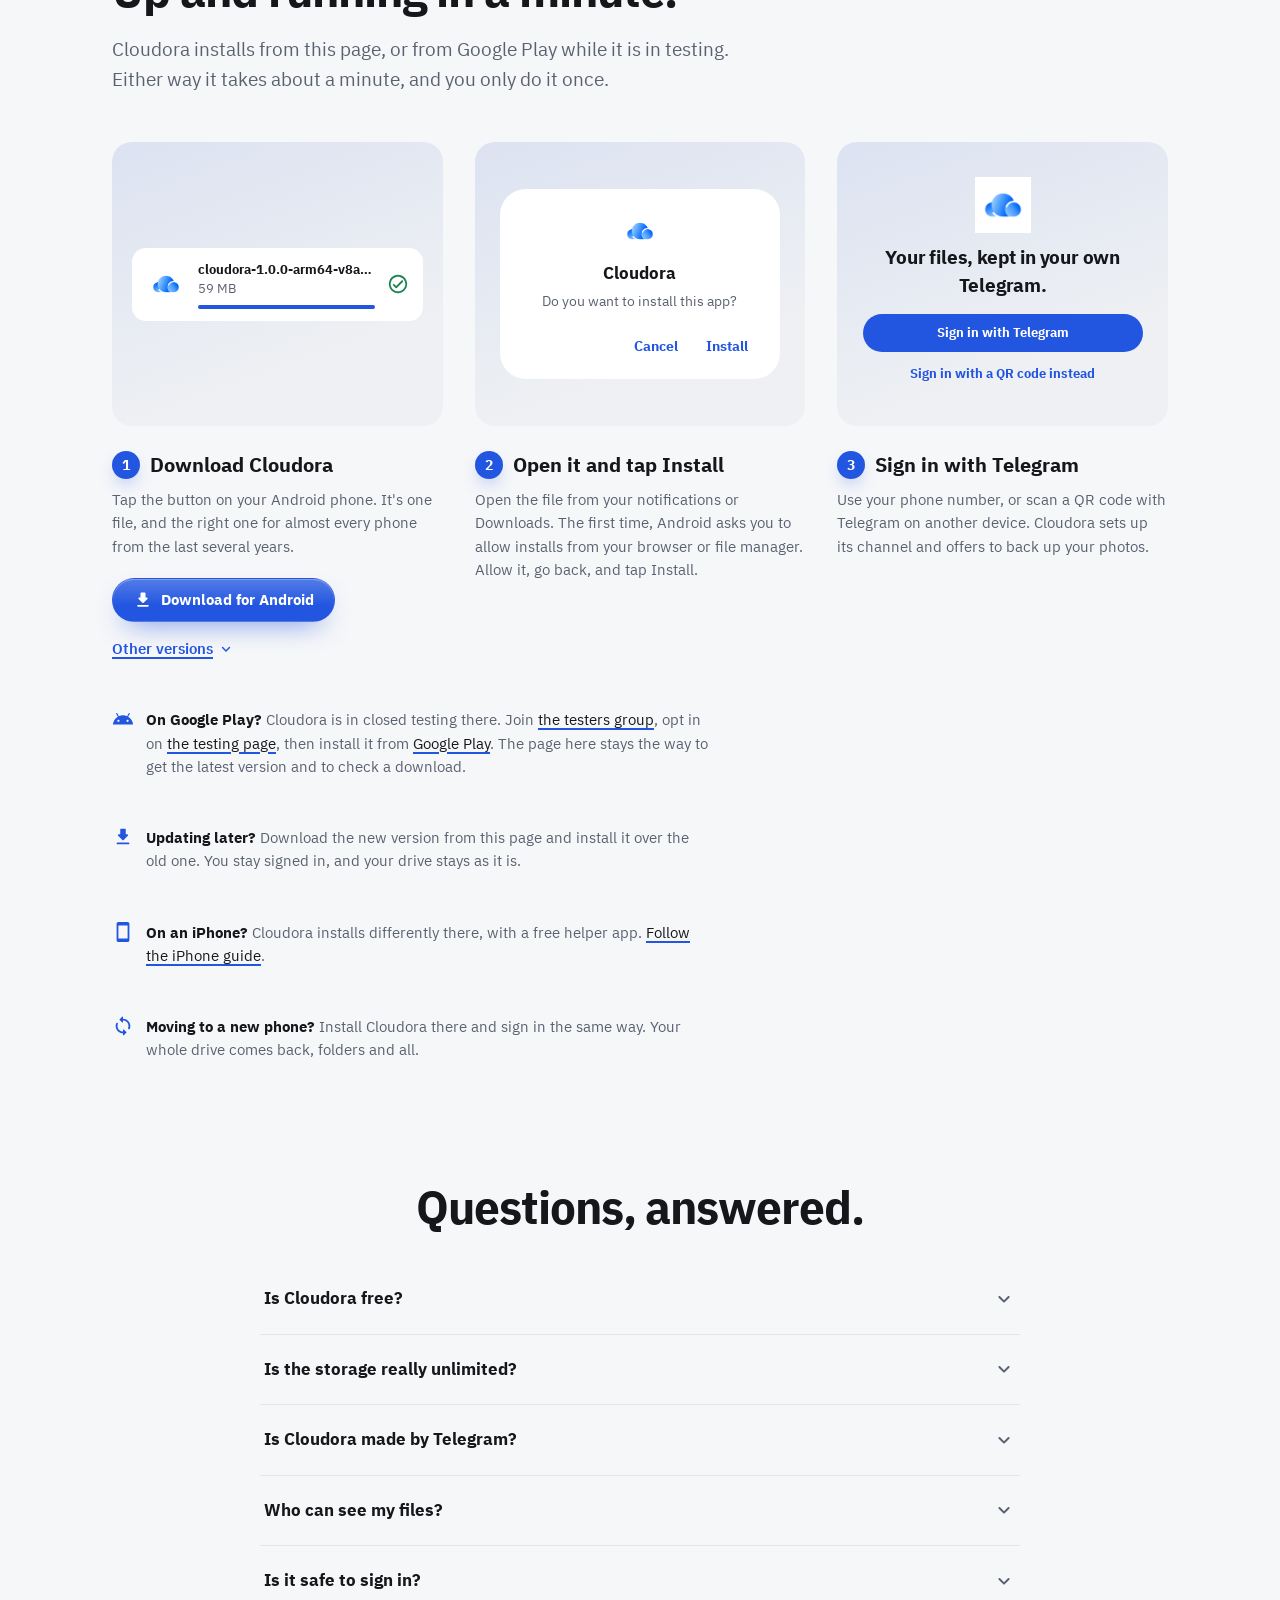
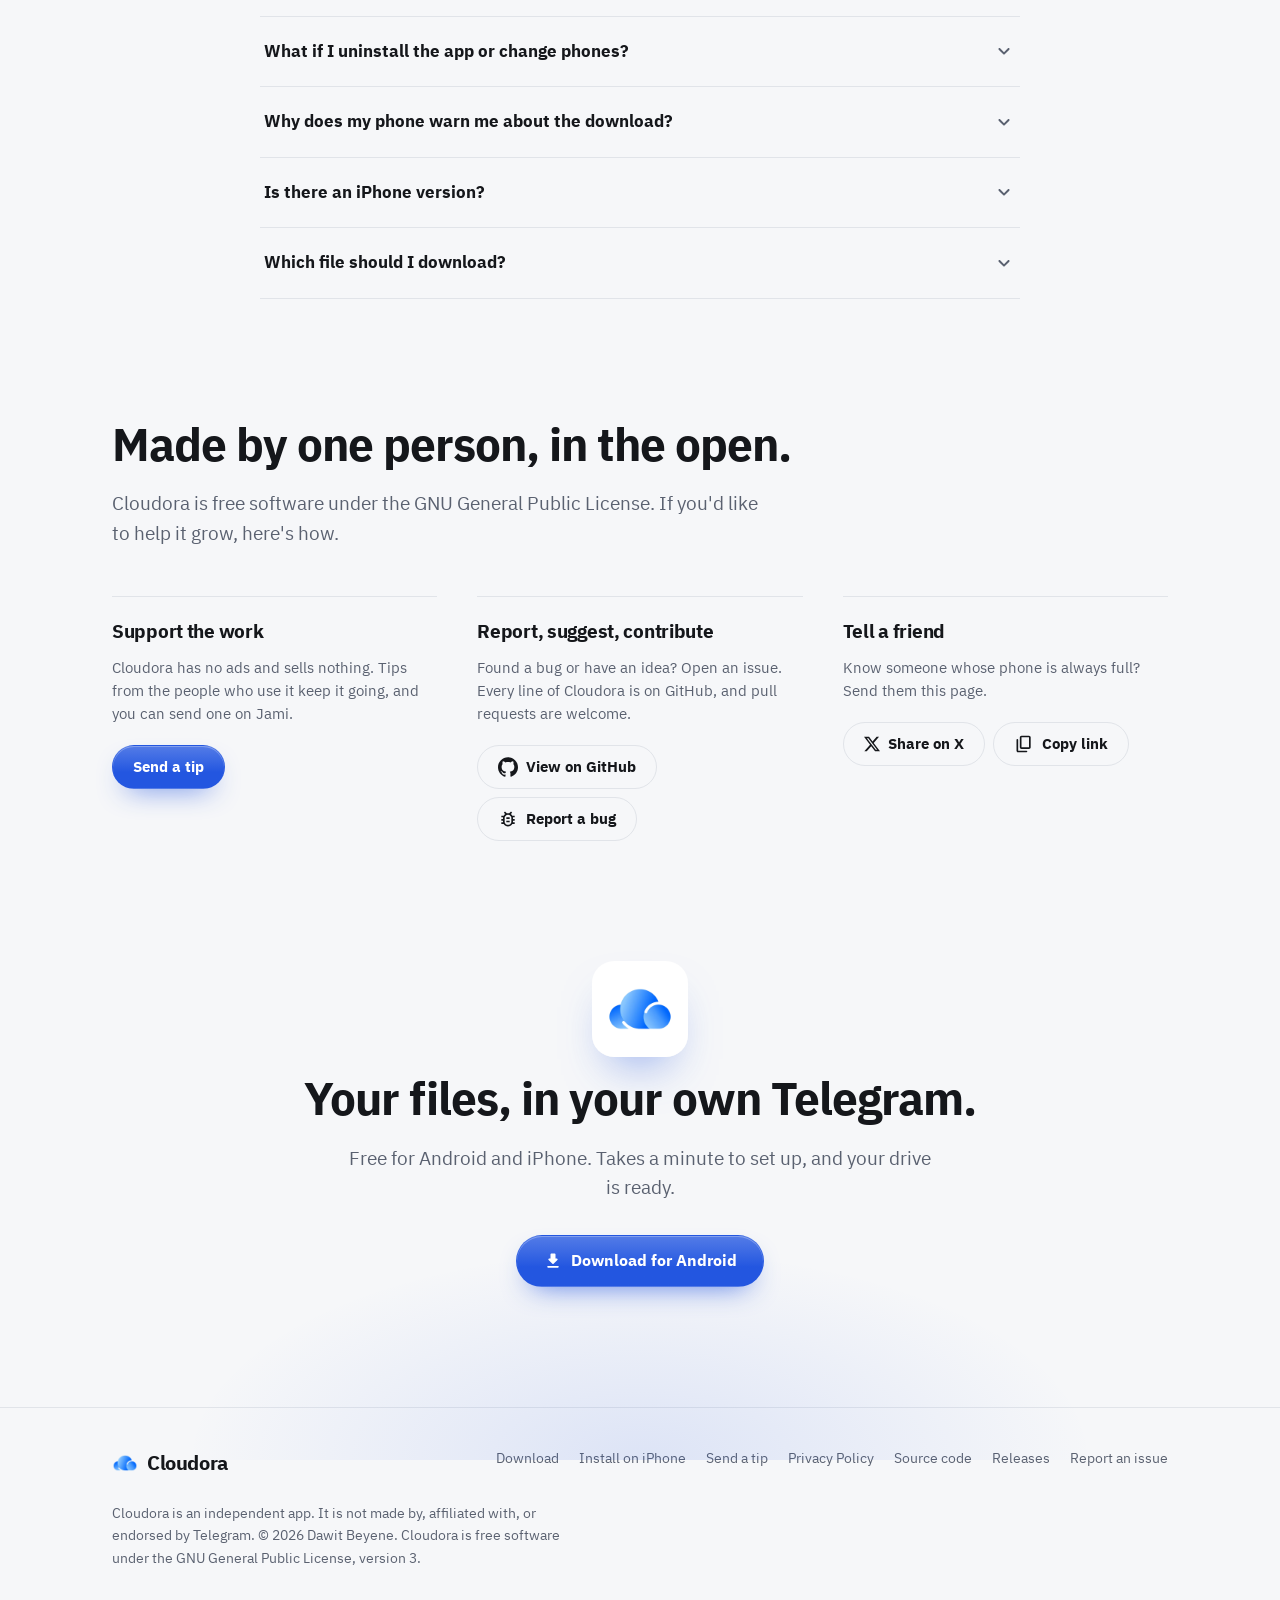
==== commit a1658a37: "Add Google Play testing instructions Update installation copy to mention Google Play closed testing " ====
--- a/docs/index.html
+++ b/docs/index.html
@@ -322,7 +322,7 @@
       <div class="container">
         <div class="section-head reveal">
           <h2 class="h2">Up and running in a minute.</h2>
-          <p class="lead">Cloudora installs straight from this page rather than from an app store. It takes about a minute, and you only do it once.</p>
+          <p class="lead">Cloudora installs from this page, or from Google Play while it is in testing. Either way it takes about a minute, and you only do it once.</p>
         </div>
 
         <ol class="steps">
@@ -377,6 +377,8 @@
             <p>Use your phone number, or scan a QR code with Telegram on another device. Cloudora sets up its channel and offers to back up your photos.</p>
           </li>
         </ol>
+
+        <p class="update-note reveal"><svg class="i" aria-hidden="true"><use href="assets/icons.svg#i-android"/></svg><span><b>On Google Play?</b> Cloudora is in closed testing there. Join <a href="https://groups.google.com/g/astrixtech">the testers group</a>, opt in on <a href="https://play.google.com/apps/testing/com.astrixtech.cloudora">the testing page</a>, then install it from <a href="https://play.google.com/store/apps/details?id=com.astrixtech.cloudora">Google Play</a>. The page here stays the way to get the latest version and to check a download.</span></p>
 
         <p class="update-note reveal"><svg class="i" aria-hidden="true"><use href="assets/icons.svg#i-download"/></svg><span><b>Updating later?</b> Download the new version from this page and install it over the old one. You stay signed in, and your drive stays as it is.</span></p>
         <p class="update-note reveal"><svg class="i" aria-hidden="true"><use href="assets/icons.svg#i-phone"/></svg><span><b>On an iPhone?</b> Cloudora installs differently there, with a free helper app. <a href="iphone.html">Follow the iPhone guide</a>.</span></p>
